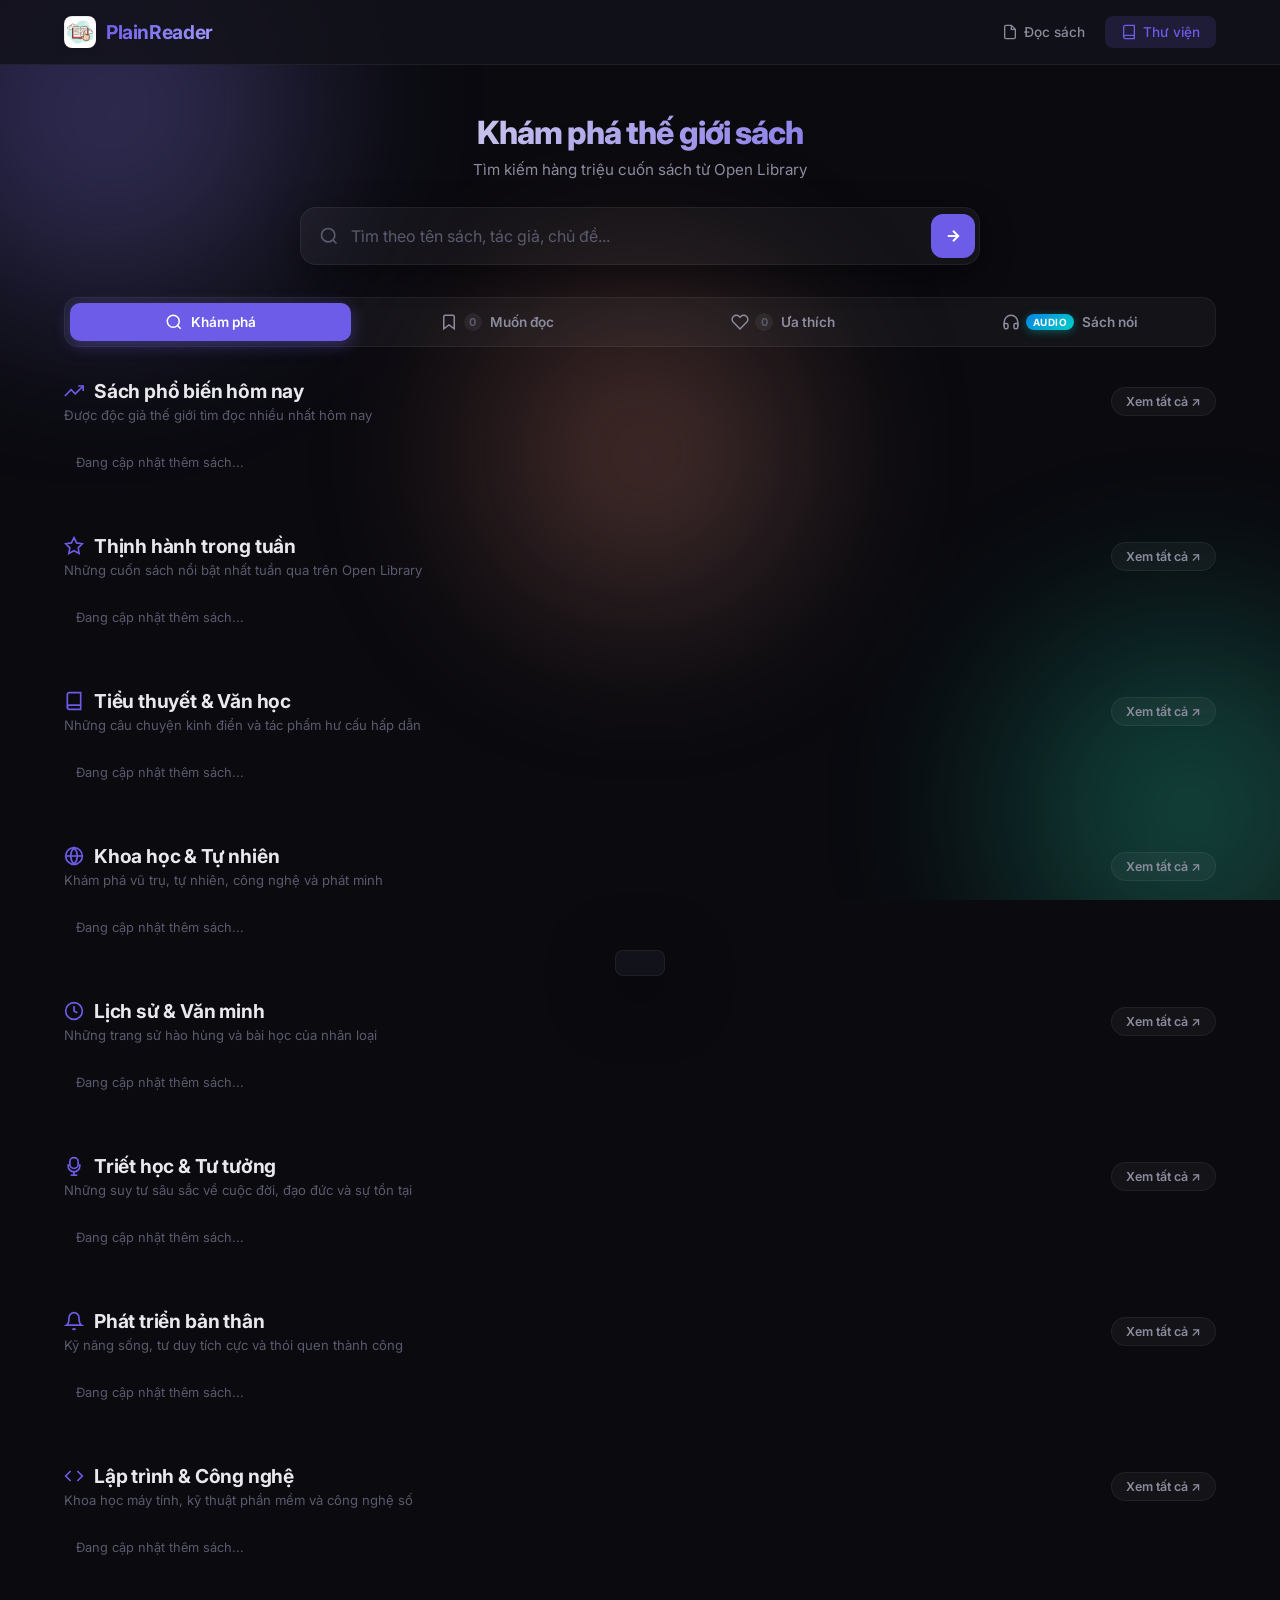
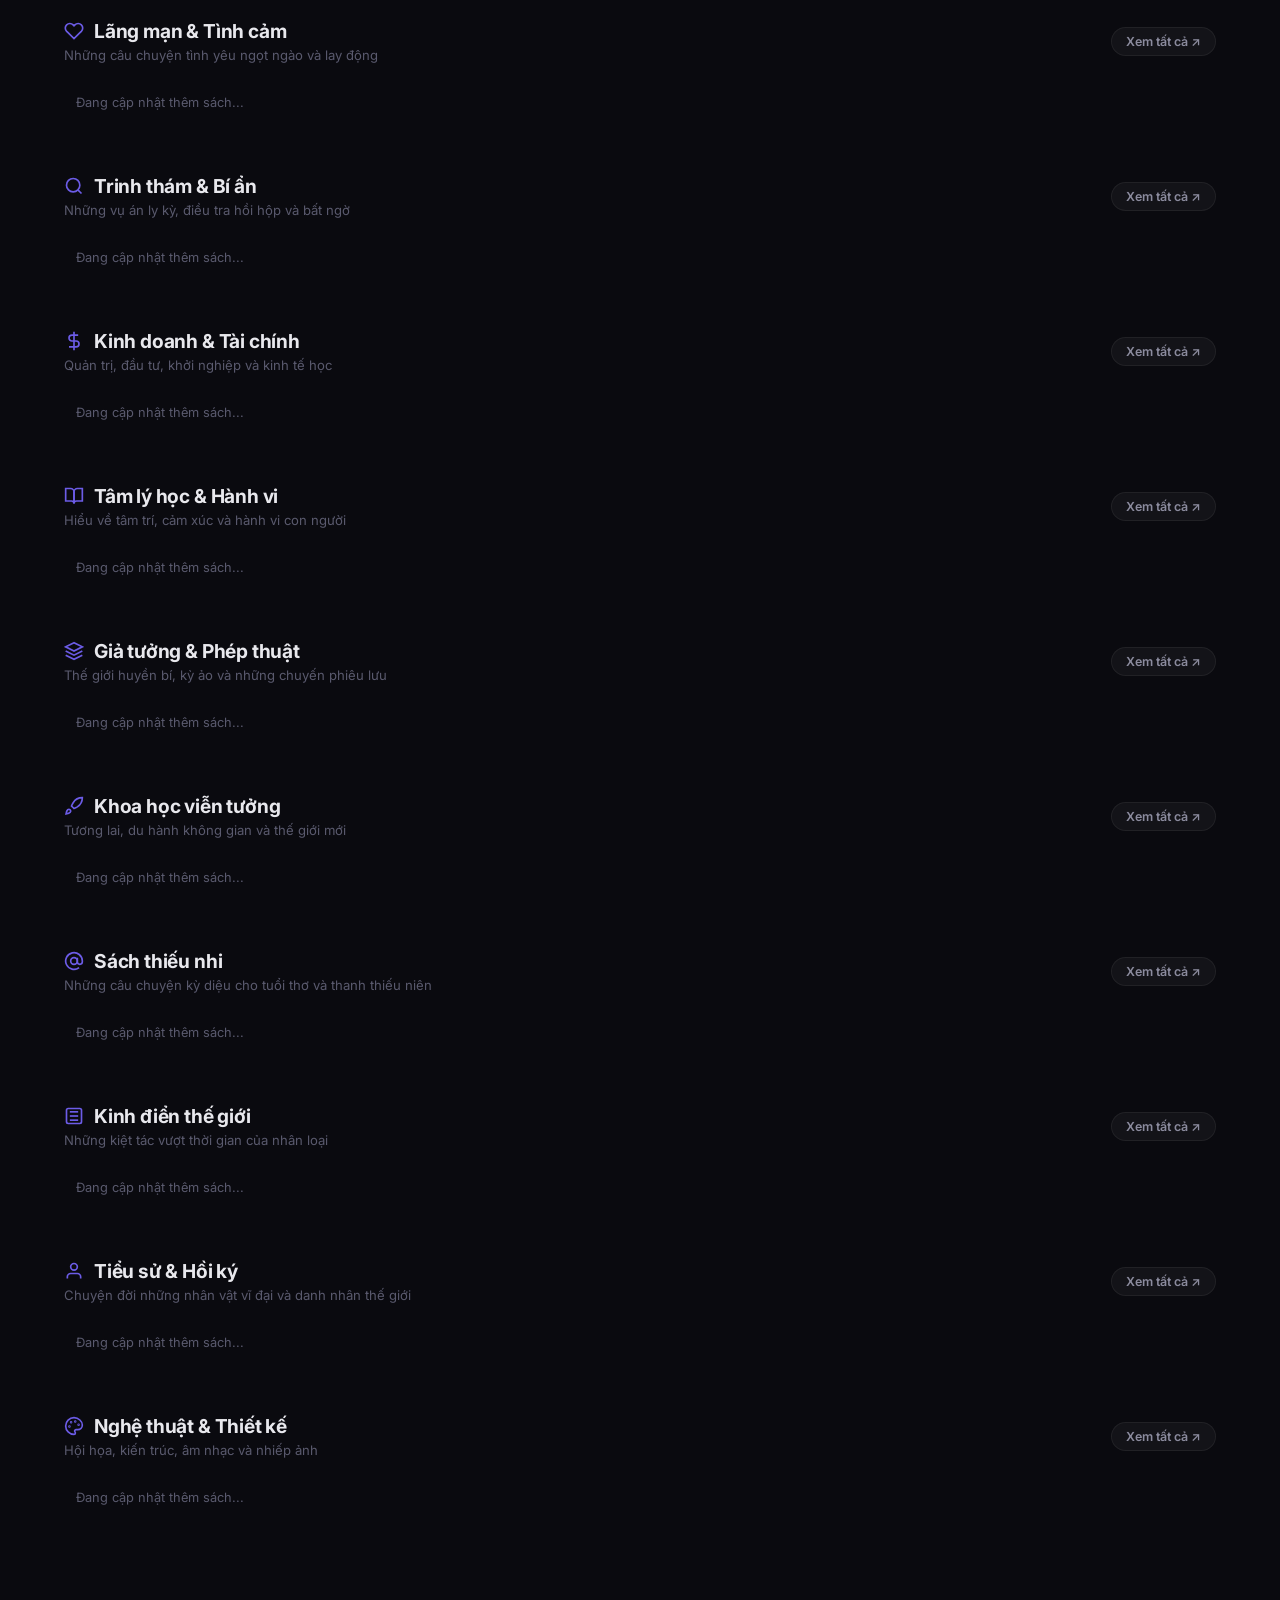
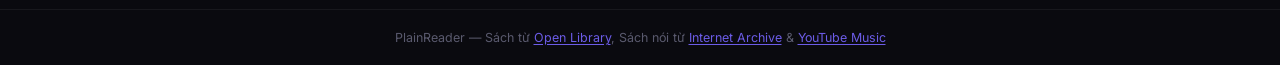
==== catalog.html @ e9aeabf9 "feat(audio): prioritize Web Archive search before YouTube fallback when clicking audiobook button in" ====
<!DOCTYPE html>
<html lang="vi">
<head>
    <meta charset="UTF-8">
    <meta name="viewport" content="width=device-width, initial-scale=1.0">
    <meta name="description" content="Khám phá, tìm kiếm và quản lý bộ sưu tập sách của bạn với PlainReader Catalog">
    <title>Thư Viện Sách — PlainReader</title>
    <link rel="icon" type="image/png" sizes="32x32" href="favicon-32x32.png">
    <link rel="icon" type="image/png" sizes="192x192" href="icon-192.png">
    <link rel="apple-touch-icon" href="icon-192.png">
    <link rel="preconnect" href="https://fonts.googleapis.com">
    <link rel="preconnect" href="https://fonts.gstatic.com" crossorigin>
    <link href="https://fonts.googleapis.com/css2?family=Inter:wght@300;400;500;600;700;800&family=Merriweather:wght@300;400;700&display=swap" rel="stylesheet">
    <link rel="stylesheet" href="catalog.css?v=4.4">
</head>
<body>
    <!-- Background animated elements -->
    <div class="bg-orbs">
        <div class="orb orb-1"></div>
        <div class="orb orb-2"></div>
        <div class="orb orb-3"></div>
    </div>

    <!-- Header -->
    <header id="catalog-header">
        <div class="header-content">
            <div class="header-left">
                <a href="index.html" class="logo" title="Về trang chủ">
                    <img src="icon-192.png" alt="PlainReader" class="logo-img">
                    <h1>PlainReader</h1>
                </a>
            </div>
            <nav class="header-nav">
                <a href="index.html" class="nav-link">
                    <svg viewBox="0 0 24 24" fill="none" stroke="currentColor" stroke-width="2" width="16" height="16">
                        <path d="M14 2H6a2 2 0 0 0-2 2v16a2 2 0 0 0 2 2h12a2 2 0 0 0 2-2V8z"/>
                        <polyline points="14 2 14 8 20 8"/>
                    </svg>
                    Đọc sách
                </a>
                <a href="catalog.html" class="nav-link active">
                    <svg viewBox="0 0 24 24" fill="none" stroke="currentColor" stroke-width="2" width="16" height="16">
                        <path d="M4 19.5A2.5 2.5 0 0 1 6.5 17H20"/>
                        <path d="M6.5 2H20v20H6.5A2.5 2.5 0 0 1 4 19.5v-15A2.5 2.5 0 0 1 6.5 2z"/>
                    </svg>
                    Thư viện
                </a>
            </nav>
        </div>
    </header>

    <!-- Hero Search Section -->
    <section class="hero-search">
        <div class="hero-content">
            <h2 class="hero-title">Khám phá thế giới sách</h2>
            <p class="hero-subtitle">Tìm kiếm hàng triệu cuốn sách từ Open Library</p>
            <form class="search-box" id="searchBox" action="javascript:void(0);" method="post" role="search">
                <svg class="search-icon" viewBox="0 0 24 24" fill="none" stroke="currentColor" stroke-width="2" width="20" height="20">
                    <circle cx="11" cy="11" r="8"/>
                    <line x1="21" y1="21" x2="16.65" y2="16.65"/>
                </svg>
                <input type="search" id="searchInput" enterkeyhint="search" placeholder="Tìm theo tên sách, tác giả, chủ đề..." autocomplete="off">
                <button type="submit" id="btnSearch" class="search-btn" title="Tìm kiếm">
                    <svg viewBox="0 0 24 24" fill="none" stroke="currentColor" stroke-width="2.5" width="18" height="18">
                        <line x1="5" y1="12" x2="19" y2="12"/>
                        <polyline points="12 5 19 12 12 19"/>
                    </svg>
                </button>
            </form>
        </div>
    </section>

    <!-- Main Content -->
    <main class="catalog-main">
        <!-- Tabs Navigation -->
        <div class="tabs-container">
            <div class="tabs" id="tabs" role="tablist">
                <button class="tab active" data-tab="explore" id="tabExplore" role="tab" aria-selected="true" title="Khám phá">
                    <div class="tab-icon-wrap">
                        <svg class="tab-icon" viewBox="0 0 24 24" fill="none" stroke="currentColor" stroke-width="2" width="18" height="18">
                            <circle cx="11" cy="11" r="8"/>
                            <line x1="21" y1="21" x2="16.65" y2="16.65"/>
                        </svg>
                    </div>
                    <span class="tab-label">Khám phá</span>
                </button>
                <button class="tab" data-tab="wishlist" id="tabWishlist" role="tab" aria-selected="false" title="Muốn đọc">
                    <div class="tab-icon-wrap">
                        <svg class="tab-icon" viewBox="0 0 24 24" fill="none" stroke="currentColor" stroke-width="2" width="18" height="18">
                            <path d="M19 21l-7-5-7 5V5a2 2 0 0 1 2-2h10a2 2 0 0 1 2 2z"/>
                        </svg>
                        <span class="tab-count" id="wishlistCount">0</span>
                    </div>
                    <span class="tab-label">Muốn đọc</span>
                </button>
                <button class="tab" data-tab="favorites" id="tabFavorites" role="tab" aria-selected="false" title="Ưa thích">
                    <div class="tab-icon-wrap">
                        <svg class="tab-icon" viewBox="0 0 24 24" fill="none" stroke="currentColor" stroke-width="2" width="18" height="18">
                            <path d="M20.84 4.61a5.5 5.5 0 0 0-7.78 0L12 5.67l-1.06-1.06a5.5 5.5 0 0 0-7.78 7.78l1.06 1.06L12 21.23l7.78-7.78 1.06-1.06a5.5 5.5 0 0 0 0-7.78z"/>
                        </svg>
                        <span class="tab-count" id="favoritesCount">0</span>
                    </div>
                    <span class="tab-label">Ưa thích</span>
                </button>
                <button class="tab" data-tab="audio" id="tabAudio" role="tab" aria-selected="false" title="Sách nói Audio">
                    <div class="tab-icon-wrap">
                        <svg class="tab-icon" viewBox="0 0 24 24" fill="none" stroke="currentColor" stroke-width="2" width="18" height="18">
                            <path d="M3 18v-6a9 9 0 0 1 18 0v6"/>
                            <path d="M21 19a2 2 0 0 1-2 2h-1a2 2 0 0 1-2-2v-3a2 2 0 0 1 2-2h3zM3 19a2 2 0 0 0 2 2h1a2 2 0 0 0 2-2v-3a2 2 0 0 0-2-2H3z"/>
                        </svg>
                        <span class="tab-badge-audio">Audio</span>
                    </div>
                    <span class="tab-label">Sách nói</span>
                </button>
            </div>
        </div>

        <!-- Explore Tab Content -->
        <div class="tab-content active" id="contentExplore">
            <!-- Recommendations Section -->
            <section class="section" id="recommendationsSection" style="display:none;">
                <div class="section-header">
                    <h3 class="section-title">
                        <svg viewBox="0 0 24 24" fill="none" stroke="currentColor" stroke-width="2" width="20" height="20">
                            <polygon points="12 2 15.09 8.26 22 9.27 17 14.14 18.18 21.02 12 17.77 5.82 21.02 7 14.14 2 9.27 8.91 8.26 12 2"/>
                        </svg>
                        Đề xuất cho bạn
                    </h3>
                    <p class="section-subtitle">Dựa trên sách ưa thích của bạn</p>
                </div>
                <div class="books-scroll" id="recommendationsGrid">
                    <!-- Recommendation cards inserted here -->
                </div>
            </section>

            <!-- All Dynamic Catalog Sections from Open Library API -->
            <div id="catalogSectionsContainer">
                <!-- 18 Catalog sections dynamically injected here -->
            </div>

            <!-- Dedicated Category Detail View (Full Page Category Browser) -->
            <section class="section category-detail-view" id="categoryDetailSection" style="display:none;">
                <button class="btn-back-explore" id="btnBackFromCategory">
                    <svg viewBox="0 0 24 24" fill="none" stroke="currentColor" stroke-width="2" width="16" height="16">
                        <line x1="19" y1="12" x2="5" y2="12"></line>
                        <polyline points="12 19 5 12 12 5"></polyline>
                    </svg>
                    <span>Quay lại trang khám phá</span>
                </button>

                <div class="category-banner">
                    <div class="category-banner-info">
                        <div class="category-badge-chip" id="categoryBadgeChip">
                            <span class="category-badge-icon" id="categoryBannerIcon"></span>
                            <span class="category-badge-text" id="categoryBadgeText">Chuyên mục</span>
                        </div>
                        <h2 class="category-banner-title" id="categoryBannerTitle">Tên chuyên mục</h2>
                        <p class="category-banner-desc" id="categoryBannerDesc">Mô tả chuyên mục</p>
                    </div>
                    <div class="category-banner-stats">
                        <div class="cat-stat-card">
                            <span class="cat-stat-num" id="categoryTotalCount">—</span>
                            <span class="cat-stat-label">Sách trên thư viện</span>
                        </div>
                    </div>
                </div>

                <div class="books-grid" id="categoryBooksGrid">
                    <!-- Category book cards dynamically loaded here in full multi-column grid -->
                </div>

                <div class="load-more-container" id="categoryLoadMoreContainer" style="display:none;">
                    <button id="btnCategoryLoadMore" class="btn-load-more">
                        <span class="btn-text">Tải thêm sách</span>
                    </button>
                </div>
            </section>

            <!-- Search Results -->
            <section class="section" id="searchResultsSection" style="display:none;">
                <button class="btn-back-explore" id="btnBackToExplore">
                    <svg viewBox="0 0 24 24" fill="none" stroke="currentColor" stroke-width="2" width="16" height="16">
                        <line x1="19" y1="12" x2="5" y2="12"></line>
                        <polyline points="12 19 5 12 12 5"></polyline>
                    </svg>
                    <span>Quay lại trang khám phá</span>
                </button>
                <div class="section-header">
                    <h3 class="section-title" id="searchResultsTitle">
                        <svg viewBox="0 0 24 24" fill="none" stroke="currentColor" stroke-width="2" width="20" height="20">
                            <circle cx="11" cy="11" r="8"/>
                            <line x1="21" y1="21" x2="16.65" y2="16.65"/>
                        </svg>
                        Kết quả tìm kiếm
                    </h3>
                    <span class="result-count" id="resultCount"></span>
                </div>
                <div class="books-grid" id="searchResultsGrid">
                    <!-- Search result cards inserted here -->
                </div>
                <div class="load-more-container" id="loadMoreContainer" style="display:none;">
                    <button id="btnLoadMore" class="btn-load-more">Xem thêm</button>
                </div>
            </section>
        </div>

        <!-- Wishlist Tab Content -->
        <div class="tab-content" id="contentWishlist">
            <div class="empty-state" id="wishlistEmpty">
                <svg viewBox="0 0 24 24" fill="none" stroke="currentColor" stroke-width="1.5" width="64" height="64">
                    <path d="M19 21l-7-5-7 5V5a2 2 0 0 1 2-2h10a2 2 0 0 1 2 2z"/>
                </svg>
                <h3>Chưa có sách muốn đọc</h3>
                <p>Tìm kiếm và thêm sách vào danh sách đọc của bạn</p>
            </div>
            <div class="books-grid" id="wishlistGrid">
                <!-- Wishlist cards inserted here -->
            </div>
        </div>

        <!-- Favorites Tab Content -->
        <div class="tab-content" id="contentFavorites">
            <div class="empty-state" id="favoritesEmpty">
                <svg viewBox="0 0 24 24" fill="none" stroke="currentColor" stroke-width="1.5" width="64" height="64">
                    <path d="M20.84 4.61a5.5 5.5 0 0 0-7.78 0L12 5.67l-1.06-1.06a5.5 5.5 0 0 0-7.78 7.78l1.06 1.06L12 21.23l7.78-7.78 1.06-1.06a5.5 5.5 0 0 0 0-7.78z"/>
                </svg>
                <h3>Chưa có sách ưa thích</h3>
                <p>Đánh dấu những cuốn sách yêu thích để nhận đề xuất phù hợp</p>
            </div>
            <div class="books-grid" id="favoritesGrid">
                <!-- Favorite cards inserted here -->
            </div>
        </div>

        <!-- Audiobooks Tab Content -->
        <div class="tab-content" id="contentAudio">
            <!-- Audio Hero Section -->
            <div class="audio-hero-card">
                <div class="audio-hero-content">
                    <div class="audio-hero-badge">
                        <svg viewBox="0 0 24 24" fill="none" stroke="currentColor" stroke-width="2" width="16" height="16">
                            <circle cx="12" cy="12" r="10"/>
                            <polygon points="10 8 16 12 10 16 10 8"/>
                        </svg>
                        <span>Kho Sách Nói Miễn Phí — Internet Archive</span>
                    </div>
                    <h2 class="audio-hero-title">Nghe Audio Sách Chọn Lọc</h2>
                    <p class="audio-hero-subtitle">Tuyển tập sách nói kinh điển, phát triển bản thân và văn học với giọng đọc truyền cảm từ Internet Archive và YouTube Music.</p>
                    
                    <!-- Source Switcher: Archive vs YouTube Music -->
                    <div class="audio-source-switcher" id="audioSourceSwitcher">
                        <button class="source-tab-btn active" id="btnSourceArchive" data-source="archive" type="button">
                            <svg viewBox="0 0 24 24" fill="none" stroke="currentColor" stroke-width="2" width="15" height="15">
                                <circle cx="12" cy="12" r="10"/>
                                <line x1="2" y1="12" x2="22" y2="12"/>
                                <path d="M12 2a15.3 15.3 0 0 1 4 10 15.3 15.3 0 0 1-4 10 15.3 15.3 0 0 1-4-10 15.3 15.3 0 0 1 4-10z"/>
                            </svg>
                            <span>Internet Archive</span>
                        </button>
                        <button class="source-tab-btn" id="btnSourceYoutube" data-source="youtube" type="button">
                            <svg viewBox="0 0 24 24" fill="currentColor" width="16" height="16">
                                <path d="M23.498 6.186a3.016 3.016 0 0 0-2.122-2.136C19.505 3.545 12 3.545 12 3.545s-7.505 0-9.377.505A3.017 3.017 0 0 0 .502 6.186C0 8.07 0 12 0 12s0 3.93.502 5.814a3.016 3.016 0 0 0 2.122 2.136c1.871.505 9.376.505 9.376.505s7.505 0 9.377-.505a3.015 3.015 0 0 0 2.122-2.136C24 15.93 24 12 24 12s0-3.93-.502-5.814zM9.545 15.568V8.432L15.818 12l-6.273 3.568z"/>
                            </svg>
                            <span>YouTube Music</span>
                        </button>
                    </div>

                    <div class="audio-search-container">
                        <div class="audio-search-box">
                            <svg viewBox="0 0 24 24" fill="none" stroke="currentColor" stroke-width="2" width="18" height="18">
                                <circle cx="11" cy="11" r="8"/>
                                <line x1="21" y1="21" x2="16.65" y2="16.65"/>
                            </svg>
                            <input type="text" id="audioSearchInput" placeholder="Tìm theo tên tác phẩm, tác giả (Mặt dày tâm đen, Đắc nhân tâm, Tam quốc...)" autocomplete="off">
                            <button id="btnAudioSearch" class="audio-search-btn" title="Tìm audio">
                                <span>Tìm sách nói</span>
                            </button>
                        </div>
                    </div>

                    <div class="audio-genre-tags" id="audioGenreTags">
                        <button class="audio-tag active" data-genre="all">🔥 Tất cả tuyển tập</button>
                        <button class="audio-tag" data-genre="self-help">💡 Phát triển bản thân</button>
                        <button class="audio-tag" data-genre="literature">📖 Văn học - Kinh điển</button>
                        <button class="audio-tag" data-genre="history-philosophy">🧠 Triết học - Tư duy</button>
                        <button class="audio-tag" data-genre="english">🇬🇧 LibriVox Audio</button>
                    </div>
                </div>
            </div>

            <!-- Continue Listening Banner -->
            <div class="audio-continue-section" id="audioContinueSection" style="display: none;">
                <!-- Rendered dynamically via JS -->
            </div>

            <!-- Audiobooks Grid -->
            <div class="audiobooks-section-header">
                <h3 class="section-title">
                    <svg viewBox="0 0 24 24" fill="none" stroke="currentColor" stroke-width="2" width="20" height="20">
                        <path d="M3 18v-6a9 9 0 0 1 18 0v6"/>
                        <path d="M21 19a2 2 0 0 1-2 2h-1a2 2 0 0 1-2-2v-3a2 2 0 0 1 2-2h3zM3 19a2 2 0 0 0 2 2h1a2 2 0 0 0 2-2v-3a2 2 0 0 0-2-2H3z"/>
                    </svg>
                    <span id="audiobooksSectionTitle">Danh sách Sách Nói</span>
                </h3>
                <span class="audiobooks-count" id="audiobooksCount">0 sách nói</span>
            </div>

            <div class="audiobooks-grid" id="audiobooksGrid">
                <!-- Audio cards populated here -->
            </div>

            <div class="audiobooks-loading" id="audiobooksLoading" style="display:none;">
                <div class="catalog-spinner"></div>
                <p>Đang tải danh sách sách nói từ Internet Archive...</p>
            </div>
        </div>

        <!-- Loading Spinner -->
        <div class="catalog-loading" id="catalogLoading" style="display:none;">
            <div class="catalog-spinner"></div>
            <p>Đang tải sách...</p>
        </div>
    </main>

    <!-- Book Detail Modal -->
    <div class="modal-overlay" id="bookModal" style="display:none;">
        <div class="modal-card">
            <button class="modal-close" id="btnCloseModal" title="Đóng">
                <svg viewBox="0 0 24 24" fill="none" stroke="currentColor" stroke-width="2" width="20" height="20">
                    <line x1="18" y1="6" x2="6" y2="18"/>
                    <line x1="6" y1="6" x2="18" y2="18"/>
                </svg>
            </button>
            <div class="modal-body">
                <div class="modal-cover">
                    <img id="modalCover" src="" alt="Book Cover">
                </div>
                <div class="modal-info">
                    <h2 id="modalTitle" class="modal-title"></h2>
                    <div class="modal-original-title" id="modalOriginalTitle" style="display:none;">
                        <span class="label-orig">Tên gốc:</span>
                        <span class="text-orig" id="modalOriginalTitleText"></span>
                    </div>
                    <p id="modalAuthor" class="modal-author"></p>
                    <div class="modal-meta">
                        <span id="modalYear" class="meta-badge"></span>
                        <span id="modalPages" class="meta-badge"></span>
                        <span id="modalLanguage" class="meta-badge"></span>
                    </div>
                    <div class="modal-subjects" id="modalSubjects"></div>
                    <div class="modal-desc-wrapper">
                        <div class="modal-desc-header">
                            <span class="desc-badge">🇻🇳 Bản dịch tiếng Việt</span>
                            <button type="button" class="btn-toggle-orig-desc" id="btnToggleOrigDesc" style="display:none;">
                                <span>Xem bản gốc (English)</span>
                            </button>
                        </div>
                        <p id="modalDescription" class="modal-description"></p>
                        <div class="modal-original-desc-box" id="modalOriginalDescBox" style="display:none;">
                            <span class="desc-badge en">🇬🇧 Mô tả gốc tiếng Anh</span>
                            <p id="modalOriginalDescription" class="modal-description-en"></p>
                        </div>
                    </div>
                    <div class="modal-actions">
                        <button id="modalBtnAudiobook" class="modal-action-btn audio-btn" title="Tìm và nghe sách nói trên Internet Archive">
                            <svg viewBox="0 0 24 24" fill="none" stroke="currentColor" stroke-width="2" width="18" height="18">
                                <path d="M3 18v-6a9 9 0 0 1 18 0v6"/>
                                <path d="M21 19a2 2 0 0 1-2 2h-1a2 2 0 0 1-2-2v-3a2 2 0 0 1 2-2h3zM3 19a2 2 0 0 0 2 2h1a2 2 0 0 0 2-2v-3a2 2 0 0 0-2-2H3z"/>
                            </svg>
                            <span>Nghe Sách Nói</span>
                        </button>
                        <button id="modalBtnWishlist" class="modal-action-btn wishlist-btn">
                            <svg viewBox="0 0 24 24" fill="none" stroke="currentColor" stroke-width="2" width="18" height="18">
                                <path d="M19 21l-7-5-7 5V5a2 2 0 0 1 2-2h10a2 2 0 0 1 2 2z"/>
                            </svg>
                            <span>Muốn đọc</span>
                        </button>
                        <button id="modalBtnFavorite" class="modal-action-btn favorite-btn">
                            <svg viewBox="0 0 24 24" fill="none" stroke="currentColor" stroke-width="2" width="18" height="18">
                                <path d="M20.84 4.61a5.5 5.5 0 0 0-7.78 0L12 5.67l-1.06-1.06a5.5 5.5 0 0 0-7.78 7.78l1.06 1.06L12 21.23l7.78-7.78 1.06-1.06a5.5 5.5 0 0 0 0-7.78z"/>
                            </svg>
                            <span>Ưa thích</span>
                        </button>
                        <a id="modalBtnOpenLibrary" class="modal-action-btn ol-btn" href="#" target="_blank" rel="noopener noreferrer">
                            <svg viewBox="0 0 24 24" fill="none" stroke="currentColor" stroke-width="2" width="18" height="18">
                                <path d="M18 13v6a2 2 0 0 1-2 2H5a2 2 0 0 1-2-2V8a2 2 0 0 1 2-2h6"/>
                                <polyline points="15 3 21 3 21 9"/>
                                <line x1="10" y1="14" x2="21" y2="3"/>
                            </svg>
                            <span>Open Library</span>
                        </a>
                    </div>
                </div>
            </div>
        </div>
    </div>

    <!-- Dedicated Audiobook Player Modal (matching screenshot) -->
    <div class="audio-player-overlay" id="audioPlayerModal" style="display:none;">
        <div class="audio-player-dialog">
            <!-- Top Header Bar (Always at top of modal) -->
            <div class="player-top-bar">
                <div class="player-source-tag" id="playerSourceTag">
                    <svg id="playerSourceTagIcon" viewBox="0 0 24 24" fill="none" stroke="currentColor" stroke-width="2" width="14" height="14">
                        <circle cx="12" cy="12" r="10"/>
                        <line x1="2" y1="12" x2="22" y2="12"/>
                        <path d="M12 2a15.3 15.3 0 0 1 4 10 15.3 15.3 0 0 1-4 10 15.3 15.3 0 0 1-4-10 15.3 15.3 0 0 1 4-10z"/>
                    </svg>
                    <span id="playerSourceTagText">Source: Internet</span>
                </div>
                
                <div class="player-now-playing-pill">
                    <span class="now-playing-dot"></span>
                    <span>Now Playing</span>
                </div>

                <div class="player-track-info-header">
                    <span id="playerTrackCounter" class="player-track-counter">1/19</span>
                    <span id="playerTrackTitle" class="player-track-title">Đang tải...</span>
                </div>

                <div class="player-top-actions">
                    <button class="player-header-btn" id="btnPlayerBookmark" title="Đánh dấu mốc thời gian đang nghe">
                        <svg viewBox="0 0 24 24" fill="none" stroke="currentColor" stroke-width="2" width="16" height="16">
                            <path d="M19 21l-7-5-7 5V5a2 2 0 0 1 2-2h10a2 2 0 0 1 2 2z"/>
                        </svg>
                        <span>Bookmark</span>
                    </button>
                    <button class="player-header-btn player-minimize-btn" id="btnPlayerMinimize" title="Thu nhỏ player (vẫn tiếp tục nghe)">
                        <svg viewBox="0 0 24 24" fill="none" stroke="currentColor" stroke-width="2" width="16" height="16">
                            <line x1="5" y1="12" x2="19" y2="12"/>
                        </svg>
                    </button>
                    <button class="player-header-btn player-close-btn" id="btnPlayerClose" title="Đóng">
                        <svg viewBox="0 0 24 24" fill="none" stroke="currentColor" stroke-width="2" width="16" height="16">
                            <line x1="18" y1="6" x2="6" y2="18"/>
                            <line x1="6" y1="6" x2="18" y2="18"/>
                        </svg>
                    </button>
                </div>
            </div>

            <!-- Dialog Body -->
            <div class="player-dialog-body">
                <!-- Left Column: Book Artwork, Video & Meta -->
                <div class="player-left-col">
                    <div class="player-media-wrap">
                        <div class="player-cover-box" id="playerCoverBox">
                            <img id="playerBookCover" src="" alt="Book Cover" class="player-book-cover">
                            <div class="player-cover-badge" id="playerCoverBadge">
                                <svg id="playerCoverBadgeIcon" viewBox="0 0 24 24" fill="none" stroke="currentColor" stroke-width="2" width="14" height="14">
                                    <path d="M3 18v-6a9 9 0 0 1 18 0v6"/>
                                    <path d="M21 19a2 2 0 0 1-2 2h-1a2 2 0 0 1-2-2v-3a2 2 0 0 1 2-2h3zM3 19a2 2 0 0 0 2 2h1a2 2 0 0 0 2-2v-3a2 2 0 0 0-2-2H3z"/>
                                </svg>
                                <span id="playerBadgeSourceText">Internet Archive</span>
                            </div>
                        </div>
                        <!-- YouTube Video Screen Embed -->
                        <div class="player-youtube-screen" id="playerYoutubeScreen" style="display: none;">
                            <div id="youtubePlayerIframe"></div>
                        </div>
                    </div>

                    <!-- Video / Audio View Mode Toggle for YouTube -->
                    <button class="btn-toggle-video-mode" id="btnToggleVideoMode" type="button" style="display: none;" title="Chuyển chế độ xem Video / nghe Audio">
                        <svg viewBox="0 0 24 24" fill="none" stroke="currentColor" stroke-width="2" width="14" height="14">
                            <rect x="2" y="3" width="20" height="14" rx="2" ry="2"/>
                            <line x1="8" y1="21" x2="16" y2="21"/>
                            <line x1="12" y1="17" x2="12" y2="21"/>
                        </svg>
                        <span id="toggleVideoModeText">Xem Video</span>
                    </button>

                    <div class="player-left-details">
                        <h3 id="playerBookTitle" class="player-book-title">Mặt Dày Tâm Đen</h3>
                        <p id="playerBookAuthor" class="player-book-author">Chin-Ning Chu</p>
                        <div class="player-meta-badges">
                            <span class="player-badge" id="playerTotalChaptersBadge">19 Chương</span>
                            <span class="player-badge" id="playerTotalDurationBadge">~10 giờ</span>
                        </div>
                    </div>
                </div>

                <!-- Right Column: Player Controls & Chapter List (Replicating Screenshot) -->
                <div class="player-card-box">
                    <!-- Scrubber / Progress Bar -->
                    <div class="player-scrubber-row">
                    <span class="player-time-display" id="playerCurrentTime">00:00</span>
                    <div class="player-slider-wrap" id="playerSliderWrap">
                        <div class="player-slider-fill" id="playerSliderFill"></div>
                        <input type="range" id="playerSeekSlider" min="0" max="100" value="0" step="0.1" class="player-seek-slider" aria-label="Seek time">
                    </div>
                    <span class="player-time-display" id="playerTotalDuration">00:00</span>
                </div>

                <!-- Main Transport Controls -->
                <div class="player-main-controls">
                    <button class="player-ctrl-btn ctrl-seek" id="btnPlayerRewind15" title="Tua lùi 15 giây">
                        <svg viewBox="0 0 24 24" fill="none" stroke="currentColor" stroke-width="2" width="22" height="22">
                            <path d="M1 4v6h6"/>
                            <path d="M3.51 15a9 9 0 1 0 2.13-9.36L1 10"/>
                        </svg>
                        <span class="ctrl-seek-text">15s</span>
                    </button>

                    <button class="player-ctrl-btn ctrl-step" id="btnPlayerPrev" title="Chương trước">
                        <svg viewBox="0 0 24 24" fill="currentColor" width="20" height="20">
                            <polygon points="19 20 9 12 19 4 19 20"/>
                            <line x1="5" y1="19" x2="5" y2="5" stroke="currentColor" stroke-width="2.5" stroke-linecap="round"/>
                        </svg>
                    </button>

                    <button class="player-ctrl-btn ctrl-play-main" id="btnPlayerPlay" title="Phát / Tạm dừng">
                        <svg class="icon-play" viewBox="0 0 24 24" fill="currentColor" width="28" height="28">
                            <polygon points="6 3 20 12 6 21 6 3"/>
                        </svg>
                        <svg class="icon-pause" viewBox="0 0 24 24" fill="currentColor" width="28" height="28" style="display:none;">
                            <rect x="5" y="4" width="4.5" height="16" rx="1.5"/>
                            <rect x="14.5" y="4" width="4.5" height="16" rx="1.5"/>
                        </svg>
                    </button>

                    <button class="player-ctrl-btn ctrl-step" id="btnPlayerNext" title="Chương tiếp theo">
                        <svg viewBox="0 0 24 24" fill="currentColor" width="20" height="20">
                            <polygon points="5 4 15 12 5 20 5 4"/>
                            <line x1="19" y1="5" x2="19" y2="19" stroke="currentColor" stroke-width="2.5" stroke-linecap="round"/>
                        </svg>
                    </button>

                    <button class="player-ctrl-btn ctrl-seek" id="btnPlayerForward15" title="Tua tới 15 giây">
                        <svg viewBox="0 0 24 24" fill="none" stroke="currentColor" stroke-width="2" width="22" height="22">
                            <path d="M23 4v6h-6"/>
                            <path d="M20.49 15a9 9 0 1 1-2.12-9.36L23 10"/>
                        </svg>
                        <span class="ctrl-seek-text">15s</span>
                    </button>
                </div>

                <!-- Sub Controls: Volume, Timer, Speed -->
                <div class="player-sub-controls">
                    <!-- Volume Group -->
                    <div class="player-volume-group" id="playerVolumeGroup">
                        <button class="player-sub-btn" id="btnPlayerMute" title="Bật/Tắt âm">
                            <svg id="volumeIcon" viewBox="0 0 24 24" fill="none" stroke="currentColor" stroke-width="2" width="18" height="18">
                                <polygon points="11 5 6 9 2 9 2 15 6 15 11 19 11 5"/>
                                <path d="M19.07 4.93a10 10 0 0 1 0 14.14M15.54 8.46a5 5 0 0 1 0 7.07"/>
                            </svg>
                        </button>
                        <input type="range" id="playerVolumeSlider" min="0" max="1" step="0.05" value="1" class="player-vol-slider" aria-label="Âm lượng">
                        <span class="ios-volume-hint" id="iosVolumeHint" style="display:none;" title="Dùng nút bấm vật lý trên iPhone để tăng giảm âm lượng">Phím iPhone</span>
                    </div>

                    <!-- Sleep Timer -->
                    <div class="player-timer-dropdown">
                        <button class="player-sub-btn" id="btnPlayerTimer" title="Hẹn giờ tắt">
                            <svg viewBox="0 0 24 24" fill="none" stroke="currentColor" stroke-width="2" width="16" height="16">
                                <circle cx="12" cy="12" r="10"/>
                                <polyline points="12 6 12 12 16 14"/>
                            </svg>
                            <span id="playerTimerLabel">Timer</span>
                        </button>
                        <div class="timer-popup-menu" id="timerPopupMenu" style="display:none;">
                            <button class="timer-opt active" data-minutes="0">Tắt hẹn giờ</button>
                            <button class="timer-opt" data-minutes="15">15 phút</button>
                            <button class="timer-opt" data-minutes="30">30 phút</button>
                            <button class="timer-opt" data-minutes="45">45 phút</button>
                            <button class="timer-opt" data-minutes="60">60 phút</button>
                            <button class="timer-opt" data-minutes="end">Hết chương này</button>
                        </div>
                    </div>

                    <!-- Playback Speed -->
                    <button class="player-sub-btn speed-toggle-btn" id="btnPlayerSpeed" title="Thay đổi tốc độ phát">
                        <span id="playerSpeedLabel">1x</span>
                    </button>
                </div>

                <!-- Chapter Playlist & Bookmarks Section -->
                <div class="player-playlist-wrap">
                    <div class="playlist-header">
                        <div class="playlist-tabs">
                            <button class="playlist-tab-btn active" id="tabChaptersBtn" type="button" title="Danh sách các chương">
                                <svg viewBox="0 0 24 24" fill="none" stroke="currentColor" stroke-width="2" width="14" height="14">
                                    <line x1="8" y1="6" x2="21" y2="6"/>
                                    <line x1="8" y1="12" x2="21" y2="12"/>
                                    <line x1="8" y1="18" x2="21" y2="18"/>
                                    <line x1="3" y1="6" x2="3.01" y2="6"/>
                                    <line x1="3" y1="12" x2="3.01" y2="12"/>
                                    <line x1="3" y1="18" x2="3.01" y2="18"/>
                                </svg>
                                <span id="playlistChapterHeader">Danh sách chương</span>
                            </button>
                            <button class="playlist-tab-btn" id="tabBookmarksBtn" type="button" title="Các mốc thời gian đã đánh dấu">
                                <svg viewBox="0 0 24 24" fill="none" stroke="currentColor" stroke-width="2" width="14" height="14">
                                    <path d="M19 21l-7-5-7 5V5a2 2 0 0 1 2-2h10a2 2 0 0 1 2 2z"/>
                                </svg>
                                <span>Dấu trang (<span id="playerBookmarksCount">0</span>)</span>
                            </button>
                        </div>
                        <span class="playlist-hint" id="playlistHintText">Cuộn để xem</span>
                    </div>

                    <!-- Chapters list -->
                    <div class="player-chapters-list" id="playerChaptersList">
                        <!-- Chapter rows generated dynamically -->
                    </div>

                    <!-- Bookmarks list -->
                    <div class="player-bookmarks-container" id="playerBookmarksContainer" style="display: none;">
                        <div class="bookmarks-action-bar">
                            <button class="btn-add-bookmark-now" id="btnAddBookmarkNow" type="button" title="Đánh dấu mốc thời gian hiện tại vào danh sách">
                                <svg viewBox="0 0 24 24" fill="none" stroke="currentColor" stroke-width="2" width="14" height="14">
                                    <line x1="12" y1="5" x2="12" y2="19"/>
                                    <line x1="5" y1="12" x2="19" y2="12"/>
                                </svg>
                                <span>+ Đánh dấu mốc hiện tại (<b id="bookmarkNowTimePreview">00:00</b>)</span>
                            </button>
                        </div>
                        <div class="player-bookmarks-list" id="playerBookmarksList">
                            <!-- Bookmarks rows generated dynamically -->
                        </div>
                    </div>
                </div>

                <!-- Giới thiệu Section -->
                <div class="player-intro-box">
                    <div class="player-intro-title">
                        <h4>Giới thiệu tác phẩm</h4>
                        <a id="playerArchiveLink" href="https://archive.org" target="_blank" rel="noopener noreferrer">
                            <span id="playerExternalLinkText">Mở trên Archive.org</span>
                            <svg viewBox="0 0 24 24" fill="none" stroke="currentColor" stroke-width="2" width="12" height="12">
                                <path d="M18 13v6a2 2 0 0 1-2 2H5a2 2 0 0 1-2-2V8a2 2 0 0 1 2-2h6"/>
                                <polyline points="15 3 21 3 21 9"/>
                                <line x1="10" y1="14" x2="21" y2="3"/>
                            </svg>
                        </a>
                    </div>
                    <div class="player-intro-content" id="playerBookDescription">
                        <!-- Book description -->
                    </div>
                </div>
            </div>
        </div>
    </div>
    </div>

    <!-- Floating Mini Player -->
    <div class="mini-audio-player" id="miniAudioPlayer" style="display:none;">
        <div class="mini-player-bar-progress" id="miniPlayerProgressLine"></div>
        <div class="mini-player-content">
            <div class="mini-player-left" id="miniPlayerOpen">
                <img id="miniPlayerThumb" src="" alt="Thumbnail" class="mini-thumb">
                <div class="mini-info">
                    <div class="mini-title" id="miniPlayerTitle">Tên Sách</div>
                    <div class="mini-sub" id="miniPlayerChapter">Chương 01</div>
                </div>
            </div>
            <div class="mini-controls">
                <button class="mini-ctrl-btn" id="miniBtnRewind" title="Tua 15s">↺15</button>
                <button class="mini-ctrl-btn mini-play-circle" id="miniBtnPlay" title="Phát/Dừng">
                    <svg class="mini-icon-play" viewBox="0 0 24 24" fill="currentColor" width="16" height="16">
                        <polygon points="5 3 19 12 5 21 5 3"/>
                    </svg>
                    <svg class="mini-icon-pause" viewBox="0 0 24 24" fill="currentColor" width="16" height="16" style="display:none;">
                        <rect x="6" y="4" width="4" height="16"/>
                        <rect x="14" y="4" width="4" height="16"/>
                    </svg>
                </button>
                <button class="mini-ctrl-btn" id="miniBtnForward" title="Tua 15s">15↻</button>
                <button class="mini-ctrl-btn mini-expand-btn" id="miniBtnExpand" title="Mở to player">
                    <svg viewBox="0 0 24 24" fill="none" stroke="currentColor" stroke-width="2" width="16" height="16">
                        <polyline points="15 3 21 3 21 9"/>
                        <polyline points="9 21 3 21 3 15"/>
                        <line x1="21" y1="3" x2="14" y2="10"/>
                        <line x1="3" y1="21" x2="10" y2="14"/>
                    </svg>
                </button>
                <button class="mini-ctrl-btn mini-close-btn" id="miniBtnClose" title="Đóng hẳn">✕</button>
            </div>
        </div>
    </div>

    <!-- Toast Notification -->
    <div class="toast" id="toast">
        <span id="toastMessage"></span>
    </div>

    <!-- Footer -->
    <footer id="catalogFooter">
        <p>PlainReader — Sách từ <a href="https://openlibrary.org" target="_blank" rel="noopener">Open Library</a>, Sách nói từ <a href="https://archive.org" target="_blank" rel="noopener">Internet Archive</a> & <a href="https://music.youtube.com" target="_blank" rel="noopener">YouTube Music</a></p>
    </footer>

    <!-- YouTube IFrame API -->
    <script src="https://www.youtube.com/iframe_api"></script>
    <script src="catalog.js?v=4.4"></script>
</body>
</html>
---- catalog.css ----
/* ========================================
   Catalog — CSS Variables & Design Tokens
   ======================================== */
:root {
    --bg-primary: #0a0a0f;
    --bg-secondary: #12121a;
    --bg-card: rgba(255, 255, 255, 0.04);
    --bg-card-hover: rgba(255, 255, 255, 0.07);
    --bg-glass: rgba(18, 18, 26, 0.85);
    --text-primary: #e8e8ed;
    --text-secondary: #8b8b9e;
    --text-muted: #5a5a6e;
    --accent: #6c5ce7;
    --accent-soft: rgba(108, 92, 231, 0.15);
    --accent-glow: rgba(108, 92, 231, 0.4);
    --border: rgba(255, 255, 255, 0.06);
    --border-hover: rgba(255, 255, 255, 0.12);
    --danger: #ff6b6b;
    --danger-soft: rgba(255, 107, 107, 0.12);
    --success: #00b894;
    --success-soft: rgba(0, 184, 148, 0.12);
    --wishlist-color: #fdcb6e;
    --wishlist-soft: rgba(253, 203, 110, 0.12);
    --favorite-color: #e17055;
    --favorite-soft: rgba(225, 112, 85, 0.12);
    --shadow-sm: 0 2px 8px rgba(0, 0, 0, 0.3);
    --shadow-md: 0 8px 32px rgba(0, 0, 0, 0.4);
    --shadow-lg: 0 16px 64px rgba(0, 0, 0, 0.5);
    --radius-sm: 8px;
    --radius-md: 12px;
    --radius-lg: 20px;
    --radius-xl: 28px;
    --font-sans: 'Inter', -apple-system, BlinkMacSystemFont, 'Segoe UI', sans-serif;
    --font-serif: 'Merriweather', Georgia, serif;
    --transition-fast: 0.15s ease;
    --transition-normal: 0.3s ease;
    --transition-slow: 0.5s ease;
}

[data-theme="light"] {
    --bg-primary: #f5f3f0;
    --bg-secondary: #ebe8e4;
    --bg-card: rgba(0, 0, 0, 0.03);
    --bg-card-hover: rgba(0, 0, 0, 0.06);
    --bg-glass: rgba(245, 243, 240, 0.9);
    --text-primary: #1a1a2e;
    --text-secondary: #6b6b80;
    --text-muted: #9e9eb0;
    --accent: #5b4cdb;
    --accent-soft: rgba(91, 76, 219, 0.1);
    --accent-glow: rgba(91, 76, 219, 0.25);
    --border: rgba(0, 0, 0, 0.08);
    --border-hover: rgba(0, 0, 0, 0.15);
    --shadow-sm: 0 2px 8px rgba(0, 0, 0, 0.06);
    --shadow-md: 0 8px 32px rgba(0, 0, 0, 0.08);
    --shadow-lg: 0 16px 64px rgba(0, 0, 0, 0.12);
}

/* ========================================
   Reset & Base
   ======================================== */
*, *::before, *::after {
    margin: 0;
    padding: 0;
    box-sizing: border-box;
}

html {
    scroll-behavior: smooth;
    -webkit-font-smoothing: antialiased;
    -moz-osx-font-smoothing: grayscale;
}

body {
    font-family: var(--font-sans);
    background: var(--bg-primary);
    color: var(--text-primary);
    min-height: 100vh;
    transition: background var(--transition-normal), color var(--transition-normal);
    overflow-x: hidden;
}

a { color: inherit; text-decoration: none; }

/* ========================================
   Background Orbs
   ======================================== */
.bg-orbs {
    position: fixed;
    inset: 0;
    pointer-events: none;
    z-index: 0;
    overflow: hidden;
}

.orb {
    position: absolute;
    border-radius: 50%;
    filter: blur(100px);
    opacity: 0.3;
    animation: orbFloat 20s ease-in-out infinite;
}

.orb-1 {
    width: 400px; height: 400px;
    background: linear-gradient(135deg, #6c5ce7, #a29bfe);
    top: -100px; left: -100px;
    animation-delay: 0s;
}

.orb-2 {
    width: 350px; height: 350px;
    background: linear-gradient(135deg, #00b894, #55efc4);
    bottom: -80px; right: -80px;
    animation-delay: -7s;
}

.orb-3 {
    width: 300px; height: 300px;
    background: linear-gradient(135deg, #e17055, #fab1a0);
    top: 50%; left: 50%;
    transform: translate(-50%, -50%);
    animation-delay: -14s;
}

@keyframes orbFloat {
    0%, 100% { transform: translate(0, 0) scale(1); }
    25% { transform: translate(40px, -30px) scale(1.05); }
    50% { transform: translate(-20px, 40px) scale(0.95); }
    75% { transform: translate(30px, 20px) scale(1.02); }
}

/* ========================================
   Header
   ======================================== */
#catalog-header {
    position: sticky;
    top: 0;
    z-index: 100;
    background: var(--bg-glass);
    backdrop-filter: blur(20px);
    -webkit-backdrop-filter: blur(20px);
    border-bottom: 1px solid var(--border);
}

.header-content {
    max-width: 1200px;
    margin: 0 auto;
    padding: 0 24px;
    height: 64px;
    display: flex;
    align-items: center;
    justify-content: space-between;
}

.header-left { display: flex; align-items: center; gap: 8px; }

.logo {
    display: flex;
    align-items: center;
    gap: 10px;
    transition: opacity var(--transition-fast);
}

.logo:hover { opacity: 0.8; }

.logo-img {
    width: 32px;
    height: 32px;
    border-radius: 8px;
    object-fit: cover;
    box-shadow: 0 2px 8px rgba(0, 0, 0, 0.1);
}

.logo h1 {
    font-size: 1.2rem;
    font-weight: 700;
    background: linear-gradient(135deg, var(--accent), #a29bfe);
    -webkit-background-clip: text;
    -webkit-text-fill-color: transparent;
    background-clip: text;
    letter-spacing: -0.02em;
}

.header-nav {
    display: flex;
    align-items: center;
    gap: 4px;
}

.nav-link {
    display: flex;
    align-items: center;
    gap: 6px;
    padding: 8px 16px;
    border-radius: var(--radius-sm);
    font-size: 0.85rem;
    font-weight: 500;
    color: var(--text-secondary);
    transition: all var(--transition-fast);
}

.nav-link:hover {
    background: var(--bg-card-hover);
    color: var(--text-primary);
}

.nav-link.active {
    background: var(--accent-soft);
    color: var(--accent);
}

/* ========================================
   Hero Search
   ======================================== */
.hero-search {
    position: relative;
    z-index: 1;
    padding: 48px 24px 32px;
    text-align: center;
}

.hero-content {
    max-width: 680px;
    margin: 0 auto;
    animation: fadeInUp 0.5s ease-out;
}

@keyframes fadeInUp {
    from { opacity: 0; transform: translateY(20px); }
    to { opacity: 1; transform: translateY(0); }
}

.hero-title {
    font-size: 2rem;
    font-weight: 800;
    background: linear-gradient(135deg, var(--text-primary), var(--accent));
    -webkit-background-clip: text;
    -webkit-text-fill-color: transparent;
    background-clip: text;
    margin-bottom: 8px;
    letter-spacing: -0.03em;
}

.hero-subtitle {
    color: var(--text-secondary);
    font-size: 0.95rem;
    margin-bottom: 28px;
}

.search-box {
    display: flex;
    align-items: center;
    background: var(--bg-card);
    border: 1px solid var(--border);
    border-radius: 16px;
    padding: 4px 4px 4px 18px;
    transition: all var(--transition-normal);
    box-shadow: var(--shadow-md);
}

.search-box:focus-within {
    border-color: var(--accent);
    box-shadow: var(--shadow-lg), 0 0 40px var(--accent-glow);
}

.search-icon {
    color: var(--text-muted);
    flex-shrink: 0;
}

.search-box input {
    flex: 1;
    border: none;
    background: transparent;
    color: var(--text-primary);
    font-size: 1rem;
    font-family: var(--font-sans);
    padding: 14px 12px;
    outline: none;
    min-width: 0;
}

.search-box input::placeholder { color: var(--text-muted); }

.search-btn {
    display: flex;
    align-items: center;
    justify-content: center;
    width: 44px;
    height: 44px;
    border: none;
    border-radius: 12px;
    background: var(--accent);
    color: white;
    cursor: pointer;
    flex-shrink: 0;
    transition: all var(--transition-fast);
}

.search-btn:hover {
    transform: scale(1.05);
    box-shadow: 0 0 20px var(--accent-glow);
}

/* Quick Tags */
.quick-tags {
    display: flex;
    flex-wrap: wrap;
    justify-content: center;
    gap: 8px;
    margin-top: 20px;
}

.quick-tag {
    padding: 6px 14px;
    border: 1px solid var(--border);
    border-radius: 20px;
    background: var(--bg-card);
    color: var(--text-secondary);
    font-size: 0.78rem;
    font-weight: 500;
    font-family: var(--font-sans);
    cursor: pointer;
    transition: all var(--transition-fast);
}

.quick-tag:hover {
    border-color: var(--accent);
    color: var(--accent);
    background: var(--accent-soft);
}

/* ========================================
   Main Content
   ======================================== */
.catalog-main {
    position: relative;
    z-index: 1;
    max-width: 1200px;
    margin: 0 auto;
    padding: 0 24px 40px;
    min-height: 50vh;
}

/* ========================================
   Tabs Navigation
   ======================================== */
.tabs-container {
    margin-bottom: 32px;
}

.tabs {
    display: flex;
    gap: 6px;
    background: var(--bg-card);
    border: 1px solid var(--border);
    border-radius: 14px;
    padding: 5px;
    position: relative;
}

.tab {
    display: flex;
    align-items: center;
    justify-content: center;
    gap: 8px;
    padding: 10px 18px;
    border: none;
    border-radius: 10px;
    background: transparent;
    color: var(--text-secondary);
    font-size: 0.85rem;
    font-weight: 600;
    font-family: var(--font-sans);
    cursor: pointer;
    transition: all var(--transition-fast);
    white-space: nowrap;
    flex: 1;
    touch-action: manipulation;
    -webkit-tap-highlight-color: transparent;
}

.tab:hover {
    color: var(--text-primary);
    background: var(--bg-card-hover);
}

.tab.active {
    background: var(--accent);
    color: white;
    box-shadow: 0 4px 16px var(--accent-glow);
}

.tab-icon-wrap {
    display: inline-flex;
    align-items: center;
    justify-content: center;
    position: relative;
}

.tab-icon {
    flex-shrink: 0;
    transition: transform var(--transition-fast);
}

.tab:hover .tab-icon {
    transform: scale(1.1);
}

.tab-label {
    font-weight: 600;
}

.tab-count {
    display: inline-flex;
    align-items: center;
    justify-content: center;
    min-width: 18px;
    height: 18px;
    padding: 0 5px;
    border-radius: 9px;
    font-size: 0.68rem;
    font-weight: 700;
    margin-left: 6px;
    background: var(--border);
    color: var(--text-muted);
}

.tab.active .tab-count {
    background: rgba(255, 255, 255, 0.25);
    color: #fff;
}

.tab-badge-audio {
    font-size: 0.62rem;
    font-weight: 700;
    text-transform: uppercase;
    letter-spacing: 0.5px;
    background: linear-gradient(135deg, #0984e3, #00cec9);
    color: #fff;
    padding: 2px 6px;
    border-radius: 8px;
    margin-left: 6px;
}

/* ========================================
   Tab Content
   ======================================== */
.tab-content { display: none; animation: fadeIn 0.3s ease; }
.tab-content.active { display: block; }

@keyframes fadeIn {
    from { opacity: 0; }
    to { opacity: 1; }
}

/* ========================================
   Sections
   ======================================== */
.section { margin-bottom: 40px; }

.section-header {
    display: flex;
    align-items: center;
    justify-content: space-between;
    margin-bottom: 20px;
    flex-wrap: wrap;
    gap: 12px;
}

.catalog-category-section {
    scroll-margin-top: 120px;
    transition: all var(--transition-normal);
}

.section-title {
    display: flex;
    align-items: center;
    gap: 10px;
    font-size: 1.2rem;
    font-weight: 700;
    letter-spacing: -0.01em;
}

.section-title[data-cat] {
    cursor: pointer;
    user-select: none;
    touch-action: manipulation;
    -webkit-tap-highlight-color: rgba(108, 92, 231, 0.2);
    transition: color var(--transition-fast);
}

.section-title[data-cat]:hover {
    color: var(--accent);
}

.section-title svg {
    color: var(--accent);
    flex-shrink: 0;
}

.section-subtitle {
    font-size: 0.82rem;
    color: var(--text-muted);
    margin-top: 4px;
}

.btn-open-category,
.btn-load-more-section,
.btn-view-all {
    display: inline-flex;
    align-items: center;
    gap: 6px;
    padding: 6px 14px;
    border: 1px solid var(--border);
    border-radius: 20px;
    background: var(--bg-card);
    color: var(--text-secondary);
    font-size: 0.78rem;
    font-weight: 600;
    font-family: var(--font-sans);
    cursor: pointer;
    transition: all var(--transition-fast);
}

.btn-open-category:hover:not(:disabled),
.btn-load-more-section:hover:not(:disabled),
.btn-view-all:hover:not(:disabled) {
    border-color: var(--accent);
    color: var(--accent);
    background: var(--accent-soft);
    transform: translateY(-1px);
    box-shadow: 0 4px 12px rgba(108, 92, 231, 0.15);
}

/* ========================================
   Category Full Page Detail View
   ======================================== */
.category-detail-view {
    animation: fadeIn 0.3s ease;
}

.category-banner {
    display: flex;
    align-items: center;
    justify-content: space-between;
    gap: 24px;
    padding: 28px 32px;
    margin-bottom: 28px;
    background: linear-gradient(135deg, rgba(108, 92, 231, 0.08), rgba(162, 155, 254, 0.04));
    border: 1px solid rgba(108, 92, 231, 0.18);
    border-radius: var(--radius-lg);
    backdrop-filter: blur(12px);
    position: relative;
    overflow: hidden;
}

.category-banner::before {
    content: '';
    position: absolute;
    top: -50px;
    right: -50px;
    width: 220px;
    height: 220px;
    background: radial-gradient(circle, rgba(108, 92, 231, 0.16) 0%, transparent 70%);
    pointer-events: none;
    border-radius: 50%;
}

.category-banner-info {
    flex: 1;
    z-index: 1;
}

.category-badge-chip {
    display: inline-flex;
    align-items: center;
    gap: 8px;
    padding: 4px 12px;
    border-radius: 20px;
    background: var(--accent-soft);
    color: var(--accent);
    font-size: 0.75rem;
    font-weight: 600;
    text-transform: uppercase;
    letter-spacing: 0.04em;
    margin-bottom: 12px;
}

.category-badge-icon svg {
    width: 14px;
    height: 14px;
    display: inline-block;
    vertical-align: middle;
}

.category-banner-title {
    font-size: 1.85rem;
    font-weight: 800;
    color: var(--text-primary);
    margin-bottom: 8px;
    letter-spacing: -0.02em;
}

.category-banner-desc {
    color: var(--text-secondary);
    font-size: 0.95rem;
    max-width: 650px;
    line-height: 1.5;
}

.category-banner-stats {
    z-index: 1;
}

.cat-stat-card {
    display: flex;
    flex-direction: column;
    align-items: center;
    justify-content: center;
    padding: 16px 24px;
    background: var(--bg-card);
    border: 1px solid var(--border);
    border-radius: var(--radius-md);
    box-shadow: var(--shadow-sm);
    min-width: 150px;
}

.cat-stat-num {
    font-size: 1.5rem;
    font-weight: 800;
    background: linear-gradient(135deg, var(--accent), #a29bfe);
    -webkit-background-clip: text;
    -webkit-text-fill-color: transparent;
    background-clip: text;
}

.cat-stat-label {
    font-size: 0.72rem;
    color: var(--text-muted);
    font-weight: 600;
    text-transform: uppercase;
    letter-spacing: 0.04em;
    margin-top: 4px;
}

@media (max-width: 768px) {
    .category-banner {
        flex-direction: column;
        align-items: flex-start;
        padding: 20px;
        gap: 16px;
    }
    .category-banner-title {
        font-size: 1.4rem;
    }
    .cat-stat-card {
        width: 100%;
        flex-direction: row;
        justify-content: space-between;
        padding: 12px 18px;
    }
}

.btn-load-more-section:disabled {
    cursor: not-allowed;
    opacity: 0.6;
}

.btn-load-more-section.loading {
    cursor: wait;
    opacity: 0.85;
}

.mini-spinner {
    width: 12px;
    height: 12px;
    border: 2px solid var(--border);
    border-top-color: var(--accent);
    border-radius: 50%;
    animation: spin 0.7s linear infinite;
    display: inline-block;
}

.btn-back-explore {
    display: inline-flex;
    align-items: center;
    gap: 8px;
    padding: 8px 16px;
    border: 1px solid var(--border);
    border-radius: var(--radius-sm);
    background: var(--bg-card);
    color: var(--text-secondary);
    font-size: 0.82rem;
    font-weight: 500;
    cursor: pointer;
    margin-bottom: 20px;
    transition: all var(--transition-fast);
}

.btn-back-explore:hover {
    border-color: var(--accent);
    color: var(--accent);
    background: var(--accent-soft);
}

.section-highlight {
    animation: highlightPulse 1.4s ease-out;
}

@keyframes highlightPulse {
    0% { background: transparent; }
    25% { background: var(--accent-soft); padding: 12px; border-radius: var(--radius-md); }
    100% { background: transparent; padding: 0; }
}

.result-count {
    font-size: 0.82rem;
    color: var(--text-muted);
    font-weight: 500;
}

/* ========================================
   Books Grid
   ======================================== */
.books-grid {
    display: grid;
    grid-template-columns: repeat(auto-fill, minmax(160px, 1fr));
    gap: 20px;
}

/* Horizontal scroll for recommendations/trending */
.books-scroll {
    display: flex;
    gap: 16px;
    overflow-x: auto;
    padding-bottom: 12px;
    scroll-snap-type: x mandatory;
    -webkit-overflow-scrolling: touch;
}

.books-scroll::-webkit-scrollbar { height: 4px; }
.books-scroll::-webkit-scrollbar-track { background: transparent; }
.books-scroll::-webkit-scrollbar-thumb { background: var(--border-hover); border-radius: 4px; }

.books-scroll .book-card {
    min-width: 160px;
    max-width: 160px;
    scroll-snap-align: start;
}

/* ========================================
   Book Card
   ======================================== */
.book-card {
    position: relative;
    border-radius: var(--radius-md);
    background: var(--bg-card);
    border: 1px solid var(--border);
    overflow: hidden;
    cursor: pointer;
    transition: all var(--transition-normal);
}

.book-card:hover {
    transform: translateY(-6px);
    border-color: var(--border-hover);
    box-shadow: var(--shadow-lg), 0 0 40px rgba(108, 92, 231, 0.1);
}

.book-cover-wrapper {
    position: relative;
    width: 100%;
    padding-top: 150%; /* 2:3 aspect ratio */
    background: linear-gradient(145deg, var(--bg-secondary), var(--bg-card));
    overflow: hidden;
}

.book-cover {
    position: absolute;
    inset: 0;
    width: 100%;
    height: 100%;
    object-fit: cover;
    transition: transform var(--transition-normal);
}

.book-card:hover .book-cover {
    transform: scale(1.05);
}

.book-cover-placeholder {
    position: absolute;
    inset: 0;
    display: flex;
    align-items: center;
    justify-content: center;
    padding: 16px;
    text-align: center;
    font-size: 0.8rem;
    font-weight: 600;
    color: var(--text-muted);
    background: linear-gradient(145deg, var(--bg-secondary), rgba(108, 92, 231, 0.05));
}

/* Card actions overlay */
.book-actions {
    position: absolute;
    top: 8px;
    right: 8px;
    display: flex;
    flex-direction: column;
    gap: 4px;
    opacity: 0;
    transform: translateX(8px);
    transition: all var(--transition-fast);
}

.book-card:hover .book-actions {
    opacity: 1;
    transform: translateX(0);
}

.book-action-btn {
    display: flex;
    align-items: center;
    justify-content: center;
    width: 32px;
    height: 32px;
    border: none;
    border-radius: 8px;
    background: var(--bg-glass);
    backdrop-filter: blur(12px);
    color: var(--text-secondary);
    cursor: pointer;
    transition: all var(--transition-fast);
}

.book-action-btn:hover {
    background: var(--accent);
    color: white;
    transform: scale(1.1);
}

.book-action-btn.is-wishlisted {
    background: var(--wishlist-color);
    color: #1a1a2e;
}

.book-action-btn.is-favorited {
    background: var(--favorite-color);
    color: white;
}

.book-action-btn.is-favorited svg,
.book-action-btn.is-wishlisted svg {
    fill: currentColor;
}

/* Card info */
.book-info {
    padding: 12px;
}

.book-title {
    font-size: 0.82rem;
    font-weight: 600;
    line-height: 1.3;
    margin-bottom: 3px;
    display: -webkit-box;
    -webkit-line-clamp: 2;
    -webkit-box-orient: vertical;
    overflow: hidden;
    color: var(--text-primary);
}

.book-original-title {
    font-size: 0.69rem;
    font-style: italic;
    color: var(--text-muted);
    line-height: 1.25;
    margin-bottom: 4px;
    white-space: nowrap;
    overflow: hidden;
    text-overflow: ellipsis;
    opacity: 0.85;
}

.book-author {
    font-size: 0.72rem;
    color: var(--text-secondary);
    white-space: nowrap;
    overflow: hidden;
    text-overflow: ellipsis;
}

.book-year {
    font-size: 0.65rem;
    color: var(--text-muted);
    margin-top: 4px;
}

/* ========================================
   Empty State
   ======================================== */
.empty-state {
    display: flex;
    flex-direction: column;
    align-items: center;
    justify-content: center;
    padding: 60px 24px;
    text-align: center;
    color: var(--text-muted);
}

.empty-state svg {
    margin-bottom: 16px;
    opacity: 0.3;
}

.empty-state h3 {
    font-size: 1.1rem;
    color: var(--text-secondary);
    margin-bottom: 8px;
}

.empty-state p {
    font-size: 0.85rem;
    max-width: 300px;
}

/* ========================================
   Loading
   ======================================== */
.catalog-loading {
    display: flex;
    flex-direction: column;
    align-items: center;
    padding: 40px;
    gap: 16px;
    color: var(--text-secondary);
    font-size: 0.85rem;
}

.catalog-spinner {
    width: 36px;
    height: 36px;
    border: 3px solid var(--border);
    border-top-color: var(--accent);
    border-radius: 50%;
    animation: spin 0.8s linear infinite;
}

@keyframes spin {
    to { transform: rotate(360deg); }
}

/* Load More */
.load-more-container {
    display: flex;
    justify-content: center;
    padding: 24px 0;
}

.btn-load-more {
    padding: 10px 32px;
    border: 1px solid var(--border);
    border-radius: var(--radius-sm);
    background: var(--bg-card);
    color: var(--text-secondary);
    font-size: 0.85rem;
    font-weight: 500;
    font-family: var(--font-sans);
    cursor: pointer;
    transition: all var(--transition-fast);
}

.btn-load-more:hover {
    background: var(--accent-soft);
    border-color: var(--accent);
    color: var(--accent);
}

/* ========================================
   Book Detail Modal
   ======================================== */
.modal-overlay {
    position: fixed;
    inset: 0;
    z-index: 200;
    background: rgba(0, 0, 0, 0.7);
    backdrop-filter: blur(8px);
    -webkit-backdrop-filter: blur(8px);
    display: flex;
    align-items: center;
    justify-content: center;
    padding: 16px;
    padding-top: max(16px, env(safe-area-inset-top));
    padding-bottom: max(16px, env(safe-area-inset-bottom));
    animation: fadeIn 0.2s ease;
}

.modal-card {
    position: relative;
    background: var(--bg-secondary);
    border: 1px solid var(--border);
    border-radius: var(--radius-xl);
    max-width: 960px;
    width: 100%;
    max-height: 90vh;
    max-height: 90dvh;
    overflow-y: auto;
    -webkit-overflow-scrolling: touch;
    overscroll-behavior: contain;
    box-shadow: 0 25px 60px rgba(0, 0, 0, 0.4), 0 0 40px rgba(108, 92, 231, 0.1);
    animation: modalSlideUp 0.3s ease;
}

.modal-card::-webkit-scrollbar { width: 6px; }
.modal-card::-webkit-scrollbar-track { background: transparent; }
.modal-card::-webkit-scrollbar-thumb { background: var(--border-hover); border-radius: 6px; }

@keyframes modalSlideUp {
    from { opacity: 0; transform: translateY(30px) scale(0.97); }
    to { opacity: 1; transform: translateY(0) scale(1); }
}

.modal-close {
    position: absolute;
    top: 16px;
    right: 16px;
    z-index: 10;
    width: 36px;
    height: 36px;
    display: flex;
    align-items: center;
    justify-content: center;
    border: 1px solid var(--border);
    border-radius: 10px;
    background: var(--bg-glass);
    backdrop-filter: blur(12px);
    color: var(--text-secondary);
    cursor: pointer;
    transition: all var(--transition-fast);
}

.modal-close:hover {
    background: var(--danger-soft);
    border-color: var(--danger);
    color: var(--danger);
}

.modal-body {
    display: flex;
    gap: 36px;
    padding: 36px;
    align-items: flex-start;
}

.modal-cover {
    flex-shrink: 0;
    width: 250px;
    border-radius: var(--radius-md);
    overflow: hidden;
    box-shadow: var(--shadow-lg), 0 0 30px rgba(0, 0, 0, 0.25);
    position: sticky;
    top: 0;
}

.modal-cover img {
    width: 100%;
    display: block;
    aspect-ratio: 2 / 3;
    object-fit: cover;
    background: var(--bg-card);
}

.modal-info { flex: 1; min-width: 0; }

.modal-title {
    font-size: 1.65rem;
    font-weight: 800;
    margin-bottom: 6px;
    letter-spacing: -0.02em;
    line-height: 1.3;
}

.modal-original-title {
    display: inline-flex;
    align-items: center;
    gap: 8px;
    font-size: 0.82rem;
    color: var(--text-muted);
    margin-bottom: 12px;
    background: var(--bg-card);
    padding: 4px 10px;
    border-radius: 6px;
    border: 1px solid var(--border);
}

.modal-original-title .label-orig {
    font-size: 0.68rem;
    font-weight: 700;
    text-transform: uppercase;
    letter-spacing: 0.04em;
    color: var(--accent);
}

.modal-original-title .text-orig {
    font-style: italic;
    color: var(--text-secondary);
}

.modal-author {
    font-size: 0.9rem;
    color: var(--text-secondary);
    margin-bottom: 16px;
    cursor: pointer;
    display: inline-block;
    transition: color var(--transition-fast);
}

.modal-author:hover {
    color: var(--accent);
    text-decoration: underline;
}

.modal-meta {
    display: flex;
    flex-wrap: wrap;
    gap: 8px;
    margin-bottom: 16px;
}

.meta-badge {
    padding: 4px 10px;
    border-radius: 6px;
    background: var(--bg-card);
    border: 1px solid var(--border);
    font-size: 0.72rem;
    font-weight: 500;
    color: var(--text-secondary);
}

.meta-badge:empty { display: none; }

.modal-subjects {
    display: flex;
    flex-wrap: wrap;
    gap: 6px;
    margin-bottom: 16px;
}

.subject-tag {
    padding: 4px 10px;
    border-radius: 12px;
    background: var(--accent-soft);
    color: var(--accent);
    font-size: 0.72rem;
    font-weight: 500;
    cursor: pointer;
    touch-action: manipulation;
    transition: all var(--transition-fast);
}

.subject-tag:hover {
    background: var(--accent);
    color: #fff;
    transform: translateY(-1px);
}

.modal-desc-wrapper {
    margin-bottom: 24px;
    background: rgba(255, 255, 255, 0.02);
    border: 1px solid var(--border);
    border-radius: var(--radius-md);
    padding: 20px 22px;
}

.modal-desc-header {
    display: flex;
    align-items: center;
    justify-content: space-between;
    margin-bottom: 12px;
    gap: 8px;
}

.desc-badge {
    display: inline-flex;
    align-items: center;
    gap: 4px;
    font-size: 0.72rem;
    font-weight: 600;
    color: var(--text-secondary);
    background: var(--bg-card);
    padding: 3px 8px;
    border-radius: 6px;
    border: 1px solid var(--border);
}

.desc-badge.en {
    color: #a29bfe;
    background: rgba(108, 92, 231, 0.08);
    border-color: rgba(108, 92, 231, 0.2);
}

.btn-toggle-orig-desc {
    background: var(--bg-card);
    border: 1px solid var(--border);
    border-radius: 6px;
    color: var(--text-muted);
    font-size: 0.75rem;
    font-weight: 500;
    padding: 4px 12px;
    cursor: pointer;
    transition: all var(--transition-fast);
}

.btn-toggle-orig-desc:hover {
    color: var(--accent);
    border-color: var(--accent);
    background: var(--accent-soft);
}

.modal-description {
    font-size: 0.94rem;
    line-height: 1.8;
    color: var(--text-secondary);
    margin-bottom: 0;
    max-height: none; /* Hiển thị toàn bộ mô tả đầy đủ, không giới hạn chiều cao */
    overflow: visible;
}

.modal-original-desc-box {
    margin-top: 14px;
    padding: 14px 16px;
    background: var(--bg-card);
    border: 1px solid var(--border);
    border-radius: var(--radius-sm);
    animation: fadeIn 0.2s ease;
}

.modal-description-en {
    font-size: 0.88rem;
    line-height: 1.7;
    color: var(--text-muted);
    margin-top: 8px;
    max-height: none; /* Hiển thị đầy đủ bản gốc tiếng Anh */
    overflow: visible;
}

.modal-actions {
    display: flex;
    gap: 8px;
    flex-wrap: wrap;
}

.modal-action-btn {
    display: flex;
    align-items: center;
    gap: 8px;
    padding: 10px 18px;
    border: 1px solid var(--border);
    border-radius: var(--radius-sm);
    background: var(--bg-card);
    color: var(--text-secondary);
    font-size: 0.82rem;
    font-weight: 500;
    font-family: var(--font-sans);
    cursor: pointer;
    transition: all var(--transition-fast);
    text-decoration: none;
}

.modal-action-btn:hover {
    border-color: var(--border-hover);
    color: var(--text-primary);
    background: var(--bg-card-hover);
}

.wishlist-btn.active {
    background: var(--wishlist-soft);
    border-color: var(--wishlist-color);
    color: var(--wishlist-color);
}

.wishlist-btn.active svg { fill: var(--wishlist-color); }

.favorite-btn.active {
    background: var(--favorite-soft);
    border-color: var(--favorite-color);
    color: var(--favorite-color);
}

.favorite-btn.active svg { fill: var(--favorite-color); }

.ol-btn:hover {
    background: var(--accent-soft);
    border-color: var(--accent);
    color: var(--accent);
}

/* ========================================
   Toast Notification
   ======================================== */
.toast {
    position: fixed;
    bottom: 24px;
    left: 50%;
    transform: translateX(-50%) translateY(100px);
    z-index: 300;
    padding: 12px 24px;
    border-radius: var(--radius-sm);
    background: var(--bg-secondary);
    border: 1px solid var(--border);
    color: var(--text-primary);
    font-size: 0.85rem;
    font-weight: 500;
    box-shadow: var(--shadow-lg);
    transition: transform 0.3s cubic-bezier(0.34, 1.56, 0.64, 1);
    pointer-events: none;
}

.toast.show {
    transform: translateX(-50%) translateY(0);
}

/* ========================================
   Footer
   ======================================== */
#catalogFooter {
    position: relative;
    z-index: 1;
    text-align: center;
    padding: 20px;
    color: var(--text-muted);
    font-size: 0.78rem;
    border-top: 1px solid var(--border);
}

#catalogFooter a {
    color: var(--accent);
    text-decoration: underline;
    text-underline-offset: 2px;
}

#catalogFooter a:hover { opacity: 0.8; }

/* ========================================
   Responsive
   ======================================== */
@media (max-width: 768px) {
    .header-content { padding: 0 16px; }

    .nav-link span { display: none; }

    .hero-search { padding: 32px 16px 24px; }

    .hero-title { font-size: 1.5rem; }

    .catalog-main { padding: 0 16px 40px; }

    .books-grid {
        grid-template-columns: repeat(auto-fill, minmax(130px, 1fr));
        gap: 12px;
    }

    .modal-body {
        flex-direction: column;
        padding: 24px;
    }

    /* FIX: Do NOT use sticky positioning on mobile - prevents thumbnail from floating/drifting down */
    .modal-cover {
        position: static !important;
        top: auto !important;
        width: 130px;
        margin: 0 auto 16px auto;
        box-shadow: 0 10px 25px rgba(0, 0, 0, 0.35);
    }

    /* REDESIGNED MOBILE TABS: 4-Column Equal Grid so all 4 tabs (including Audio) fit 100% without horizontal scroll */
    .tabs-container {
        margin-bottom: 24px;
        position: sticky;
        top: 60px;
        z-index: 95;
    }

    .tabs {
        display: grid;
        grid-template-columns: repeat(4, 1fr);
        gap: 3px;
        padding: 4px;
        background: rgba(18, 18, 28, 0.92);
        backdrop-filter: blur(16px);
        -webkit-backdrop-filter: blur(16px);
        border: 1px solid rgba(255, 255, 255, 0.1);
        border-radius: 16px;
        box-shadow: 0 8px 30px rgba(0, 0, 0, 0.4);
        overflow-x: visible;
    }

    .tab {
        flex-direction: column;
        gap: 4px;
        padding: 8px 2px;
        min-height: 48px;
        border-radius: 12px;
        font-size: 0.72rem;
        font-weight: 600;
        white-space: nowrap;
    }

    .tab-icon-wrap {
        position: relative;
        display: flex;
        align-items: center;
        justify-content: center;
    }

    .tab-icon {
        width: 18px;
        height: 18px;
    }

    .tab-label {
        font-size: 0.72rem;
        line-height: 1.1;
        letter-spacing: -0.01em;
    }

    .tab-count {
        position: absolute;
        top: -6px;
        right: -10px;
        min-width: 15px;
        height: 15px;
        font-size: 0.58rem;
        padding: 0 3px;
        margin-left: 0;
        box-shadow: 0 2px 6px rgba(0, 0, 0, 0.4);
    }

    .tab-badge-audio {
        position: absolute;
        top: -7px;
        right: -12px;
        font-size: 0.52rem;
        padding: 1px 4px;
        margin-left: 0;
        border-radius: 6px;
        line-height: 1.2;
    }
}

@media (max-width: 480px) {
    .logo h1 { font-size: 1rem; }

    .header-content {
        padding: 0 12px;
        height: 54px;
    }

    .header-nav {
        gap: 6px;
    }

    .nav-link {
        padding: 6px 10px;
        font-size: 0.76rem;
    }

    .nav-link svg {
        width: 14px;
        height: 14px;
    }

    .hero-search { padding: 24px 12px 18px; }

    .hero-title { font-size: 1.3rem; }

    .hero-subtitle { font-size: 0.8rem; margin-bottom: 16px; }

    .catalog-main { padding: 0 12px 40px; }

    .tabs-container {
        top: 54px;
        margin-bottom: 20px;
    }

    .tab {
        padding: 6px 1px;
        min-height: 44px;
    }

    .tab-label {
        font-size: 0.68rem;
    }

    .tab-icon {
        width: 16px;
        height: 16px;
    }

    .books-grid {
        grid-template-columns: repeat(2, 1fr);
        gap: 10px;
    }

    .quick-tags {
        gap: 5px;
        margin-top: 14px;
    }

    .quick-tag {
        padding: 4px 9px;
        font-size: 0.7rem;
    }
}

@media (max-width: 360px) {
    .tab-label {
        font-size: 0.62rem;
    }
    .tab-badge-audio {
        display: none;
    }
}

/* ========================================
   Skeleton Loading
   ======================================== */
.skeleton {
    background: linear-gradient(90deg, var(--bg-card) 25%, var(--bg-card-hover) 50%, var(--bg-card) 75%);
    background-size: 200% 100%;
    animation: shimmer 1.5s infinite;
    border-radius: var(--radius-md);
}

@keyframes shimmer {
    0% { background-position: 200% 0; }
    100% { background-position: -200% 0; }
}

.skeleton-card {
    border-radius: var(--radius-md);
    overflow: hidden;
    border: 1px solid var(--border);
}

.skeleton-cover {
    width: 100%;
    padding-top: 150%;
    background: linear-gradient(90deg, var(--bg-card) 25%, var(--bg-card-hover) 50%, var(--bg-card) 75%);
    background-size: 200% 100%;
    animation: shimmer 1.5s infinite;
}

.skeleton-info { padding: 12px; }

.skeleton-line {
    height: 12px;
    border-radius: 4px;
    margin-bottom: 6px;
    background: linear-gradient(90deg, var(--bg-card) 25%, var(--bg-card-hover) 50%, var(--bg-card) 75%);
    background-size: 200% 100%;
    animation: shimmer 1.5s infinite;
}

.skeleton-line:last-child { width: 60%; margin-bottom: 0; }

/* ========================================
   Audiobooks & Internet Archive Player
   ======================================== */

.tab-badge-audio {
    font-size: 0.62rem;
    font-weight: 700;
    text-transform: uppercase;
    letter-spacing: 0.5px;
    background: linear-gradient(135deg, #0984e3, #00cec9);
    color: #fff;
    padding: 2px 7px;
    border-radius: 20px;
    margin-left: 6px;
    box-shadow: 0 2px 8px rgba(0, 206, 201, 0.35);
}

.modal-action-btn.audio-btn {
    background: linear-gradient(135deg, rgba(9, 132, 227, 0.2), rgba(0, 206, 201, 0.2));
    border-color: rgba(0, 206, 201, 0.4);
    color: #00cec9;
}

.modal-action-btn.audio-btn:hover {
    background: linear-gradient(135deg, #0984e3, #00cec9);
    color: #fff;
    border-color: transparent;
    box-shadow: 0 4px 16px rgba(0, 206, 201, 0.4);
    transform: translateY(-2px);
}

/* Audio Hero Card */
.audio-hero-card {
    background: linear-gradient(135deg, rgba(108, 92, 231, 0.12), rgba(9, 132, 227, 0.08) 60%, rgba(0, 206, 201, 0.12));
    border: 1px solid rgba(255, 255, 255, 0.1);
    border-radius: var(--radius-xl);
    padding: 36px 32px;
    margin-bottom: 36px;
    position: relative;
    overflow: hidden;
    box-shadow: 0 10px 40px rgba(0, 0, 0, 0.3);
}

.audio-hero-card::before {
    content: '';
    position: absolute;
    top: -50%;
    right: -20%;
    width: 350px;
    height: 350px;
    background: radial-gradient(circle, rgba(0, 206, 201, 0.2) 0%, transparent 70%);
    pointer-events: none;
}

.audio-hero-content {
    position: relative;
    z-index: 1;
    max-width: 800px;
}

.audio-hero-badge {
    display: inline-flex;
    align-items: center;
    gap: 8px;
    padding: 6px 14px;
    background: rgba(255, 255, 255, 0.06);
    border: 1px solid rgba(255, 255, 255, 0.12);
    border-radius: 30px;
    font-size: 0.8rem;
    font-weight: 600;
    color: #00cec9;
    margin-bottom: 16px;
    backdrop-filter: blur(8px);
}

.audio-hero-title {
    font-size: 2.1rem;
    font-weight: 800;
    margin-bottom: 10px;
    background: linear-gradient(135deg, #ffffff 30%, #a29bfe 70%, #00cec9 100%);
    -webkit-background-clip: text;
    -webkit-text-fill-color: transparent;
    letter-spacing: -0.5px;
}

.audio-hero-subtitle {
    font-size: 0.95rem;
    line-height: 1.6;
    color: var(--text-secondary);
    margin-bottom: 20px;
}

/* Audio Source Switcher */
.audio-source-switcher {
    display: flex;
    align-items: center;
    gap: 10px;
    margin-bottom: 20px;
    flex-wrap: wrap;
}

.source-tab-btn {
    display: inline-flex;
    align-items: center;
    gap: 8px;
    padding: 8px 18px;
    border-radius: 12px;
    border: 1px solid rgba(255, 255, 255, 0.12);
    background: rgba(255, 255, 255, 0.05);
    color: var(--text-secondary);
    font-size: 0.85rem;
    font-weight: 600;
    cursor: pointer;
    transition: all 0.2s ease;
}

.source-tab-btn:hover {
    color: #fff;
    background: rgba(255, 255, 255, 0.1);
    border-color: rgba(255, 255, 255, 0.2);
}

.source-tab-btn.active[data-source="archive"] {
    background: linear-gradient(135deg, rgba(9, 132, 227, 0.4), rgba(0, 206, 201, 0.3));
    border-color: #00cec9;
    color: #fff;
    box-shadow: 0 4px 15px rgba(0, 206, 201, 0.25);
}

.source-tab-btn.active[data-source="youtube"] {
    background: linear-gradient(135deg, rgba(235, 87, 87, 0.4), rgba(255, 71, 87, 0.3));
    border-color: #ff4757;
    color: #fff;
    box-shadow: 0 4px 15px rgba(255, 71, 87, 0.3);
}

.audio-search-container {
    margin-bottom: 20px;
}

.audio-search-box {
    display: flex;
    align-items: center;
    background: rgba(18, 18, 28, 0.85);
    border: 1px solid rgba(255, 255, 255, 0.12);
    border-radius: 14px;
    padding: 6px 8px 6px 16px;
    box-shadow: 0 4px 20px rgba(0, 0, 0, 0.25);
    transition: all var(--transition-normal);
}

.audio-search-box:focus-within {
    border-color: #00cec9;
    box-shadow: 0 0 0 3px rgba(0, 206, 201, 0.25);
}

.audio-search-box svg {
    color: var(--text-muted);
    flex-shrink: 0;
    margin-right: 12px;
}

.audio-search-box input {
    flex: 1;
    background: transparent;
    border: none;
    outline: none;
    color: var(--text-primary);
    font-size: 0.95rem;
    font-family: inherit;
}

.audio-search-box input::placeholder {
    color: var(--text-muted);
}

.audio-search-btn {
    background: linear-gradient(135deg, #0984e3, #00cec9);
    border: none;
    color: #fff;
    padding: 10px 20px;
    border-radius: 10px;
    font-size: 0.88rem;
    font-weight: 600;
    cursor: pointer;
    transition: all var(--transition-fast);
}

.audio-search-btn:hover {
    transform: translateY(-1px);
    box-shadow: 0 4px 14px rgba(0, 206, 201, 0.4);
}

.audio-genre-tags {
    display: flex;
    flex-wrap: wrap;
    gap: 8px;
}

.audio-tag {
    background: rgba(255, 255, 255, 0.05);
    border: 1px solid rgba(255, 255, 255, 0.08);
    color: var(--text-secondary);
    padding: 7px 14px;
    border-radius: 20px;
    font-size: 0.8rem;
    font-weight: 500;
    cursor: pointer;
    transition: all var(--transition-fast);
}

.audio-tag:hover {
    background: rgba(255, 255, 255, 0.1);
    color: var(--text-primary);
    border-color: rgba(255, 255, 255, 0.15);
}

.audio-tag.active {
    background: linear-gradient(135deg, rgba(108, 92, 231, 0.25), rgba(0, 206, 201, 0.25));
    border-color: #00cec9;
    color: #fff;
    font-weight: 600;
    box-shadow: 0 2px 10px rgba(0, 206, 201, 0.2);
}

/* Continue Listening Banner */
.audio-continue-section {
    margin-bottom: 28px;
}

.audio-continue-card {
    display: flex;
    align-items: center;
    justify-content: space-between;
    gap: 16px;
    padding: 16px 22px;
    background: linear-gradient(135deg, rgba(28, 24, 52, 0.9), rgba(15, 28, 44, 0.9));
    border: 1px solid rgba(0, 206, 201, 0.35);
    border-radius: 16px;
    box-shadow: 0 10px 30px rgba(0, 0, 0, 0.5), 0 0 25px rgba(0, 206, 201, 0.15);
    backdrop-filter: blur(12px);
    -webkit-backdrop-filter: blur(12px);
    animation: fadeInDown 0.35s ease;
}

.continue-left {
    display: flex;
    align-items: center;
    gap: 16px;
    min-width: 0;
    flex: 1;
}

.continue-thumb-wrap {
    position: relative;
    width: 58px;
    height: 58px;
    border-radius: 10px;
    overflow: hidden;
    flex-shrink: 0;
    border: 1px solid rgba(255, 255, 255, 0.12);
    box-shadow: 0 4px 14px rgba(0, 0, 0, 0.6);
}

.continue-thumb {
    width: 100%;
    height: 100%;
    object-fit: cover;
}

.continue-badge-play {
    position: absolute;
    inset: 0;
    background: rgba(0, 0, 0, 0.35);
    display: flex;
    align-items: center;
    justify-content: center;
    color: #fff;
    opacity: 0.8;
}

.continue-info {
    min-width: 0;
    flex: 1;
}

.continue-tag {
    display: inline-flex;
    align-items: center;
    gap: 6px;
    font-size: 0.72rem;
    font-weight: 700;
    text-transform: uppercase;
    letter-spacing: 0.5px;
    color: #00cec9;
    margin-bottom: 2px;
}

.continue-pulse {
    width: 6px;
    height: 6px;
    border-radius: 50%;
    background: #00cec9;
    box-shadow: 0 0 8px #00cec9;
    animation: pulse 1.8s infinite;
}

.continue-title {
    font-size: 0.95rem;
    font-weight: 700;
    color: #fff;
    overflow: hidden;
    text-overflow: ellipsis;
    white-space: nowrap;
    margin: 2px 0 4px;
}

.continue-sub {
    display: flex;
    align-items: center;
    gap: 6px;
    font-size: 0.78rem;
    color: #cbd5e0;
    margin-bottom: 6px;
}

.continue-chapter {
    overflow: hidden;
    text-overflow: ellipsis;
    white-space: nowrap;
    color: #a29bfe;
    font-weight: 500;
}

.continue-sep {
    color: var(--text-muted);
}

.continue-time {
    color: #a0aec0;
    font-variant-numeric: tabular-nums;
}

.continue-progress-bar {
    height: 4px;
    background: rgba(255, 255, 255, 0.1);
    border-radius: 2px;
    overflow: hidden;
    max-width: 380px;
}

.continue-progress-fill {
    height: 100%;
    background: linear-gradient(90deg, #6c5ce7, #00cec9);
    border-radius: 2px;
    transition: width 0.3s ease;
}

.continue-actions {
    display: flex;
    align-items: center;
    gap: 10px;
    flex-shrink: 0;
}

.btn-continue-resume {
    display: inline-flex;
    align-items: center;
    gap: 8px;
    padding: 9px 18px;
    background: linear-gradient(135deg, #6c5ce7, #00cec9);
    border: none;
    border-radius: 10px;
    color: #fff;
    font-size: 0.85rem;
    font-weight: 700;
    cursor: pointer;
    box-shadow: 0 4px 15px rgba(0, 206, 201, 0.35);
    transition: all 0.2s ease;
}

.btn-continue-resume:hover {
    transform: translateY(-2px);
    box-shadow: 0 6px 20px rgba(0, 206, 201, 0.5);
}

.btn-continue-dismiss {
    padding: 8px;
    background: transparent;
    border: none;
    color: var(--text-muted);
    cursor: pointer;
    border-radius: 8px;
    transition: all 0.2s;
    display: flex;
    align-items: center;
    justify-content: center;
}

.btn-continue-dismiss:hover {
    background: rgba(255, 255, 255, 0.08);
    color: #fff;
}

/* Audiobooks Section Header */
.audiobooks-section-header {
    display: flex;
    align-items: center;
    justify-content: space-between;
    margin-bottom: 20px;
}

.audiobooks-count {
    font-size: 0.85rem;
    color: var(--text-muted);
}

/* Audiobooks Grid */
.audiobooks-grid {
    display: grid;
    grid-template-columns: repeat(auto-fill, minmax(210px, 1fr));
    gap: 22px;
}

.audiobook-card {
    background: var(--bg-card);
    border: 1px solid var(--border);
    border-radius: var(--radius-md);
    overflow: hidden;
    display: flex;
    flex-direction: column;
    cursor: pointer;
    transition: all var(--transition-normal);
    position: relative;
}

.audiobook-card:hover {
    background: var(--bg-card-hover);
    border-color: rgba(0, 206, 201, 0.4);
    transform: translateY(-6px);
    box-shadow: 0 12px 32px rgba(0, 0, 0, 0.4), 0 0 20px rgba(0, 206, 201, 0.15);
}

.audiobook-cover-wrap {
    position: relative;
    width: 100%;
    padding-top: 135%;
    overflow: hidden;
    background: #141420;
}

.audiobook-cover {
    position: absolute;
    top: 0;
    left: 0;
    width: 100%;
    height: 100%;
    object-fit: cover;
    transition: transform var(--transition-slow);
}

.audiobook-card:hover .audiobook-cover {
    transform: scale(1.05);
}

.audiobook-badge-chapters {
    position: absolute;
    top: 10px;
    right: 10px;
    background: rgba(10, 10, 16, 0.85);
    backdrop-filter: blur(8px);
    border: 1px solid rgba(255, 255, 255, 0.1);
    color: #00cec9;
    font-size: 0.72rem;
    font-weight: 700;
    padding: 3px 8px;
    border-radius: 6px;
    display: flex;
    align-items: center;
    gap: 4px;
}

.audiobook-badge-youtube {
    position: absolute;
    top: 10px;
    left: 10px;
    background: linear-gradient(135deg, #ff4757, #eb2f06);
    color: #fff;
    font-size: 0.7rem;
    font-weight: 700;
    padding: 3px 8px;
    border-radius: 6px;
    display: inline-flex;
    align-items: center;
    gap: 4px;
    box-shadow: 0 2px 8px rgba(0, 0, 0, 0.4);
    z-index: 2;
}

.audiobook-badge-youtube svg {
    flex-shrink: 0;
}

.audiobook-card.is-youtube:hover .audiobook-play-circle {
    background: linear-gradient(135deg, #ff4757, #eb2f06);
    box-shadow: 0 6px 20px rgba(255, 71, 87, 0.6);
}

.audiobook-card.is-youtube .audiobook-btn-listen {
    color: #ff4757;
    background: rgba(255, 71, 87, 0.12);
    border: 1px solid rgba(255, 71, 87, 0.3);
}

.audiobook-card.is-youtube:hover .audiobook-btn-listen {
    background: #ff4757;
    color: #fff;
    box-shadow: 0 4px 12px rgba(255, 71, 87, 0.4);
}

.audiobook-overlay-play {
    position: absolute;
    inset: 0;
    background: rgba(0, 0, 0, 0.4);
    display: flex;
    align-items: center;
    justify-content: center;
    opacity: 0;
    transition: opacity var(--transition-fast);
}

.audiobook-card:hover .audiobook-overlay-play {
    opacity: 1;
}

.audiobook-play-circle {
    width: 48px;
    height: 48px;
    border-radius: 50%;
    background: linear-gradient(135deg, #6c5ce7, #00cec9);
    display: flex;
    align-items: center;
    justify-content: center;
    color: #fff;
    box-shadow: 0 6px 20px rgba(0, 206, 201, 0.5);
    transform: scale(0.8);
    transition: transform var(--transition-fast);
}

.audiobook-card:hover .audiobook-play-circle {
    transform: scale(1);
}

.audiobook-info {
    padding: 14px 14px 16px;
    display: flex;
    flex-direction: column;
    flex: 1;
}

.audiobook-title {
    font-size: 0.95rem;
    font-weight: 700;
    color: var(--text-primary);
    line-height: 1.35;
    margin-bottom: 6px;
    display: -webkit-box;
    -webkit-line-clamp: 2;
    -webkit-box-orient: vertical;
    overflow: hidden;
}

.audiobook-author {
    font-size: 0.8rem;
    color: var(--text-secondary);
    margin-bottom: 12px;
    overflow: hidden;
    text-overflow: ellipsis;
    white-space: nowrap;
}

.audiobook-footer {
    margin-top: auto;
    display: flex;
    align-items: center;
    justify-content: space-between;
    padding-top: 10px;
    border-top: 1px solid rgba(255, 255, 255, 0.05);
}

.audiobook-source-tag {
    font-size: 0.7rem;
    color: var(--text-muted);
    display: flex;
    align-items: center;
    gap: 4px;
}

.audiobook-btn-listen {
    background: rgba(0, 206, 201, 0.12);
    border: 1px solid rgba(0, 206, 201, 0.3);
    color: #00cec9;
    font-size: 0.75rem;
    font-weight: 600;
    padding: 4px 10px;
    border-radius: 6px;
    display: flex;
    align-items: center;
    gap: 5px;
    transition: all var(--transition-fast);
}

.audiobook-card:hover .audiobook-btn-listen {
    background: #00cec9;
    color: #10101a;
}

/* Audiobooks Loading */
.audiobooks-loading {
    display: flex;
    flex-direction: column;
    align-items: center;
    justify-content: center;
    padding: 60px 0;
    gap: 16px;
    color: var(--text-secondary);
}

/* ========================================
   Dedicated Audiobook Player Modal
   (Replicating Screenshot Layout)
   ======================================== */

.audio-player-overlay {
    position: fixed;
    inset: 0;
    background: rgba(4, 4, 10, 0.85);
    backdrop-filter: blur(14px);
    -webkit-backdrop-filter: blur(14px);
    z-index: 1200;
    display: flex;
    align-items: center;
    justify-content: center;
    padding: 16px;
    padding-top: max(16px, env(safe-area-inset-top));
    padding-bottom: max(16px, env(safe-area-inset-bottom));
    animation: fadeIn 0.25s ease-out;
}

.audio-player-dialog {
    background: linear-gradient(145deg, rgba(22, 22, 34, 0.98), rgba(14, 14, 24, 0.99));
    border: 1px solid rgba(255, 255, 255, 0.12);
    border-radius: 24px;
    box-shadow: 0 25px 70px rgba(0, 0, 0, 0.8), 0 0 50px rgba(108, 92, 231, 0.2);
    width: 100%;
    max-width: 1020px;
    max-height: 90vh;
    max-height: 90dvh;
    display: flex;
    flex-direction: column;
    gap: 20px;
    padding: 24px 28px;
    overflow-y: auto;
    -webkit-overflow-scrolling: touch;
    overscroll-behavior: contain;
    position: relative;
    animation: slideUp 0.3s cubic-bezier(0.16, 1, 0.3, 1);
}

.player-dialog-body {
    display: flex;
    flex-direction: row;
    gap: 28px;
    width: 100%;
    align-items: flex-start;
}

/* Left Column */
.player-left-col {
    width: 260px;
    flex-shrink: 0;
    display: flex;
    flex-direction: column;
}

/* YouTube Mode on Desktop */
.audio-player-dialog.is-youtube .player-left-col {
    width: 320px;
}

.audio-player-dialog.is-youtube .player-media-wrap {
    height: auto;
    aspect-ratio: 16 / 9;
    border-radius: 16px;
    background: #080810;
}

.audio-player-dialog.is-youtube .player-book-cover {
    width: 100%;
    height: 100%;
    object-fit: cover;
}

.player-media-wrap {
    position: relative;
    width: 100%;
    border-radius: 16px;
    overflow: hidden;
    box-shadow: 0 14px 40px rgba(0, 0, 0, 0.6);
    border: 1px solid rgba(255, 255, 255, 0.1);
    background: #101018;
    height: 330px;
}

.player-cover-box {
    width: 100%;
    height: 100%;
    position: relative;
}

.player-youtube-screen {
    width: 100%;
    height: 100%;
    position: absolute;
    inset: 0;
    background: #000;
    z-index: 5;
}

.player-youtube-screen iframe {
    width: 100%;
    height: 100%;
    border: none;
}

.btn-toggle-video-mode {
    margin-top: 10px;
    width: 100%;
    display: inline-flex;
    align-items: center;
    justify-content: center;
    gap: 6px;
    padding: 7px 12px;
    background: rgba(255, 71, 87, 0.12);
    border: 1px solid rgba(255, 71, 87, 0.35);
    border-radius: 8px;
    color: #ff4757;
    font-size: 0.76rem;
    font-weight: 600;
    cursor: pointer;
    transition: all 0.2s ease;
}

.btn-toggle-video-mode:hover {
    background: #ff4757;
    color: #fff;
    box-shadow: 0 4px 14px rgba(255, 71, 87, 0.4);
}

.player-book-cover {
    width: 100%;
    height: 100%;
    object-fit: cover;
    display: block;
}

.player-cover-badge {
    position: absolute;
    bottom: 10px;
    left: 10px;
    right: 10px;
    background: rgba(10, 10, 18, 0.85);
    backdrop-filter: blur(8px);
    border: 1px solid rgba(255, 255, 255, 0.1);
    border-radius: 8px;
    padding: 6px 10px;
    display: flex;
    align-items: center;
    justify-content: center;
    gap: 6px;
    font-size: 0.75rem;
    font-weight: 600;
    color: #00cec9;
}

.player-left-details {
    margin-top: 16px;
}

.player-book-title {
    font-size: 1.15rem;
    font-weight: 700;
    color: #fff;
    line-height: 1.35;
    margin-bottom: 4px;
}

.player-book-author {
    font-size: 0.85rem;
    color: var(--text-secondary);
    margin-bottom: 12px;
}

.player-meta-badges {
    display: flex;
    gap: 8px;
    flex-wrap: wrap;
}

.player-badge {
    background: rgba(255, 255, 255, 0.06);
    border: 1px solid rgba(255, 255, 255, 0.08);
    padding: 4px 10px;
    border-radius: 8px;
    font-size: 0.74rem;
    color: #a0aec0;
}

/* Right Column (The Player Box matching Screenshot) */
.player-card-box {
    flex: 1;
    min-width: 0;
    display: flex;
    flex-direction: column;
    gap: 16px;
}

/* Top Bar */
.player-top-bar {
    display: flex;
    align-items: center;
    gap: 10px;
    flex-wrap: wrap;
    padding-bottom: 12px;
    border-bottom: 1px solid rgba(255, 255, 255, 0.08);
}

.player-source-tag {
    display: inline-flex;
    align-items: center;
    gap: 6px;
    background: rgba(255, 255, 255, 0.06);
    border: 1px solid rgba(255, 255, 255, 0.1);
    padding: 4px 10px;
    border-radius: 20px;
    font-size: 0.74rem;
    color: #a0aec0;
}

.player-source-tag.is-youtube {
    background: rgba(255, 71, 87, 0.15);
    border-color: rgba(255, 71, 87, 0.4);
    color: #ff4757;
}

.player-now-playing-pill {
    display: inline-flex;
    align-items: center;
    gap: 6px;
    background: rgba(108, 92, 231, 0.2);
    border: 1px solid rgba(108, 92, 231, 0.4);
    color: #a29bfe;
    padding: 4px 12px;
    border-radius: 20px;
    font-size: 0.74rem;
    font-weight: 600;
}

.now-playing-dot {
    width: 6px;
    height: 6px;
    border-radius: 50%;
    background: #00cec9;
    box-shadow: 0 0 8px #00cec9;
    animation: pulseDot 1.5s infinite;
}

@keyframes pulseDot {
    0%, 100% { opacity: 1; transform: scale(1); }
    50% { opacity: 0.4; transform: scale(0.8); }
}

.player-track-info-header {
    flex: 1;
    min-width: 140px;
    display: flex;
    align-items: center;
    gap: 8px;
    overflow: hidden;
    white-space: nowrap;
}

.player-track-counter {
    font-weight: 700;
    color: #00cec9;
    font-size: 0.85rem;
    flex-shrink: 0;
}

.player-track-title {
    font-size: 0.85rem;
    color: #f1f2f6;
    font-weight: 500;
    overflow: hidden;
    text-overflow: ellipsis;
    white-space: nowrap;
}

.player-top-actions {
    display: flex;
    align-items: center;
    gap: 8px;
    margin-left: auto;
}

.player-header-btn {
    background: rgba(255, 255, 255, 0.05);
    border: 1px solid rgba(255, 255, 255, 0.1);
    color: #cbd5e0;
    padding: 6px 12px;
    border-radius: 8px;
    font-size: 0.78rem;
    cursor: pointer;
    display: inline-flex;
    align-items: center;
    gap: 6px;
    transition: all var(--transition-fast);
}

.player-header-btn:hover {
    background: rgba(255, 255, 255, 0.12);
    color: #fff;
    border-color: rgba(255, 255, 255, 0.2);
}

.player-header-btn.is-bookmarked {
    color: #fdcb6e;
    border-color: rgba(253, 203, 110, 0.5);
    background: rgba(253, 203, 110, 0.15);
}

.player-close-btn:hover {
    background: var(--danger-soft);
    color: var(--danger);
    border-color: var(--danger);
}

/* Scrubber / Progress Row */
.player-scrubber-row {
    display: flex;
    align-items: center;
    gap: 14px;
    padding: 4px 0;
}

.player-time-display {
    font-family: monospace;
    font-size: 0.84rem;
    color: #a0aec0;
    min-width: 44px;
    text-align: center;
}

.player-slider-wrap {
    flex: 1;
    position: relative;
    height: 8px;
    background: rgba(255, 255, 255, 0.1);
    border-radius: 4px;
    display: flex;
    align-items: center;
    cursor: pointer;
}

.player-slider-fill {
    position: absolute;
    left: 0;
    top: 0;
    height: 100%;
    width: 0%;
    background: linear-gradient(90deg, #6c5ce7, #00cec9);
    border-radius: 4px;
    pointer-events: none;
    box-shadow: 0 0 10px rgba(0, 206, 201, 0.4);
}

.player-seek-slider {
    width: 100%;
    height: 100%;
    position: absolute;
    left: 0;
    top: 0;
    opacity: 0;
    cursor: pointer;
    z-index: 2;
    margin: 0;
}

/* Main Transport Controls */
.player-main-controls {
    display: flex;
    align-items: center;
    justify-content: center;
    gap: 22px;
    padding: 6px 0;
}

.player-ctrl-btn {
    background: none;
    border: none;
    color: #cbd5e0;
    cursor: pointer;
    display: flex;
    flex-direction: column;
    align-items: center;
    justify-content: center;
    transition: all var(--transition-fast);
}

.ctrl-seek {
    position: relative;
    padding: 6px;
}

.ctrl-seek-text {
    font-size: 0.65rem;
    font-weight: 700;
    margin-top: 1px;
    letter-spacing: -0.5px;
    color: #a0aec0;
}

.ctrl-step {
    padding: 8px;
    color: #e2e8f0;
}

.ctrl-step:hover, .ctrl-seek:hover {
    color: #00cec9;
    transform: scale(1.12);
}

.ctrl-seek:hover .ctrl-seek-text {
    color: #00cec9;
}

.ctrl-play-main {
    width: 58px;
    height: 58px;
    border-radius: 50%;
    background: linear-gradient(135deg, #6c5ce7, #0984e3);
    color: #fff;
    display: flex;
    align-items: center;
    justify-content: center;
    box-shadow: 0 8px 24px rgba(108, 92, 231, 0.5), 0 0 15px rgba(9, 132, 227, 0.3);
    transition: all var(--transition-fast);
}

.ctrl-play-main:hover {
    transform: scale(1.08);
    box-shadow: 0 10px 30px rgba(108, 92, 231, 0.7), 0 0 25px rgba(0, 206, 201, 0.5);
}

.ctrl-play-main:active {
    transform: scale(0.95);
}

/* Sub-Controls: Volume, Timer, Speed */
.player-sub-controls {
    display: flex;
    align-items: center;
    justify-content: space-between;
    padding: 0 8px;
}

.player-volume-group {
    display: flex;
    align-items: center;
    gap: 8px;
}

.player-vol-slider {
    width: 85px;
    height: 4px;
    -webkit-appearance: none;
    background: rgba(255, 255, 255, 0.15);
    border-radius: 2px;
    outline: none;
    cursor: pointer;
    touch-action: manipulation;
}

.player-vol-slider::-webkit-slider-thumb {
    -webkit-appearance: none;
    width: 14px;
    height: 14px;
    border-radius: 50%;
    background: #00cec9;
    cursor: pointer;
    box-shadow: 0 0 6px #00cec9;
}

/* iOS Volume Indicator Badge */
.ios-volume-hint {
    display: none;
    align-items: center;
    gap: 4px;
    font-size: 0.68rem;
    font-weight: 600;
    color: #00cec9;
    background: rgba(0, 206, 201, 0.12);
    border: 1px solid rgba(0, 206, 201, 0.3);
    padding: 3px 8px;
    border-radius: 12px;
    white-space: nowrap;
    user-select: none;
    letter-spacing: 0.02em;
}

/* On iOS, hide the inert volume slider since WebKit intentionally disables JavaScript volume control */
.is-ios .player-vol-slider {
    display: none !important;
}

.is-ios .ios-volume-hint {
    display: inline-flex !important;
}

.player-timer-dropdown {
    position: relative;
}

.player-sub-btn {
    background: rgba(255, 255, 255, 0.05);
    border: 1px solid rgba(255, 255, 255, 0.1);
    color: #cbd5e0;
    padding: 6px 14px;
    border-radius: 8px;
    font-size: 0.78rem;
    font-weight: 500;
    cursor: pointer;
    display: inline-flex;
    align-items: center;
    gap: 6px;
    transition: all var(--transition-fast);
}

.player-sub-btn:hover {
    background: rgba(255, 255, 255, 0.12);
    color: #fff;
    border-color: rgba(255, 255, 255, 0.2);
}

.timer-popup-menu {
    position: absolute;
    bottom: calc(100% + 8px);
    left: 50%;
    transform: translateX(-50%);
    background: #181828;
    border: 1px solid rgba(255, 255, 255, 0.15);
    border-radius: 12px;
    box-shadow: 0 12px 35px rgba(0, 0, 0, 0.7);
    padding: 6px;
    display: flex;
    flex-direction: column;
    gap: 3px;
    min-width: 145px;
    z-index: 100;
    animation: fadeIn 0.15s ease-out;
}

.timer-opt {
    background: none;
    border: none;
    color: #cbd5e0;
    padding: 8px 12px;
    font-size: 0.78rem;
    text-align: left;
    border-radius: 6px;
    cursor: pointer;
    transition: background var(--transition-fast);
}

.timer-opt:hover {
    background: rgba(255, 255, 255, 0.08);
    color: #fff;
}

.timer-opt.active {
    color: #00cec9;
    font-weight: 600;
    background: rgba(0, 206, 201, 0.12);
}

.speed-toggle-btn {
    font-weight: 700;
    min-width: 48px;
    justify-content: center;
}

/* Playlist Section */
.player-playlist-wrap {
    display: flex;
    flex-direction: column;
    border: 1px solid rgba(255, 255, 255, 0.08);
    border-radius: 12px;
    overflow: hidden;
}

.playlist-header {
    display: flex;
    align-items: center;
    justify-content: space-between;
    padding: 10px 14px;
    background: rgba(255, 255, 255, 0.04);
    border-bottom: 1px solid rgba(255, 255, 255, 0.06);
}

.playlist-tabs {
    display: flex;
    align-items: center;
    gap: 6px;
}

.playlist-tab-btn {
    background: rgba(255, 255, 255, 0.05);
    border: 1px solid rgba(255, 255, 255, 0.1);
    color: var(--text-muted);
    padding: 6px 12px;
    border-radius: 8px;
    font-size: 0.8rem;
    font-weight: 600;
    cursor: pointer;
    display: inline-flex;
    align-items: center;
    gap: 6px;
    transition: all 0.2s ease;
}

.playlist-tab-btn:hover {
    color: #fff;
    background: rgba(255, 255, 255, 0.1);
    border-color: rgba(255, 255, 255, 0.2);
}

.playlist-tab-btn.active {
    color: #fff;
    background: linear-gradient(135deg, rgba(108, 92, 231, 0.35), rgba(0, 206, 201, 0.25));
    border-color: rgba(0, 206, 201, 0.5);
    box-shadow: 0 2px 8px rgba(0, 206, 201, 0.2);
}

.playlist-tab-btn svg {
    flex-shrink: 0;
}

.playlist-hint {
    font-size: 0.72rem;
    color: var(--text-muted);
}

.player-chapters-list {
    max-height: 220px;
    overflow-y: auto;
    background: rgba(12, 12, 20, 0.7);
    display: flex;
    flex-direction: column;
}

.player-chapters-list::-webkit-scrollbar {
    width: 6px;
}

.player-chapters-list::-webkit-scrollbar-thumb {
    background: rgba(255, 255, 255, 0.15);
    border-radius: 3px;
}

.chapter-item {
    display: flex;
    align-items: center;
    justify-content: space-between;
    padding: 10px 14px;
    border-bottom: 1px solid rgba(255, 255, 255, 0.04);
    cursor: pointer;
    transition: all var(--transition-fast);
}

.chapter-item:last-child {
    border-bottom: none;
}

.chapter-item:hover {
    background: rgba(255, 255, 255, 0.05);
}

.chapter-item.active-track {
    background: rgba(108, 92, 231, 0.16);
    border-left: 3px solid #00cec9;
}

.chapter-item-left {
    display: flex;
    align-items: center;
    gap: 10px;
    min-width: 0;
    flex: 1;
}

.chapter-state-icon {
    width: 20px;
    height: 20px;
    display: flex;
    align-items: center;
    justify-content: center;
    color: var(--text-muted);
    flex-shrink: 0;
}

.chapter-item.active-track .chapter-state-icon {
    color: #00cec9;
}

/* Wave Animation for playing track */
.wave-anim {
    display: inline-flex;
    align-items: flex-end;
    gap: 2px;
    height: 14px;
}

.wave-anim span {
    width: 2.5px;
    background: #00cec9;
    border-radius: 1px;
    animation: waveBounce 1.2s ease-in-out infinite;
}

.wave-anim span:nth-child(1) { height: 60%; animation-delay: 0s; }
.wave-anim span:nth-child(2) { height: 100%; animation-delay: 0.2s; }
.wave-anim span:nth-child(3) { height: 40%; animation-delay: 0.4s; }

@keyframes waveBounce {
    0%, 100% { transform: scaleY(0.4); }
    50% { transform: scaleY(1); }
}

.chapter-name {
    font-size: 0.82rem;
    color: #e2e8f0;
    overflow: hidden;
    text-overflow: ellipsis;
    white-space: nowrap;
}

.chapter-item.active-track .chapter-name {
    color: #00cec9;
    font-weight: 600;
}

.chapter-duration {
    font-size: 0.74rem;
    font-family: monospace;
    color: var(--text-muted);
    margin-left: 12px;
    flex-shrink: 0;
}

.chapter-item.active-track .chapter-duration {
    color: #a29bfe;
}

/* ========================================
   Player Bookmarks Section & Items
   ======================================== */

.player-bookmarks-container {
    max-height: 220px;
    overflow-y: auto;
    background: rgba(12, 12, 20, 0.7);
    display: flex;
    flex-direction: column;
}

.player-bookmarks-container::-webkit-scrollbar {
    width: 6px;
}

.player-bookmarks-container::-webkit-scrollbar-thumb {
    background: rgba(255, 255, 255, 0.15);
    border-radius: 3px;
}

.bookmarks-action-bar {
    padding: 8px 12px;
    background: rgba(255, 255, 255, 0.03);
    border-bottom: 1px solid rgba(255, 255, 255, 0.06);
}

.btn-add-bookmark-now {
    width: 100%;
    display: inline-flex;
    align-items: center;
    justify-content: center;
    gap: 8px;
    padding: 8px 12px;
    background: linear-gradient(135deg, rgba(108, 92, 231, 0.25), rgba(0, 206, 201, 0.2));
    border: 1px dashed rgba(0, 206, 201, 0.45);
    border-radius: 8px;
    color: #00cec9;
    font-size: 0.78rem;
    font-weight: 600;
    cursor: pointer;
    transition: all 0.2s ease;
}

.btn-add-bookmark-now:hover {
    background: linear-gradient(135deg, rgba(108, 92, 231, 0.45), rgba(0, 206, 201, 0.35));
    border-style: solid;
    color: #fff;
    box-shadow: 0 2px 10px rgba(0, 206, 201, 0.25);
}

.player-bookmarks-list {
    display: flex;
    flex-direction: column;
}

.player-bookmark-row {
    display: flex;
    align-items: center;
    justify-content: space-between;
    padding: 10px 14px;
    border-bottom: 1px solid rgba(255, 255, 255, 0.04);
    gap: 12px;
    transition: background 0.2s ease;
}

.player-bookmark-row:last-child {
    border-bottom: none;
}

.player-bookmark-row:hover {
    background: rgba(255, 255, 255, 0.05);
}

.player-bookmark-row.just-added-highlight {
    animation: bookmarkGlow 2.5s ease-out;
}

@keyframes bookmarkGlow {
    0% {
        background: rgba(0, 206, 201, 0.35);
        box-shadow: inset 0 0 15px rgba(0, 206, 201, 0.4);
    }
    100% {
        background: transparent;
        box-shadow: none;
    }
}

.bm-row-left {
    display: flex;
    align-items: center;
    gap: 12px;
    min-width: 0;
    flex: 1;
}

.bm-time-tag {
    display: inline-flex;
    align-items: center;
    gap: 5px;
    padding: 4px 8px;
    background: rgba(0, 206, 201, 0.12);
    border: 1px solid rgba(0, 206, 201, 0.3);
    border-radius: 6px;
    color: #00cec9;
    font-family: 'Inter', monospace;
    font-size: 0.76rem;
    font-weight: 700;
    flex-shrink: 0;
}

.bm-details {
    min-width: 0;
    flex: 1;
}

.bm-chapter-name {
    font-size: 0.8rem;
    font-weight: 600;
    color: #f1f2f6;
    overflow: hidden;
    text-overflow: ellipsis;
    white-space: nowrap;
}

.bm-date {
    font-size: 0.68rem;
    color: var(--text-muted);
    margin-top: 1px;
}

.bm-row-actions {
    display: flex;
    align-items: center;
    gap: 6px;
    flex-shrink: 0;
}

.bm-action-play {
    display: inline-flex;
    align-items: center;
    gap: 5px;
    padding: 5px 11px;
    background: rgba(108, 92, 231, 0.25);
    border: 1px solid rgba(108, 92, 231, 0.45);
    border-radius: 6px;
    color: #a29bfe;
    font-size: 0.74rem;
    font-weight: 600;
    cursor: pointer;
    transition: all 0.2s;
}

.bm-action-play:hover {
    background: #6c5ce7;
    color: #fff;
    box-shadow: 0 2px 10px rgba(108, 92, 231, 0.4);
}

.bm-action-del {
    padding: 6px 8px;
    background: transparent;
    border: 1px solid transparent;
    border-radius: 6px;
    color: var(--text-muted);
    cursor: pointer;
    transition: all 0.2s;
    display: flex;
    align-items: center;
    justify-content: center;
}

.bm-action-del:hover {
    background: rgba(235, 87, 87, 0.15);
    border-color: rgba(235, 87, 87, 0.3);
    color: #eb5757;
}

.bookmarks-empty-box {
    padding: 32px 18px;
    text-align: center;
    color: var(--text-muted);
    display: flex;
    flex-direction: column;
    align-items: center;
    gap: 8px;
}

.bookmarks-empty-box svg {
    color: rgba(255, 255, 255, 0.2);
    margin-bottom: 4px;
}

.bm-empty-title {
    font-size: 0.86rem;
    font-weight: 600;
    color: #cbd5e0;
}

.bm-empty-sub {
    font-size: 0.74rem;
    max-width: 340px;
    line-height: 1.55;
    color: var(--text-muted);
}

.bm-empty-sub b {
    color: #00cec9;
}

/* Bookmark Active Pulse in Top Header */
.player-header-btn.is-bookmarked {
    background: rgba(243, 156, 18, 0.25) !important;
    border-color: rgba(243, 156, 18, 0.6) !important;
    color: #f39c12 !important;
    box-shadow: 0 0 14px rgba(243, 156, 18, 0.4) !important;
    transform: scale(1.05);
}

/* Audio card resume badge */
.audiobook-badge-resume {
    position: absolute;
    bottom: 8px;
    left: 8px;
    display: inline-flex;
    align-items: center;
    gap: 4px;
    padding: 3px 8px;
    background: rgba(108, 92, 231, 0.9);
    backdrop-filter: blur(4px);
    -webkit-backdrop-filter: blur(4px);
    border-radius: 6px;
    color: #fff;
    font-size: 0.68rem;
    font-weight: 700;
    box-shadow: 0 2px 8px rgba(0, 0, 0, 0.5);
    z-index: 2;
}

/* Giới thiệu Section */
.player-intro-box {
    padding: 12px 14px;
    background: rgba(255, 255, 255, 0.03);
    border: 1px solid rgba(255, 255, 255, 0.06);
    border-radius: 12px;
}

.player-intro-title {
    display: flex;
    align-items: center;
    justify-content: space-between;
    margin-bottom: 6px;
}

.player-intro-title h4 {
    font-size: 0.82rem;
    font-weight: 600;
    color: #f1f2f6;
    margin: 0;
}

.player-intro-title a {
    font-size: 0.74rem;
    color: #00cec9;
    text-decoration: none;
    display: inline-flex;
    align-items: center;
    gap: 4px;
    transition: opacity var(--transition-fast);
}

.player-intro-title a:hover {
    opacity: 0.8;
    text-decoration: underline;
}

.player-intro-content {
    font-size: 0.78rem;
    line-height: 1.55;
    color: #a0aec0;
    max-height: 75px;
    overflow-y: auto;
}

/* ========================================
   Floating Mini Audio Player
   ======================================== */

.mini-audio-player {
    position: fixed;
    bottom: 24px;
    right: 24px;
    z-index: 1050;
    width: 390px;
    max-width: calc(100vw - 48px);
    background: rgba(20, 20, 32, 0.95);
    backdrop-filter: blur(16px);
    -webkit-backdrop-filter: blur(16px);
    border: 1px solid rgba(255, 255, 255, 0.12);
    border-radius: 16px;
    box-shadow: 0 14px 45px rgba(0, 0, 0, 0.65), 0 0 25px rgba(0, 206, 201, 0.2);
    overflow: hidden;
    animation: slideUp 0.3s cubic-bezier(0.16, 1, 0.3, 1);
}

.mini-player-bar-progress {
    height: 3px;
    width: 100%;
    background: rgba(255, 255, 255, 0.1);
    position: relative;
}

.mini-player-bar-progress::after {
    content: '';
    position: absolute;
    left: 0;
    top: 0;
    height: 100%;
    width: var(--mini-progress, 0%);
    background: linear-gradient(90deg, #6c5ce7, #00cec9);
    transition: width 0.2s linear;
}

.mini-player-content {
    display: flex;
    align-items: center;
    justify-content: space-between;
    padding: 10px 14px;
    gap: 12px;
}

.mini-player-left {
    display: flex;
    align-items: center;
    gap: 10px;
    min-width: 0;
    flex: 1;
    cursor: pointer;
}

.mini-thumb {
    width: 42px;
    height: 42px;
    border-radius: 8px;
    object-fit: cover;
    flex-shrink: 0;
    border: 1px solid rgba(255, 255, 255, 0.1);
}

.mini-info {
    min-width: 0;
    flex: 1;
}

.mini-title {
    font-size: 0.82rem;
    font-weight: 700;
    color: #fff;
    overflow: hidden;
    text-overflow: ellipsis;
    white-space: nowrap;
}

.mini-sub {
    font-size: 0.72rem;
    color: #00cec9;
    overflow: hidden;
    text-overflow: ellipsis;
    white-space: nowrap;
}

.mini-controls {
    display: flex;
    align-items: center;
    gap: 6px;
    flex-shrink: 0;
}

.mini-ctrl-btn {
    background: none;
    border: none;
    color: #cbd5e0;
    padding: 6px;
    border-radius: 6px;
    cursor: pointer;
    font-size: 0.74rem;
    font-weight: 600;
    display: flex;
    align-items: center;
    justify-content: center;
    transition: all var(--transition-fast);
}

.mini-ctrl-btn:hover {
    color: #00cec9;
    background: rgba(255, 255, 255, 0.06);
}

.mini-play-circle {
    width: 32px;
    height: 32px;
    border-radius: 50%;
    background: linear-gradient(135deg, #6c5ce7, #00cec9);
    color: #fff;
    box-shadow: 0 4px 12px rgba(0, 206, 201, 0.4);
}

.mini-play-circle:hover {
    color: #fff;
    transform: scale(1.08);
}

.mini-close-btn:hover {
    color: var(--danger);
}

/* Responsive Audio Player */
@media (max-width: 860px) {
    .audio-player-overlay {
        padding: 12px;
        padding-top: max(12px, env(safe-area-inset-top));
        padding-bottom: max(12px, env(safe-area-inset-bottom));
    }

    .audio-player-dialog {
        flex-direction: column;
        padding: 18px 14px;
        gap: 14px;
        max-height: 94vh;
        max-height: 94dvh;
        border-radius: 22px;
    }

    .player-dialog-body {
        flex-direction: column;
        gap: 14px;
        width: 100%;
    }

    .player-left-col {
        width: 100%;
        display: flex;
        flex-direction: column;
        align-items: center;
        text-align: center;
        gap: 8px;
    }

    /* Standard Archive Book Cover on Mobile (Centered 2:3 card) */
    .player-media-wrap {
        width: 150px;
        height: 215px;
        flex-shrink: 0;
        margin: 0 auto;
        border-radius: 14px;
        box-shadow: 0 10px 30px rgba(0, 0, 0, 0.55);
        background: #101018;
    }

    .player-cover-box {
        width: 100%;
        height: 100%;
    }

    .player-book-cover {
        height: 100%;
        width: 100%;
        object-fit: cover;
    }

    .player-cover-badge {
        display: none;
    }

    /* YouTube Music Artwork on Mobile: Full-width 16:9 widescreen card, completely full & uncropped! */
    .audio-player-dialog.is-youtube .player-left-col {
        width: 100%;
        align-items: center;
    }

    .audio-player-dialog.is-youtube .player-media-wrap {
        width: 100%;
        max-width: 440px;
        height: auto;
        aspect-ratio: 16 / 9;
        margin: 0 auto;
        border-radius: 16px;
        box-shadow: 0 12px 35px rgba(0, 0, 0, 0.7), 0 0 25px rgba(255, 71, 87, 0.18);
        border: 1px solid rgba(255, 71, 87, 0.25);
        background: #080810;
    }

    .audio-player-dialog.is-youtube .player-book-cover {
        width: 100%;
        height: 100%;
        object-fit: cover;
        border-radius: 15px;
    }

    /* Centered video toggle button */
    .btn-toggle-video-mode {
        margin: 8px auto 2px auto;
        width: auto;
        display: inline-flex;
        padding: 7px 18px;
        border-radius: 20px;
        font-size: 0.78rem;
    }

    /* Title & Details on Mobile: Centered, full width, beautiful typography */
    .player-left-details {
        width: 100%;
        text-align: center;
        margin-top: 4px;
        padding: 0 4px;
    }

    .player-book-title {
        font-size: 1.15rem;
        line-height: 1.4;
        font-weight: 700;
        color: #fff;
        text-align: center;
        margin-bottom: 6px;
        word-break: break-word;
        display: -webkit-box;
        -webkit-line-clamp: 3;
        -webkit-box-orient: vertical;
        overflow: hidden;
    }

    .player-book-author {
        font-size: 0.88rem;
        color: var(--text-secondary);
        text-align: center;
        margin-bottom: 8px;
    }

    .player-meta-badges {
        display: flex;
        justify-content: center;
        gap: 8px;
        flex-wrap: wrap;
    }

    /* When video mode is active on mobile, maintain full 16:9 player screen */
    .audio-player-dialog.video-mode-active .player-left-col {
        width: 100%;
        align-items: center;
    }

    .audio-player-dialog.video-mode-active .player-media-wrap {
        width: 100%;
        max-width: 440px;
        height: auto;
        aspect-ratio: 16 / 9;
        margin: 0 auto;
    }

    .audio-player-dialog.video-mode-active .player-youtube-screen {
        width: 100%;
        height: 100%;
    }
}

@media (max-width: 580px) {
    .audio-player-overlay {
        padding: 6px;
        padding-top: max(6px, env(safe-area-inset-top));
        padding-bottom: max(6px, env(safe-area-inset-bottom));
        align-items: flex-end;
    }

    .audio-player-dialog {
        padding: 14px 10px;
        gap: 12px;
        max-height: 94vh;
        max-height: 94dvh;
        border-radius: 22px 22px 0 0;
    }

    .player-top-bar {
        gap: 6px;
        padding-bottom: 8px;
        justify-content: space-between;
    }

    .player-source-tag {
        font-size: 0.68rem;
        padding: 3px 8px;
    }

    .player-now-playing-pill {
        font-size: 0.68rem;
        padding: 3px 8px;
    }

    .player-track-info-header {
        display: none; /* Hide duplicate track title on small screens so top bar fits cleanly on 1 row */
    }

    .player-top-actions {
        gap: 4px;
        margin-left: auto;
    }

    .player-header-btn {
        padding: 5px 8px;
        font-size: 0.72rem;
    }

    #btnPlayerBookmark span {
        display: none; /* Icon only on mobile to save space */
    }

    .player-main-controls {
        gap: 10px;
    }

    .player-ctrl-btn.ctrl-seek {
        width: 38px;
        height: 38px;
    }

    .player-ctrl-btn.ctrl-step {
        width: 40px;
        height: 40px;
    }

    .player-ctrl-btn.ctrl-play-main {
        width: 52px;
        height: 52px;
    }

    .player-sub-controls {
        flex-wrap: wrap;
        gap: 8px;
        padding: 0 4px;
    }

    .player-volume-group {
        gap: 6px;
    }

    .player-vol-slider {
        width: 60px;
    }

    .mini-audio-player {
        bottom: max(12px, env(safe-area-inset-bottom));
        right: 10px;
        left: 10px;
        width: auto;
        max-width: none;
    }

    .audio-hero-card {
        padding: 20px 14px;
    }

    .audio-hero-title {
        font-size: 1.35rem;
    }

    .player-scrubber-row {
        gap: 10px;
    }

    .player-time-display {
        font-size: 0.72rem;
        min-width: 36px;
    }
}
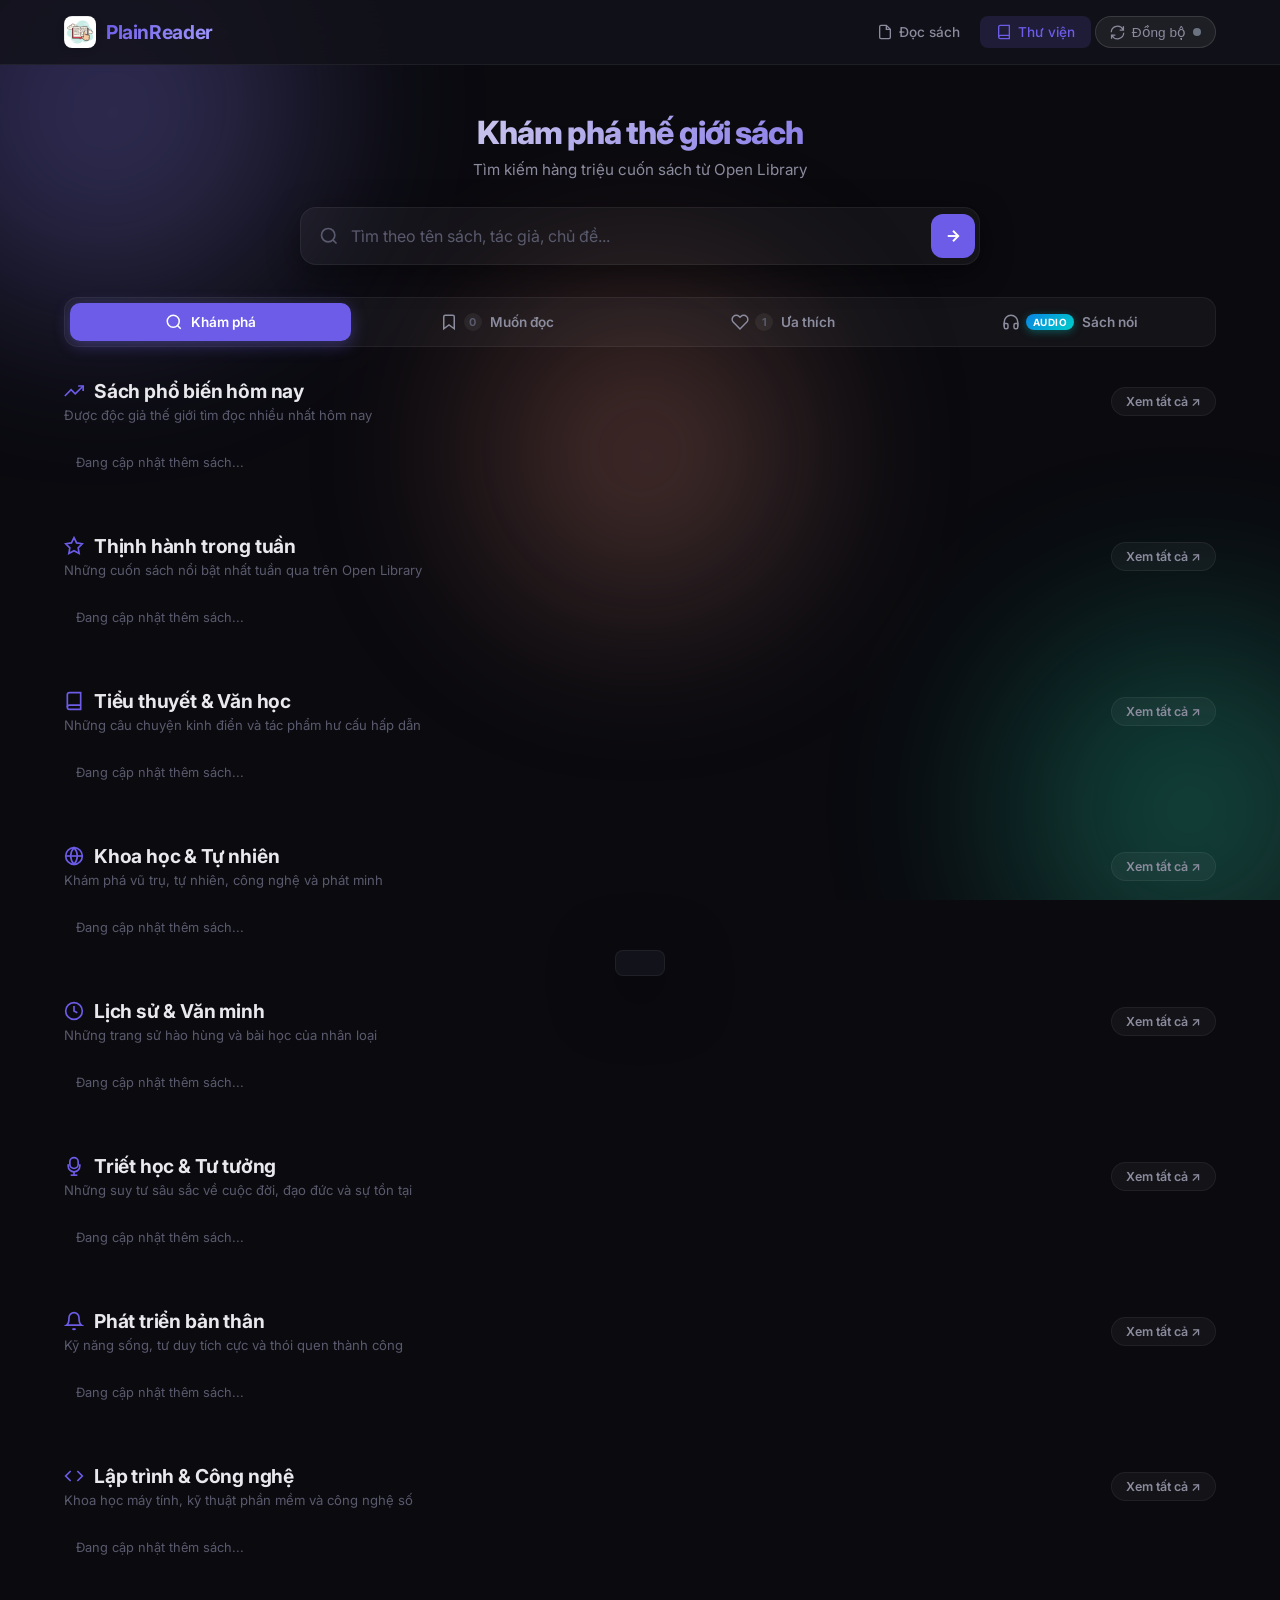
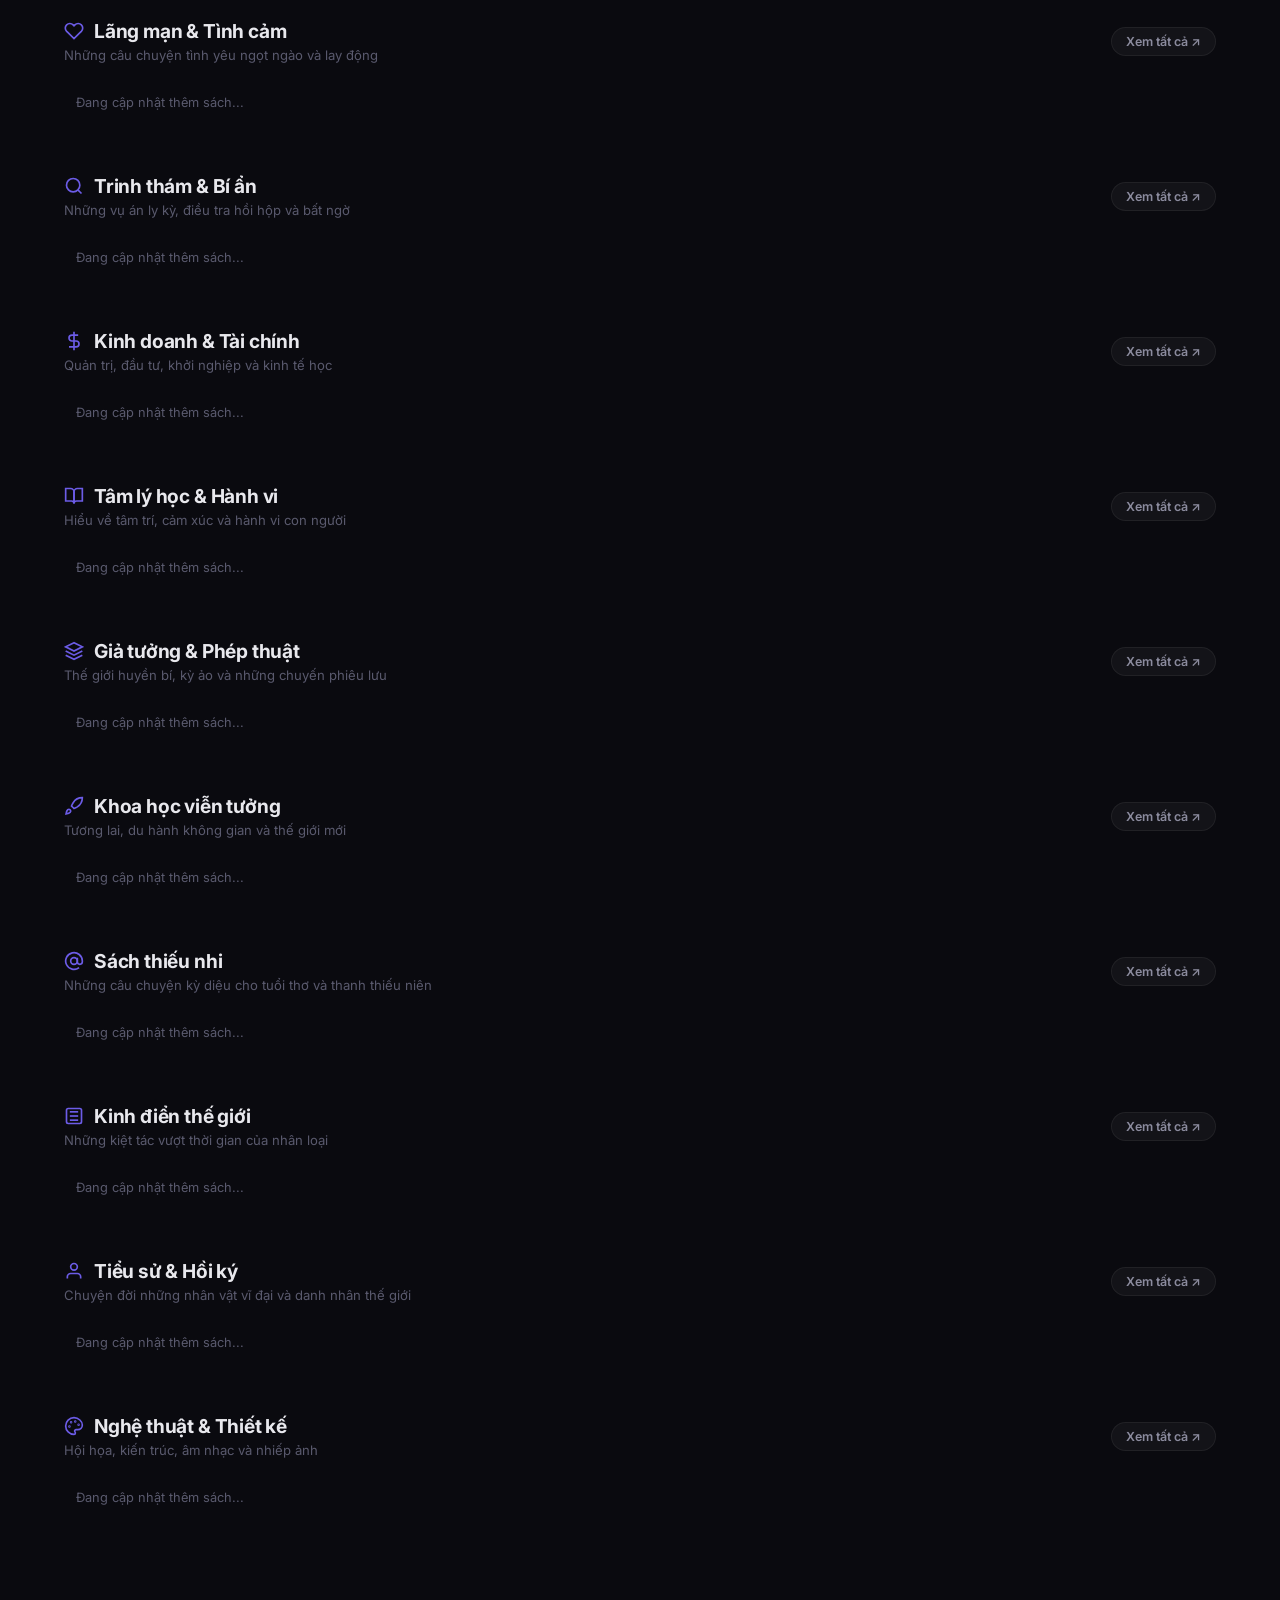
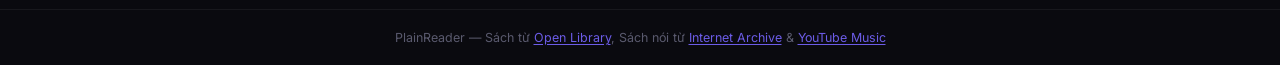
==== commit 8d5ac9bc: "feat(sync): add two-way Cloud Sync (Firebase/GitHub Gist/JSONBin/QR transfer) and baseline user-data" ====
--- a/catalog.html
+++ b/catalog.html
@@ -11,7 +11,7 @@
     <link rel="preconnect" href="https://fonts.googleapis.com">
     <link rel="preconnect" href="https://fonts.gstatic.com" crossorigin>
     <link href="https://fonts.googleapis.com/css2?family=Inter:wght@300;400;500;600;700;800&family=Merriweather:wght@300;400;700&display=swap" rel="stylesheet">
-    <link rel="stylesheet" href="catalog.css?v=4.4">
+    <link rel="stylesheet" href="catalog.css?v=4.8">
 </head>
 <body>
     <!-- Background animated elements -->
@@ -45,6 +45,13 @@
                     </svg>
                     Thư viện
                 </a>
+                <button type="button" id="btnOpenSyncModal" class="nav-sync-btn" title="Đồng bộ đám mây (Máy tính ⇄ Điện thoại)">
+                    <svg class="sync-icon" viewBox="0 0 24 24" fill="none" stroke="currentColor" stroke-width="2" width="15" height="15">
+                        <path d="M21.5 2v6h-6M2.5 22v-6h6M2 11.5a10 10 0 0 1 18.8-4.3M22 12.5a10 10 0 0 1-18.8 4.2"/>
+                    </svg>
+                    <span>Đồng bộ</span>
+                    <span class="sync-status-dot" id="syncStatusDot" title="Trạng thái đồng bộ"></span>
+                </button>
             </nav>
         </div>
     </header>
@@ -59,7 +66,8 @@
                     <circle cx="11" cy="11" r="8"/>
                     <line x1="21" y1="21" x2="16.65" y2="16.65"/>
                 </svg>
-                <input type="search" id="searchInput" enterkeyhint="search" placeholder="Tìm theo tên sách, tác giả, chủ đề..." autocomplete="off">
+                <input type="search" id="searchInput" list="searchHistoryList" enterkeyhint="search" placeholder="Tìm theo tên sách, tác giả, chủ đề..." autocomplete="off">
+                <datalist id="searchHistoryList"></datalist>
                 <button type="submit" id="btnSearch" class="search-btn" title="Tìm kiếm">
                     <svg viewBox="0 0 24 24" fill="none" stroke="currentColor" stroke-width="2.5" width="18" height="18">
                         <line x1="5" y1="12" x2="19" y2="12"/>
@@ -690,8 +698,119 @@
         <p>PlainReader — Sách từ <a href="https://openlibrary.org" target="_blank" rel="noopener">Open Library</a>, Sách nói từ <a href="https://archive.org" target="_blank" rel="noopener">Internet Archive</a> & <a href="https://music.youtube.com" target="_blank" rel="noopener">YouTube Music</a></p>
     </footer>
 
+    <!-- Cloud Sync Modal -->
+    <div id="cloudSyncModal" class="modal-overlay" style="display: none;">
+        <div class="modal-card sync-modal-card">
+            <button class="modal-close" id="btnCloseSyncModal" title="Đóng">&times;</button>
+            <div class="modal-body sync-modal-body">
+                <div class="sync-modal-header">
+                    <div class="sync-modal-title">
+                        <svg viewBox="0 0 24 24" fill="none" stroke="currentColor" stroke-width="2" width="24" height="24">
+                            <path d="M21.5 2v6h-6M2.5 22v-6h6M2 11.5a10 10 0 0 1 18.8-4.3M22 12.5a10 10 0 0 1-18.8 4.2"/>
+                        </svg>
+                        <h2>Đồng Bộ Đám Mây (Cloud Sync)</h2>
+                    </div>
+                    <p class="sync-desc">
+                        Tự động đồng bộ sách ưa thích, vị trí nghe dở và lịch sử từ khóa giữa Máy tính và Điện thoại theo thời gian thực.
+                    </p>
+                </div>
+
+                <!-- Sync Status Card -->
+                <div class="sync-status-card" id="syncStatusCard">
+                    <div class="sync-status-header">
+                        <span class="sync-indicator" id="syncIndicator"></span>
+                        <strong id="syncStatusText">Chưa thiết lập đám mây</strong>
+                    </div>
+                    <div class="sync-status-meta">
+                        Lần đồng bộ cuối: <span id="syncLastTime">Chưa có</span>
+                    </div>
+                    <div class="sync-actions-row">
+                        <button id="btnSyncNow" class="sync-action-btn primary" title="Tải & đẩy dữ liệu ngay">
+                            <svg viewBox="0 0 24 24" fill="none" stroke="currentColor" stroke-width="2" width="14" height="14">
+                                <path d="M21.5 2v6h-6M2.5 22v-6h6M2 11.5a10 10 0 0 1 18.8-4.3M22 12.5a10 10 0 0 1-18.8 4.2"/>
+                            </svg>
+                            Đồng bộ ngay
+                        </button>
+                        <button id="btnAutoSyncToggle" class="sync-action-btn" title="Bật/Tắt tự động đồng bộ khi thay đổi">
+                            Tự động lưu: <strong id="autoSyncLabel" style="color: #10b981;">BẬT</strong>
+                        </button>
+                    </div>
+                </div>
+
+                <!-- Provider Tabs -->
+                <div class="sync-tabs">
+                    <button class="sync-tab-btn active" data-sync-tab="firebase">Firebase (Google)</button>
+                    <button class="sync-tab-btn" data-sync-tab="github">GitHub Gist</button>
+                    <button class="sync-tab-btn" data-sync-tab="jsonbin">JSONBin.io</button>
+                    <button class="sync-tab-btn" data-sync-tab="qr">Chuyển mã QR</button>
+                    <button class="sync-tab-btn" data-sync-tab="backup">Sao lưu file</button>
+                </div>
+
+                <!-- Tab: Firebase -->
+                <div class="sync-tab-panel active" id="syncTabFirebase">
+                    <label class="sync-field-label">Firebase Realtime Database URL:</label>
+                    <input type="url" id="inputFirebaseUrl" class="sync-input" placeholder="https://your-app-default-rtdb.firebaseio.com/plainreader.json">
+                    <p class="sync-help-text">
+                        💡 <strong>Cách tạo cực dễ (miễn phí 100%):</strong> Vào <a href="https://console.firebase.google.com" target="_blank" rel="noopener">Firebase Console</a> &rarr; Tạo dự án &rarr; Build &rarr; Realtime Database &rarr; Tạo cơ sở dữ liệu (chọn Test Mode). Dán URL cơ sở dữ liệu vào ô trên (thêm đuôi <code>/plainreader.json</code>). Bất kỳ thay đổi nào trên PC hay điện thoại sẽ cập nhật ngay tức thì!
+                    </p>
+                    <button id="btnSaveFirebase" class="sync-save-btn">Lưu & Kết nối Firebase</button>
+                </div>
+
+                <!-- Tab: GitHub Gist -->
+                <div class="sync-tab-panel" id="syncTabGithub" style="display: none;">
+                    <label class="sync-field-label">GitHub Personal Access Token (PAT):</label>
+                    <input type="password" id="inputGithubToken" class="sync-input" placeholder="ghp_xxxxxxxxxxxxxxxxxxxx">
+                    <label class="sync-field-label">Gist ID (Để trống hệ thống sẽ tự động tạo Gist mới):</label>
+                    <input type="text" id="inputGithubGistId" class="sync-input" placeholder="Tùy chọn: ID Gist đã có">
+                    <p class="sync-help-text">
+                        💡 Dùng trực tiếp tài khoản GitHub của bạn: Vào GitHub Settings &rarr; Developer settings &rarr; Personal access tokens &rarr; Tokens (classic) &rarr; Tạo token tích chọn quyền <strong>gist</strong>.
+                    </p>
+                    <button id="btnSaveGithub" class="sync-save-btn">Lưu & Kết nối GitHub Gist</button>
+                </div>
+
+                <!-- Tab: JSONBin -->
+                <div class="sync-tab-panel" id="syncTabJsonbin" style="display: none;">
+                    <label class="sync-field-label">Bin ID:</label>
+                    <input type="text" id="inputJsonbinId" class="sync-input" placeholder="66xxxxxxxxxxxxxx">
+                    <label class="sync-field-label">Master Key (X-Master-Key):</label>
+                    <input type="password" id="inputJsonbinKey" class="sync-input" placeholder="$2a$10$xxxxxxxxxxxxxxxx">
+                    <button id="btnSaveJsonbin" class="sync-save-btn">Lưu & Kết nối JSONBin</button>
+                </div>
+
+                <!-- Tab: QR / Quick Transfer -->
+                <div class="sync-tab-panel" id="syncTabQr" style="display: none;">
+                    <p class="sync-help-text">Không cần tài khoản đám mây: Bấm nút dưới đây để tạo mã QR. Dùng Camera iPhone hoặc điện thoại quét mã để chuyển toàn bộ dữ liệu qua ngay tức khắc:</p>
+                    <div class="qr-container" id="qrContainer">
+                        <button id="btnGenerateQr" class="sync-action-btn primary">📱 Tạo mã QR chuyển nhanh sang điện thoại</button>
+                        <div id="qrResult" style="display: none; text-align: center; margin-top: 16px;">
+                            <img id="qrImage" src="" alt="Sync QR" style="max-width: 220px; border-radius: 12px; border: 2px solid rgba(255,255,255,0.15); padding: 8px; background: #fff;">
+                            <div style="margin-top: 12px;">
+                                <button id="btnCopySyncLink" class="sync-action-btn">🔗 Sao chép liên kết chuyển dữ liệu</button>
+                            </div>
+                        </div>
+                    </div>
+                </div>
+
+                <!-- Tab: Backup / Restore JSON -->
+                <div class="sync-tab-panel" id="syncTabBackup" style="display: none;">
+                    <p class="sync-help-text">Tải file sao lưu dữ liệu (.json) về máy tính hoặc nhập file để phục hồi:</p>
+                    <div class="backup-actions">
+                        <button id="btnExportJson" class="sync-action-btn primary">
+                            📥 Tải file sao lưu (JSON)
+                        </button>
+                        <label class="sync-action-btn upload-btn">
+                            📤 Khôi phục từ file JSON
+                            <input type="file" id="inputImportJson" accept=".json" style="display: none;">
+                        </label>
+                    </div>
+                </div>
+            </div>
+        </div>
+    </div>
+
     <!-- YouTube IFrame API -->
     <script src="https://www.youtube.com/iframe_api"></script>
-    <script src="catalog.js?v=4.4"></script>
+    <script src="sync.js?v=4.8"></script>
+    <script src="catalog.js?v=4.8"></script>
 </body>
 </html>
--- a/catalog.css
+++ b/catalog.css
@@ -3618,3 +3618,312 @@
         min-width: 36px;
     }
 }
+
+/* ========================================
+   Cloud Sync (Header Button & Modal)
+   ======================================== */
+.nav-sync-btn {
+    display: inline-flex;
+    align-items: center;
+    gap: 7px;
+    padding: 7px 14px;
+    border-radius: 9999px;
+    background: rgba(255, 255, 255, 0.06);
+    border: 1px solid rgba(255, 255, 255, 0.12);
+    color: var(--text-secondary, #a0a0b0);
+    font-size: 0.85rem;
+    font-weight: 500;
+    cursor: pointer;
+    transition: all 0.25s cubic-bezier(0.16, 1, 0.3, 1);
+}
+
+.nav-sync-btn:hover {
+    background: rgba(108, 92, 231, 0.2);
+    border-color: rgba(108, 92, 231, 0.45);
+    color: var(--text-primary, #fff);
+    transform: translateY(-1px);
+}
+
+.nav-sync-btn svg.sync-icon {
+    transition: transform 0.4s ease;
+}
+
+.nav-sync-btn:hover svg.sync-icon {
+    transform: rotate(45deg);
+}
+
+.sync-status-dot {
+    width: 8px;
+    height: 8px;
+    border-radius: 50%;
+    background: #6b7280;
+    display: inline-block;
+    transition: all 0.3s ease;
+}
+
+.sync-status-dot.synced {
+    background: #10b981;
+    box-shadow: 0 0 8px rgba(16, 185, 129, 0.7);
+}
+
+.sync-status-dot.syncing {
+    background: #f59e0b;
+    box-shadow: 0 0 8px rgba(245, 158, 11, 0.8);
+    animation: syncPulse 1s infinite;
+}
+
+.sync-status-dot.error {
+    background: #ef4444;
+    box-shadow: 0 0 8px rgba(239, 68, 68, 0.7);
+}
+
+@keyframes syncPulse {
+    0%, 100% { opacity: 1; transform: scale(1); }
+    50% { opacity: 0.4; transform: scale(0.8); }
+}
+
+.sync-modal-card {
+    max-width: 600px !important;
+    padding: 0 !important;
+    border-radius: 20px !important;
+    background: #13141f !important;
+    border: 1px solid rgba(255, 255, 255, 0.12) !important;
+    box-shadow: 0 30px 80px rgba(0, 0, 0, 0.6), 0 0 40px rgba(108, 92, 231, 0.15) !important;
+}
+
+.sync-modal-body {
+    padding: 26px !important;
+}
+
+.sync-modal-header {
+    margin-bottom: 20px;
+}
+
+.sync-modal-title {
+    display: flex;
+    align-items: center;
+    gap: 12px;
+    color: var(--text-primary, #fff);
+}
+
+.sync-modal-title svg {
+    color: #a29bfe;
+}
+
+.sync-modal-title h2 {
+    font-size: 1.35rem;
+    font-weight: 700;
+    margin: 0;
+    letter-spacing: -0.01em;
+}
+
+.sync-desc {
+    font-size: 0.88rem;
+    color: var(--text-secondary, #9ca3af);
+    margin-top: 8px;
+    line-height: 1.5;
+}
+
+.sync-status-card {
+    background: rgba(255, 255, 255, 0.035);
+    border: 1px solid rgba(255, 255, 255, 0.08);
+    border-radius: 14px;
+    padding: 16px;
+    margin-bottom: 20px;
+}
+
+.sync-status-header {
+    display: flex;
+    align-items: center;
+    gap: 10px;
+    font-size: 0.95rem;
+    color: var(--text-primary, #fff);
+}
+
+.sync-indicator {
+    width: 10px;
+    height: 10px;
+    border-radius: 50%;
+    background: #6b7280;
+    flex-shrink: 0;
+}
+
+.sync-indicator.synced {
+    background: #10b981;
+    box-shadow: 0 0 10px rgba(16, 185, 129, 0.7);
+}
+
+.sync-indicator.syncing {
+    background: #f59e0b;
+    box-shadow: 0 0 10px rgba(245, 158, 11, 0.7);
+    animation: syncPulse 1s infinite;
+}
+
+.sync-indicator.error {
+    background: #ef4444;
+}
+
+.sync-status-meta {
+    font-size: 0.8rem;
+    color: var(--text-muted, #71717a);
+    margin: 6px 0 14px 20px;
+}
+
+.sync-actions-row {
+    display: flex;
+    gap: 10px;
+    flex-wrap: wrap;
+}
+
+.sync-action-btn {
+    display: inline-flex;
+    align-items: center;
+    justify-content: center;
+    gap: 7px;
+    padding: 9px 15px;
+    border-radius: 9px;
+    font-size: 0.86rem;
+    font-weight: 500;
+    cursor: pointer;
+    background: rgba(255, 255, 255, 0.06);
+    border: 1px solid rgba(255, 255, 255, 0.12);
+    color: var(--text-primary, #fff);
+    transition: all 0.2s ease;
+}
+
+.sync-action-btn:hover {
+    background: rgba(255, 255, 255, 0.12);
+    border-color: rgba(255, 255, 255, 0.2);
+}
+
+.sync-action-btn.primary {
+    background: linear-gradient(135deg, #6c5ce7, #8c7ae6);
+    border: none;
+    color: #fff;
+    box-shadow: 0 4px 14px rgba(108, 92, 231, 0.35);
+}
+
+.sync-action-btn.primary:hover {
+    transform: translateY(-1px);
+    box-shadow: 0 6px 18px rgba(108, 92, 231, 0.5);
+}
+
+.sync-tabs {
+    display: flex;
+    gap: 6px;
+    overflow-x: auto;
+    padding-bottom: 8px;
+    margin-bottom: 18px;
+    border-bottom: 1px solid rgba(255, 255, 255, 0.08);
+    -webkit-overflow-scrolling: touch;
+}
+
+.sync-tabs::-webkit-scrollbar {
+    height: 4px;
+}
+
+.sync-tabs::-webkit-scrollbar-thumb {
+    background: rgba(255, 255, 255, 0.1);
+    border-radius: 4px;
+}
+
+.sync-tab-btn {
+    padding: 7px 14px;
+    border-radius: 8px;
+    font-size: 0.84rem;
+    font-weight: 500;
+    color: var(--text-secondary, #9ca3af);
+    background: transparent;
+    border: none;
+    cursor: pointer;
+    white-space: nowrap;
+    transition: all 0.2s ease;
+}
+
+.sync-tab-btn:hover {
+    color: #fff;
+    background: rgba(255, 255, 255, 0.06);
+}
+
+.sync-tab-btn.active {
+    color: #fff;
+    background: rgba(108, 92, 231, 0.3);
+    font-weight: 600;
+}
+
+.sync-field-label {
+    display: block;
+    font-size: 0.83rem;
+    font-weight: 600;
+    color: var(--text-secondary, #9ca3af);
+    margin: 14px 0 6px 0;
+}
+
+.sync-input {
+    width: 100%;
+    padding: 11px 14px;
+    border-radius: 9px;
+    background: rgba(0, 0, 0, 0.35);
+    border: 1px solid rgba(255, 255, 255, 0.12);
+    color: #fff;
+    font-size: 0.88rem;
+    outline: none;
+    transition: border-color 0.2s, box-shadow 0.2s;
+    box-sizing: border-box;
+}
+
+.sync-input:focus {
+    border-color: #6c5ce7;
+    box-shadow: 0 0 0 3px rgba(108, 92, 231, 0.25);
+}
+
+.sync-help-text {
+    font-size: 0.82rem;
+    color: var(--text-muted, #94a3b8);
+    line-height: 1.55;
+    margin: 10px 0 18px 0;
+}
+
+.sync-help-text a {
+    color: #a29bfe;
+    text-decoration: underline;
+    font-weight: 500;
+}
+
+.sync-help-text code {
+    background: rgba(255, 255, 255, 0.1);
+    padding: 2px 6px;
+    border-radius: 4px;
+    font-size: 0.82em;
+    color: #00cec9;
+}
+
+.sync-save-btn {
+    width: 100%;
+    padding: 12px;
+    border-radius: 9px;
+    background: linear-gradient(135deg, #00b894, #00cec9);
+    border: none;
+    color: #fff;
+    font-size: 0.92rem;
+    font-weight: 600;
+    cursor: pointer;
+    transition: all 0.2s ease;
+    box-shadow: 0 4px 14px rgba(0, 184, 148, 0.3);
+}
+
+.sync-save-btn:hover {
+    transform: translateY(-1px);
+    box-shadow: 0 6px 18px rgba(0, 184, 148, 0.45);
+}
+
+.backup-actions {
+    display: flex;
+    flex-direction: column;
+    gap: 12px;
+    margin-top: 14px;
+}
+
+.upload-btn {
+    text-align: center;
+}
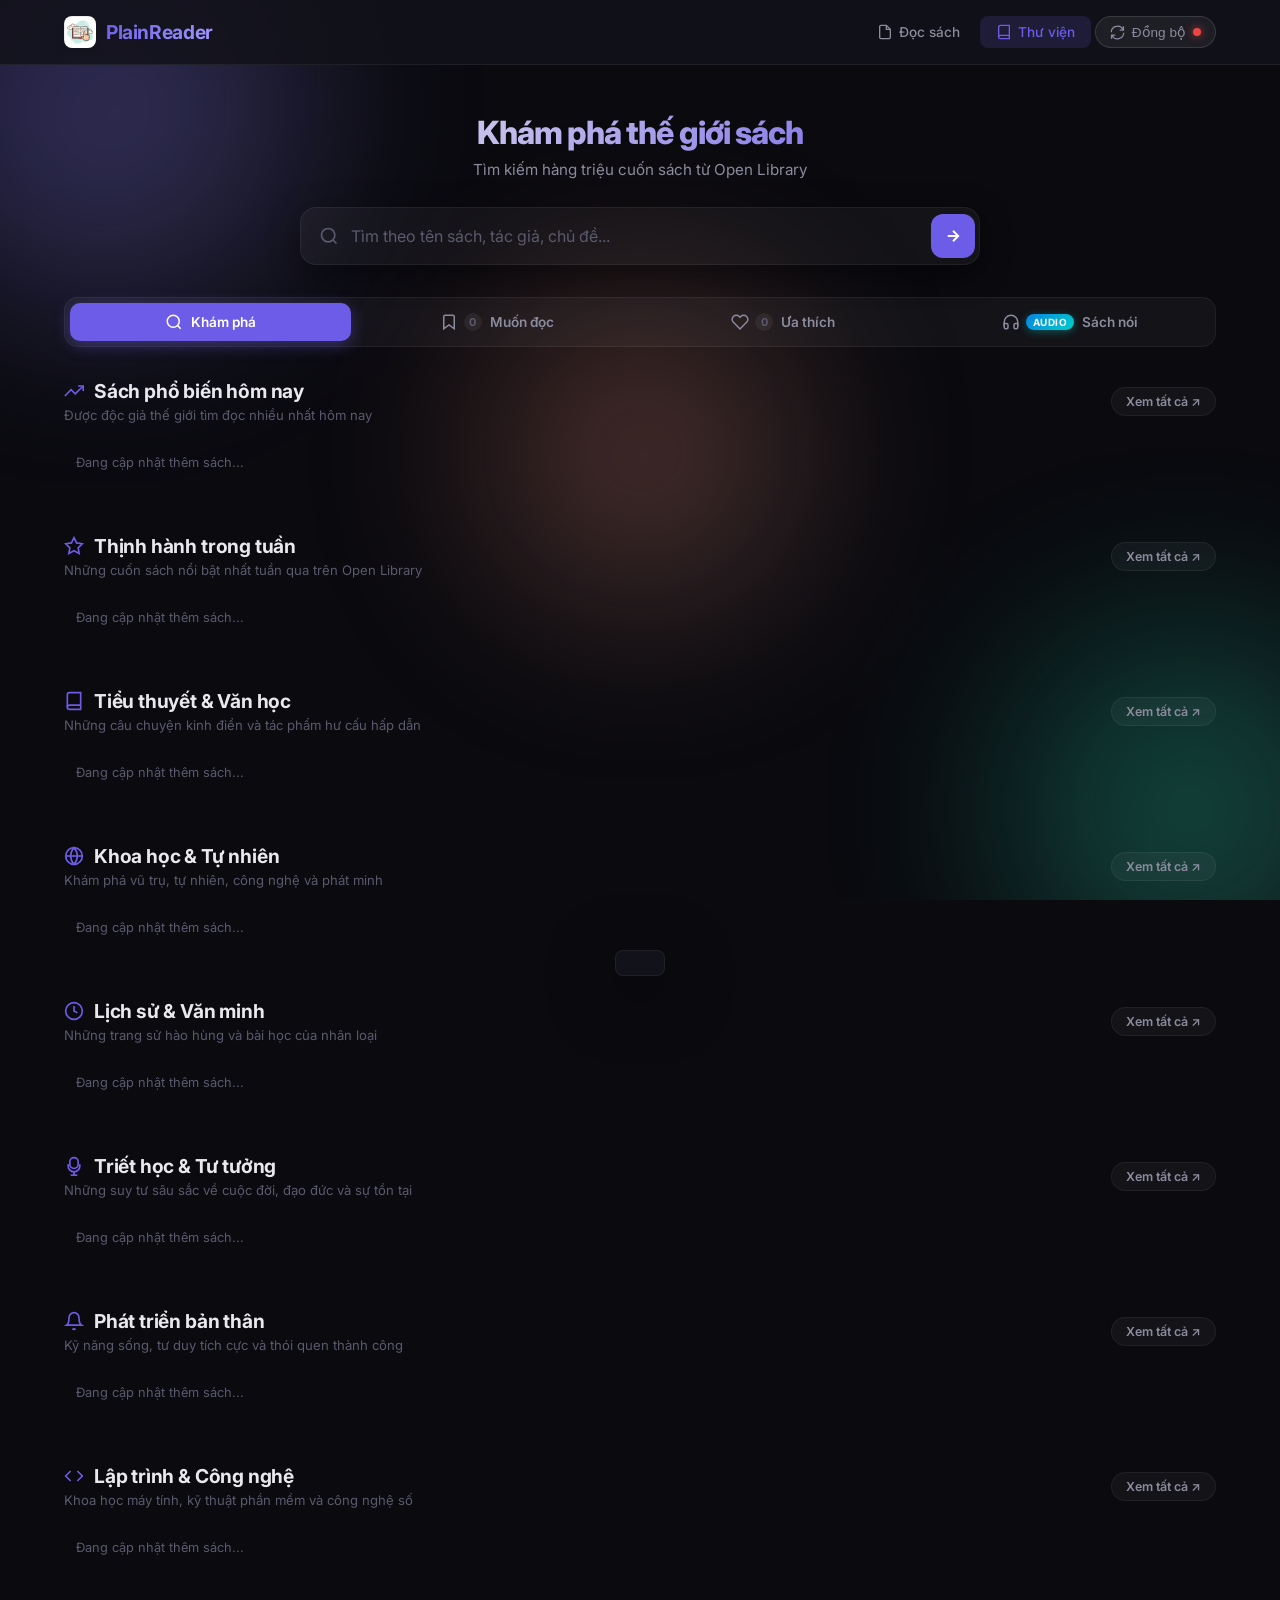
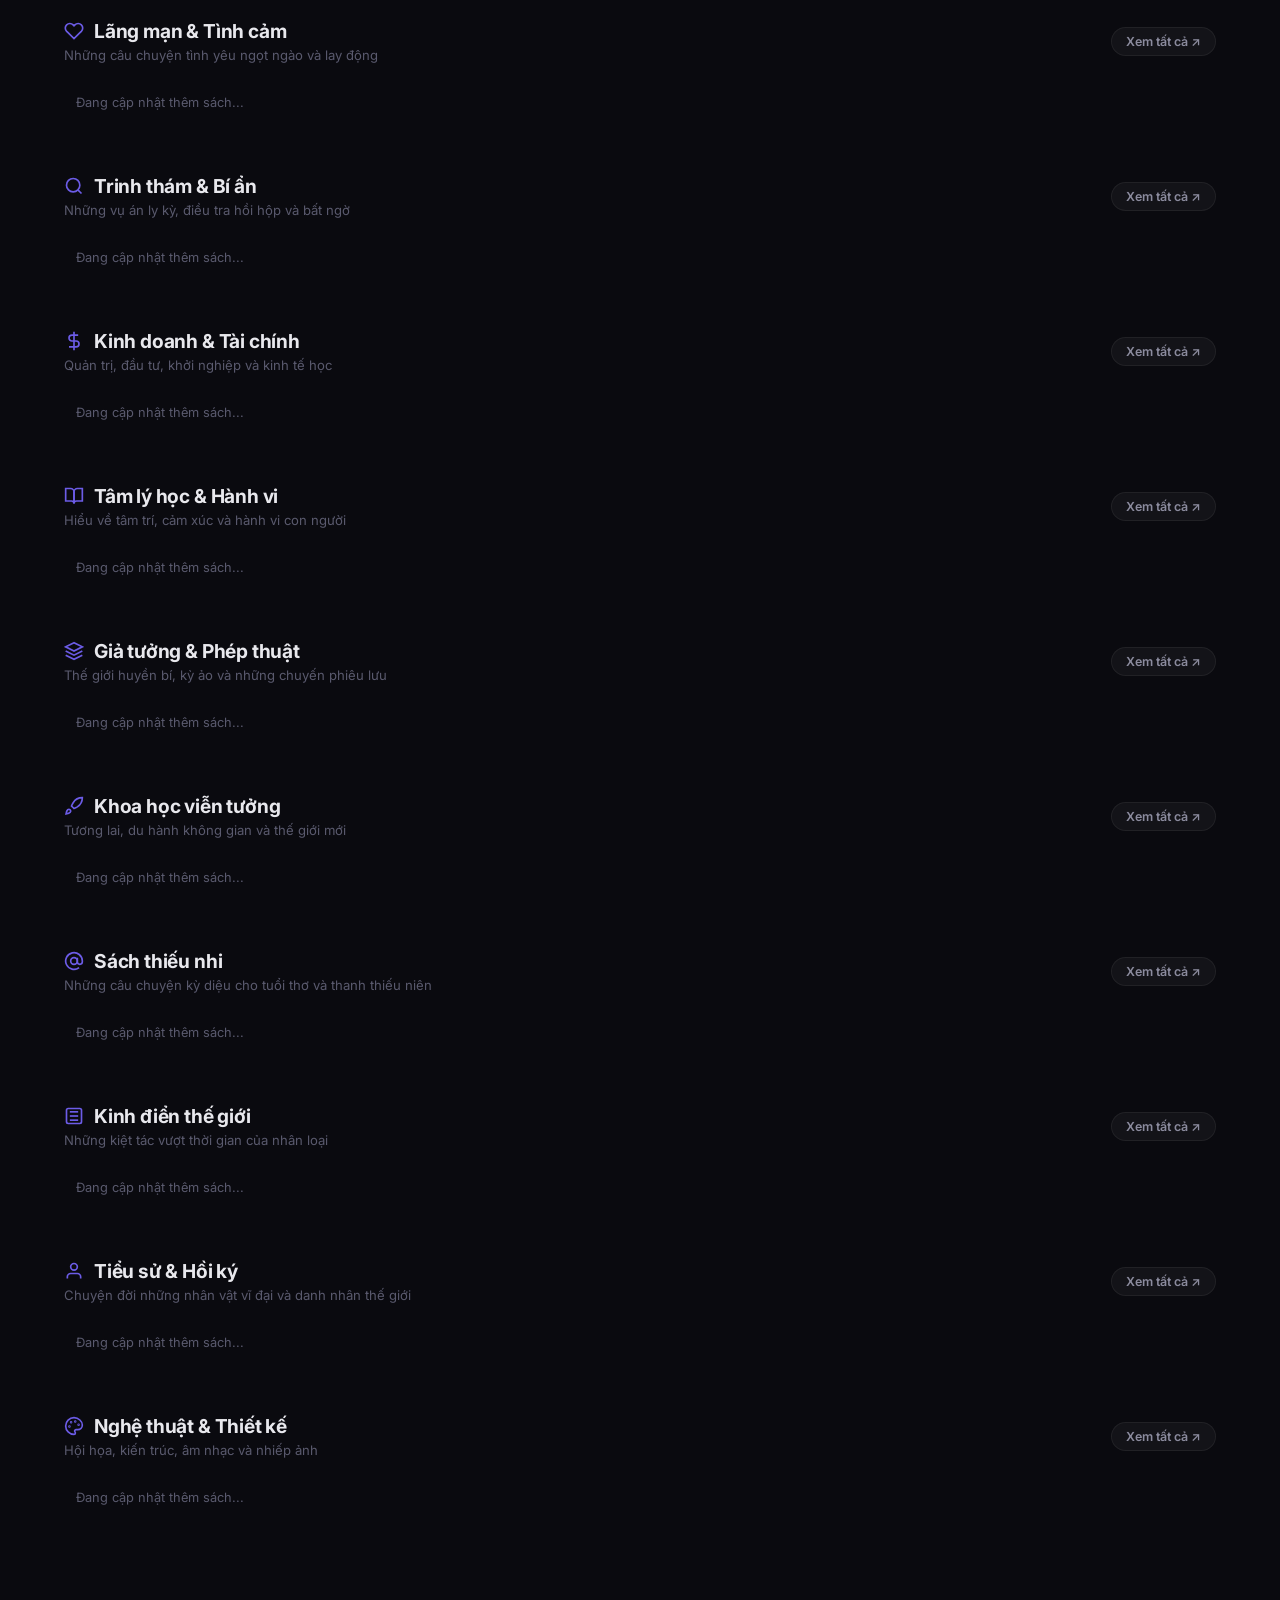
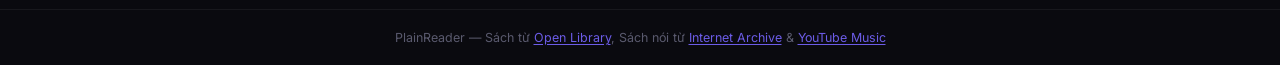
==== commit e0d0b3d6: "feat(sync): embed automatic GitHub sync engine and streamline sync interface" ====
--- a/catalog.html
+++ b/catalog.html
@@ -11,7 +11,7 @@
     <link rel="preconnect" href="https://fonts.googleapis.com">
     <link rel="preconnect" href="https://fonts.gstatic.com" crossorigin>
     <link href="https://fonts.googleapis.com/css2?family=Inter:wght@300;400;500;600;700;800&family=Merriweather:wght@300;400;700&display=swap" rel="stylesheet">
-    <link rel="stylesheet" href="catalog.css?v=4.8">
+    <link rel="stylesheet" href="catalog.css?v=5.0">
 </head>
 <body>
     <!-- Background animated elements -->
@@ -702,16 +702,16 @@
     <div id="cloudSyncModal" class="modal-overlay" style="display: none;">
         <div class="modal-card sync-modal-card">
             <button class="modal-close" id="btnCloseSyncModal" title="Đóng">&times;</button>
-            <div class="modal-body sync-modal-body">
+            <div class="sync-modal-body">
                 <div class="sync-modal-header">
                     <div class="sync-modal-title">
                         <svg viewBox="0 0 24 24" fill="none" stroke="currentColor" stroke-width="2" width="24" height="24">
-                            <path d="M21.5 2v6h-6M2.5 22v-6h6M2 11.5a10 10 0 0 1 18.8-4.3M22 12.5a10 10 0 0 1-18.8 4.2"/>
-                        </svg>
-                        <h2>Đồng Bộ Đám Mây (Cloud Sync)</h2>
+                            <path d="M9 19c-5 1.5-5-2.5-7-3m14 6v-3.87a3.37 3.37 0 0 0-.94-2.61c3.14-.35 6.44-1.54 6.44-7A5.44 5.44 0 0 0 20 4.77 5.07 5.07 0 0 0 19.91 1S18.73.65 16 2.48a13.38 13.38 0 0 0-7 0C6.27.65 5.09 1 5.09 1A5.07 5.07 0 0 0 5 4.77a5.44 5.44 0 0 0-1.5 3.78c0 5.42 3.3 6.61 6.44 7A3.37 3.37 0 0 0 9 18.13V22"/>
+                        </svg>
+                        <h2>Tự Động Đồng Bộ GitHub</h2>
                     </div>
                     <p class="sync-desc">
-                        Tự động đồng bộ sách ưa thích, vị trí nghe dở và lịch sử từ khóa giữa Máy tính và Điện thoại theo thời gian thực.
+                        Dữ liệu cá nhân (sách ưa thích, lịch sử tìm kiếm, vị trí nghe dở) được mã hóa và tự động lưu trực tiếp vào kho GitHub của bạn. Mọi thiết bị (Máy tính, iPhone, Android) đều tự động nhận diện và cập nhật theo thời gian thực mà không cần nhập bất kỳ thông tin nào.
                     </p>
                 </div>
 
@@ -719,11 +719,15 @@
                 <div class="sync-status-card" id="syncStatusCard">
                     <div class="sync-status-header">
                         <span class="sync-indicator" id="syncIndicator"></span>
-                        <strong id="syncStatusText">Chưa thiết lập đám mây</strong>
+                        <strong id="syncStatusText">Đang tự động đồng bộ với GitHub (Hoạt động)</strong>
                     </div>
                     <div class="sync-status-meta">
-                        Lần đồng bộ cuối: <span id="syncLastTime">Chưa có</span>
-                    </div>
+                        Lần đồng bộ cuối: <span id="syncLastTime">Đang kiểm tra...</span>
+                    </div>
+
+                    <!-- Alert message container (e.g. if token permissions need attention) -->
+                    <div id="syncStatusSubMsg" class="sync-sub-msg" style="display: none;"></div>
+
                     <div class="sync-actions-row">
                         <button id="btnSyncNow" class="sync-action-btn primary" title="Tải & đẩy dữ liệu ngay">
                             <svg viewBox="0 0 24 24" fill="none" stroke="currentColor" stroke-width="2" width="14" height="14">
@@ -731,74 +735,33 @@
                             </svg>
                             Đồng bộ ngay
                         </button>
-                        <button id="btnAutoSyncToggle" class="sync-action-btn" title="Bật/Tắt tự động đồng bộ khi thay đổi">
-                            Tự động lưu: <strong id="autoSyncLabel" style="color: #10b981;">BẬT</strong>
-                        </button>
-                    </div>
-                </div>
-
-                <!-- Provider Tabs -->
-                <div class="sync-tabs">
-                    <button class="sync-tab-btn active" data-sync-tab="firebase">Firebase (Google)</button>
-                    <button class="sync-tab-btn" data-sync-tab="github">GitHub Gist</button>
-                    <button class="sync-tab-btn" data-sync-tab="jsonbin">JSONBin.io</button>
-                    <button class="sync-tab-btn" data-sync-tab="qr">Chuyển mã QR</button>
-                    <button class="sync-tab-btn" data-sync-tab="backup">Sao lưu file</button>
-                </div>
-
-                <!-- Tab: Firebase -->
-                <div class="sync-tab-panel active" id="syncTabFirebase">
-                    <label class="sync-field-label">Firebase Realtime Database URL:</label>
-                    <input type="url" id="inputFirebaseUrl" class="sync-input" placeholder="https://your-app-default-rtdb.firebaseio.com/plainreader.json">
-                    <p class="sync-help-text">
-                        💡 <strong>Cách tạo cực dễ (miễn phí 100%):</strong> Vào <a href="https://console.firebase.google.com" target="_blank" rel="noopener">Firebase Console</a> &rarr; Tạo dự án &rarr; Build &rarr; Realtime Database &rarr; Tạo cơ sở dữ liệu (chọn Test Mode). Dán URL cơ sở dữ liệu vào ô trên (thêm đuôi <code>/plainreader.json</code>). Bất kỳ thay đổi nào trên PC hay điện thoại sẽ cập nhật ngay tức thì!
-                    </p>
-                    <button id="btnSaveFirebase" class="sync-save-btn">Lưu & Kết nối Firebase</button>
-                </div>
-
-                <!-- Tab: GitHub Gist -->
-                <div class="sync-tab-panel" id="syncTabGithub" style="display: none;">
-                    <label class="sync-field-label">GitHub Personal Access Token (PAT):</label>
-                    <input type="password" id="inputGithubToken" class="sync-input" placeholder="ghp_xxxxxxxxxxxxxxxxxxxx">
-                    <label class="sync-field-label">Gist ID (Để trống hệ thống sẽ tự động tạo Gist mới):</label>
-                    <input type="text" id="inputGithubGistId" class="sync-input" placeholder="Tùy chọn: ID Gist đã có">
-                    <p class="sync-help-text">
-                        💡 Dùng trực tiếp tài khoản GitHub của bạn: Vào GitHub Settings &rarr; Developer settings &rarr; Personal access tokens &rarr; Tokens (classic) &rarr; Tạo token tích chọn quyền <strong>gist</strong>.
-                    </p>
-                    <button id="btnSaveGithub" class="sync-save-btn">Lưu & Kết nối GitHub Gist</button>
-                </div>
-
-                <!-- Tab: JSONBin -->
-                <div class="sync-tab-panel" id="syncTabJsonbin" style="display: none;">
-                    <label class="sync-field-label">Bin ID:</label>
-                    <input type="text" id="inputJsonbinId" class="sync-input" placeholder="66xxxxxxxxxxxxxx">
-                    <label class="sync-field-label">Master Key (X-Master-Key):</label>
-                    <input type="password" id="inputJsonbinKey" class="sync-input" placeholder="$2a$10$xxxxxxxxxxxxxxxx">
-                    <button id="btnSaveJsonbin" class="sync-save-btn">Lưu & Kết nối JSONBin</button>
-                </div>
-
-                <!-- Tab: QR / Quick Transfer -->
-                <div class="sync-tab-panel" id="syncTabQr" style="display: none;">
-                    <p class="sync-help-text">Không cần tài khoản đám mây: Bấm nút dưới đây để tạo mã QR. Dùng Camera iPhone hoặc điện thoại quét mã để chuyển toàn bộ dữ liệu qua ngay tức khắc:</p>
-                    <div class="qr-container" id="qrContainer">
-                        <button id="btnGenerateQr" class="sync-action-btn primary">📱 Tạo mã QR chuyển nhanh sang điện thoại</button>
-                        <div id="qrResult" style="display: none; text-align: center; margin-top: 16px;">
-                            <img id="qrImage" src="" alt="Sync QR" style="max-width: 220px; border-radius: 12px; border: 2px solid rgba(255,255,255,0.15); padding: 8px; background: #fff;">
-                            <div style="margin-top: 12px;">
-                                <button id="btnCopySyncLink" class="sync-action-btn">🔗 Sao chép liên kết chuyển dữ liệu</button>
-                            </div>
-                        </div>
-                    </div>
-                </div>
-
-                <!-- Tab: Backup / Restore JSON -->
-                <div class="sync-tab-panel" id="syncTabBackup" style="display: none;">
-                    <p class="sync-help-text">Tải file sao lưu dữ liệu (.json) về máy tính hoặc nhập file để phục hồi:</p>
-                    <div class="backup-actions">
-                        <button id="btnExportJson" class="sync-action-btn primary">
+                    </div>
+                </div>
+
+                <!-- GitHub Target Info -->
+                <div class="sync-info-box">
+                    <div class="sync-info-item">
+                        <span class="sync-info-label">Kho lưu trữ:</span>
+                        <code class="sync-info-value">dubuitikpro/plainreader</code>
+                    </div>
+                    <div class="sync-info-item">
+                        <span class="sync-info-label">Tập tin dữ liệu:</span>
+                        <code class="sync-info-value">user-data.json</code>
+                    </div>
+                    <div class="sync-info-item">
+                        <span class="sync-info-label">Chế độ đồng bộ:</span>
+                        <span class="sync-info-tag">Tự động 2 chiều (Zero-Config)</span>
+                    </div>
+                </div>
+
+                <!-- Backup & Restore Section -->
+                <div class="sync-backup-box">
+                    <span class="sync-field-label">Sao lưu dự phòng tệp máy (Offline JSON):</span>
+                    <div class="sync-actions-row" style="margin-top: 8px;">
+                        <button id="btnExportJson" class="sync-action-btn" title="Tải file sao lưu dữ liệu về máy">
                             📥 Tải file sao lưu (JSON)
                         </button>
-                        <label class="sync-action-btn upload-btn">
+                        <label class="sync-action-btn upload-btn" title="Nạp dữ liệu từ file sao lưu">
                             📤 Khôi phục từ file JSON
                             <input type="file" id="inputImportJson" accept=".json" style="display: none;">
                         </label>
@@ -810,7 +773,7 @@
 
     <!-- YouTube IFrame API -->
     <script src="https://www.youtube.com/iframe_api"></script>
-    <script src="sync.js?v=4.8"></script>
-    <script src="catalog.js?v=4.8"></script>
+    <script src="sync.js?v=5.0"></script>
+    <script src="catalog.js?v=5.0"></script>
 </body>
 </html>
--- a/catalog.css
+++ b/catalog.css
@@ -3683,20 +3683,29 @@
 }
 
 .sync-modal-card {
-    max-width: 600px !important;
+    max-width: 640px !important;
+    width: 95% !important;
     padding: 0 !important;
     border-radius: 20px !important;
     background: #13141f !important;
     border: 1px solid rgba(255, 255, 255, 0.12) !important;
     box-shadow: 0 30px 80px rgba(0, 0, 0, 0.6), 0 0 40px rgba(108, 92, 231, 0.15) !important;
+    overflow: hidden !important;
 }
 
 .sync-modal-body {
-    padding: 26px !important;
+    display: flex !important;
+    flex-direction: column !important;
+    gap: 0 !important;
+    padding: 28px !important;
+    width: 100% !important;
+    box-sizing: border-box !important;
+    align-items: stretch !important;
 }
 
 .sync-modal-header {
     margin-bottom: 20px;
+    width: 100%;
 }
 
 .sync-modal-title {
@@ -3730,6 +3739,8 @@
     border-radius: 14px;
     padding: 16px;
     margin-bottom: 20px;
+    width: 100%;
+    box-sizing: border-box;
 }
 
 .sync-status-header {
@@ -3808,47 +3819,68 @@
     box-shadow: 0 6px 18px rgba(108, 92, 231, 0.5);
 }
 
-.sync-tabs {
-    display: flex;
-    gap: 6px;
-    overflow-x: auto;
-    padding-bottom: 8px;
+.sync-sub-msg {
+    margin: 10px 0 14px 0;
+    padding: 12px 14px;
+    border-radius: 10px;
+    background: rgba(239, 68, 68, 0.12);
+    border: 1px solid rgba(239, 68, 68, 0.3);
+    color: #fca5a5;
+    font-size: 0.84rem;
+    line-height: 1.5;
+}
+
+.sync-sub-msg strong {
+    color: #fff;
+}
+
+.sync-info-box {
+    display: flex;
+    flex-direction: column;
+    gap: 10px;
+    background: rgba(255, 255, 255, 0.025);
+    border: 1px solid rgba(255, 255, 255, 0.07);
+    border-radius: 12px;
+    padding: 14px 16px;
     margin-bottom: 18px;
-    border-bottom: 1px solid rgba(255, 255, 255, 0.08);
-    -webkit-overflow-scrolling: touch;
-}
-
-.sync-tabs::-webkit-scrollbar {
-    height: 4px;
-}
-
-.sync-tabs::-webkit-scrollbar-thumb {
-    background: rgba(255, 255, 255, 0.1);
-    border-radius: 4px;
-}
-
-.sync-tab-btn {
-    padding: 7px 14px;
-    border-radius: 8px;
+}
+
+.sync-info-item {
+    display: flex;
+    align-items: center;
+    justify-content: space-between;
+    gap: 10px;
+    font-size: 0.86rem;
+}
+
+.sync-info-label {
+    color: var(--text-secondary, #9ca3af);
+    font-weight: 500;
+}
+
+.sync-info-value {
+    background: rgba(108, 92, 231, 0.15);
+    color: #a29bfe;
+    padding: 3px 8px;
+    border-radius: 6px;
     font-size: 0.84rem;
-    font-weight: 500;
-    color: var(--text-secondary, #9ca3af);
-    background: transparent;
-    border: none;
-    cursor: pointer;
-    white-space: nowrap;
-    transition: all 0.2s ease;
-}
-
-.sync-tab-btn:hover {
-    color: #fff;
-    background: rgba(255, 255, 255, 0.06);
-}
-
-.sync-tab-btn.active {
-    color: #fff;
-    background: rgba(108, 92, 231, 0.3);
+    font-family: monospace;
+    border: 1px solid rgba(108, 92, 231, 0.3);
+}
+
+.sync-info-tag {
+    background: rgba(16, 185, 129, 0.15);
+    color: #34d399;
+    padding: 3px 8px;
+    border-radius: 6px;
+    font-size: 0.8rem;
     font-weight: 600;
+    border: 1px solid rgba(16, 185, 129, 0.3);
+}
+
+.sync-backup-box {
+    border-top: 1px solid rgba(255, 255, 255, 0.08);
+    padding-top: 14px;
 }
 
 .sync-field-label {
@@ -3856,72 +3888,7 @@
     font-size: 0.83rem;
     font-weight: 600;
     color: var(--text-secondary, #9ca3af);
-    margin: 14px 0 6px 0;
-}
-
-.sync-input {
-    width: 100%;
-    padding: 11px 14px;
-    border-radius: 9px;
-    background: rgba(0, 0, 0, 0.35);
-    border: 1px solid rgba(255, 255, 255, 0.12);
-    color: #fff;
-    font-size: 0.88rem;
-    outline: none;
-    transition: border-color 0.2s, box-shadow 0.2s;
-    box-sizing: border-box;
-}
-
-.sync-input:focus {
-    border-color: #6c5ce7;
-    box-shadow: 0 0 0 3px rgba(108, 92, 231, 0.25);
-}
-
-.sync-help-text {
-    font-size: 0.82rem;
-    color: var(--text-muted, #94a3b8);
-    line-height: 1.55;
-    margin: 10px 0 18px 0;
-}
-
-.sync-help-text a {
-    color: #a29bfe;
-    text-decoration: underline;
-    font-weight: 500;
-}
-
-.sync-help-text code {
-    background: rgba(255, 255, 255, 0.1);
-    padding: 2px 6px;
-    border-radius: 4px;
-    font-size: 0.82em;
-    color: #00cec9;
-}
-
-.sync-save-btn {
-    width: 100%;
-    padding: 12px;
-    border-radius: 9px;
-    background: linear-gradient(135deg, #00b894, #00cec9);
-    border: none;
-    color: #fff;
-    font-size: 0.92rem;
-    font-weight: 600;
-    cursor: pointer;
-    transition: all 0.2s ease;
-    box-shadow: 0 4px 14px rgba(0, 184, 148, 0.3);
-}
-
-.sync-save-btn:hover {
-    transform: translateY(-1px);
-    box-shadow: 0 6px 18px rgba(0, 184, 148, 0.45);
-}
-
-.backup-actions {
-    display: flex;
-    flex-direction: column;
-    gap: 12px;
-    margin-top: 14px;
+    margin-bottom: 8px;
 }
 
 .upload-btn {
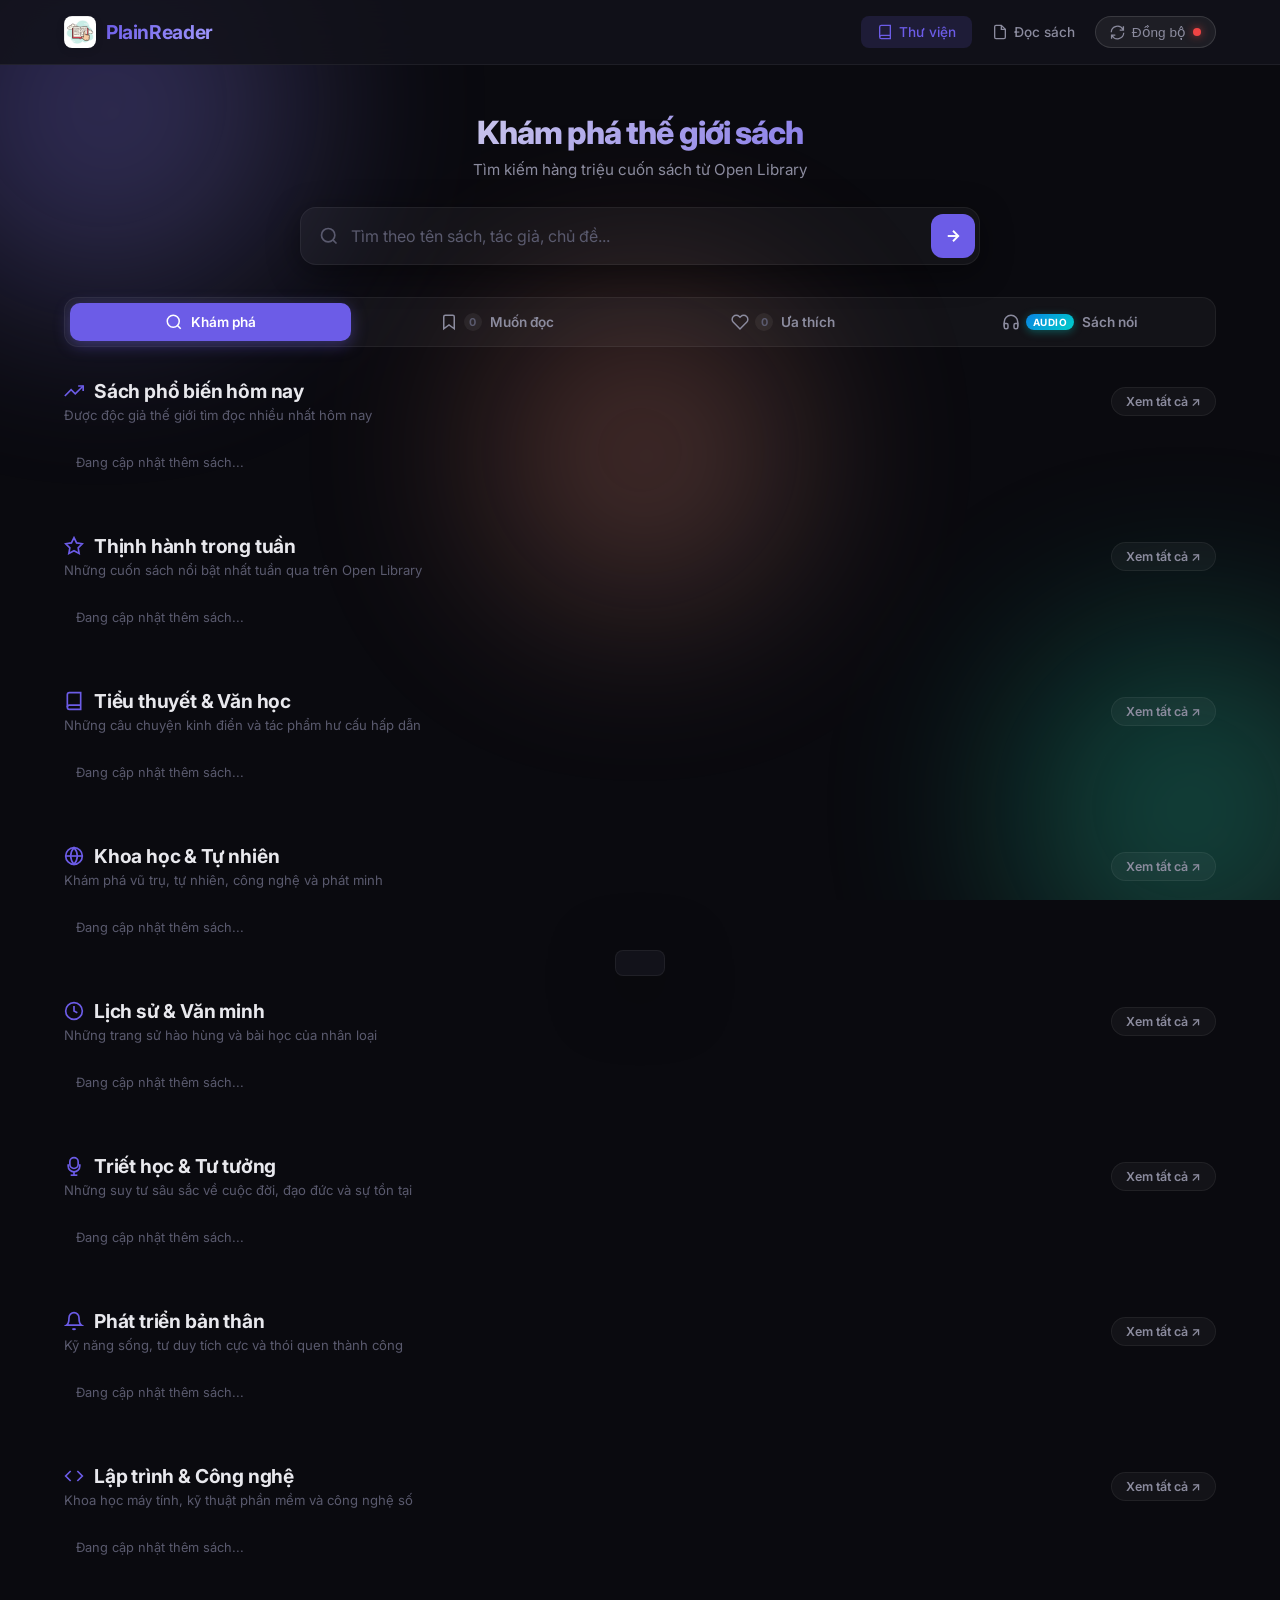
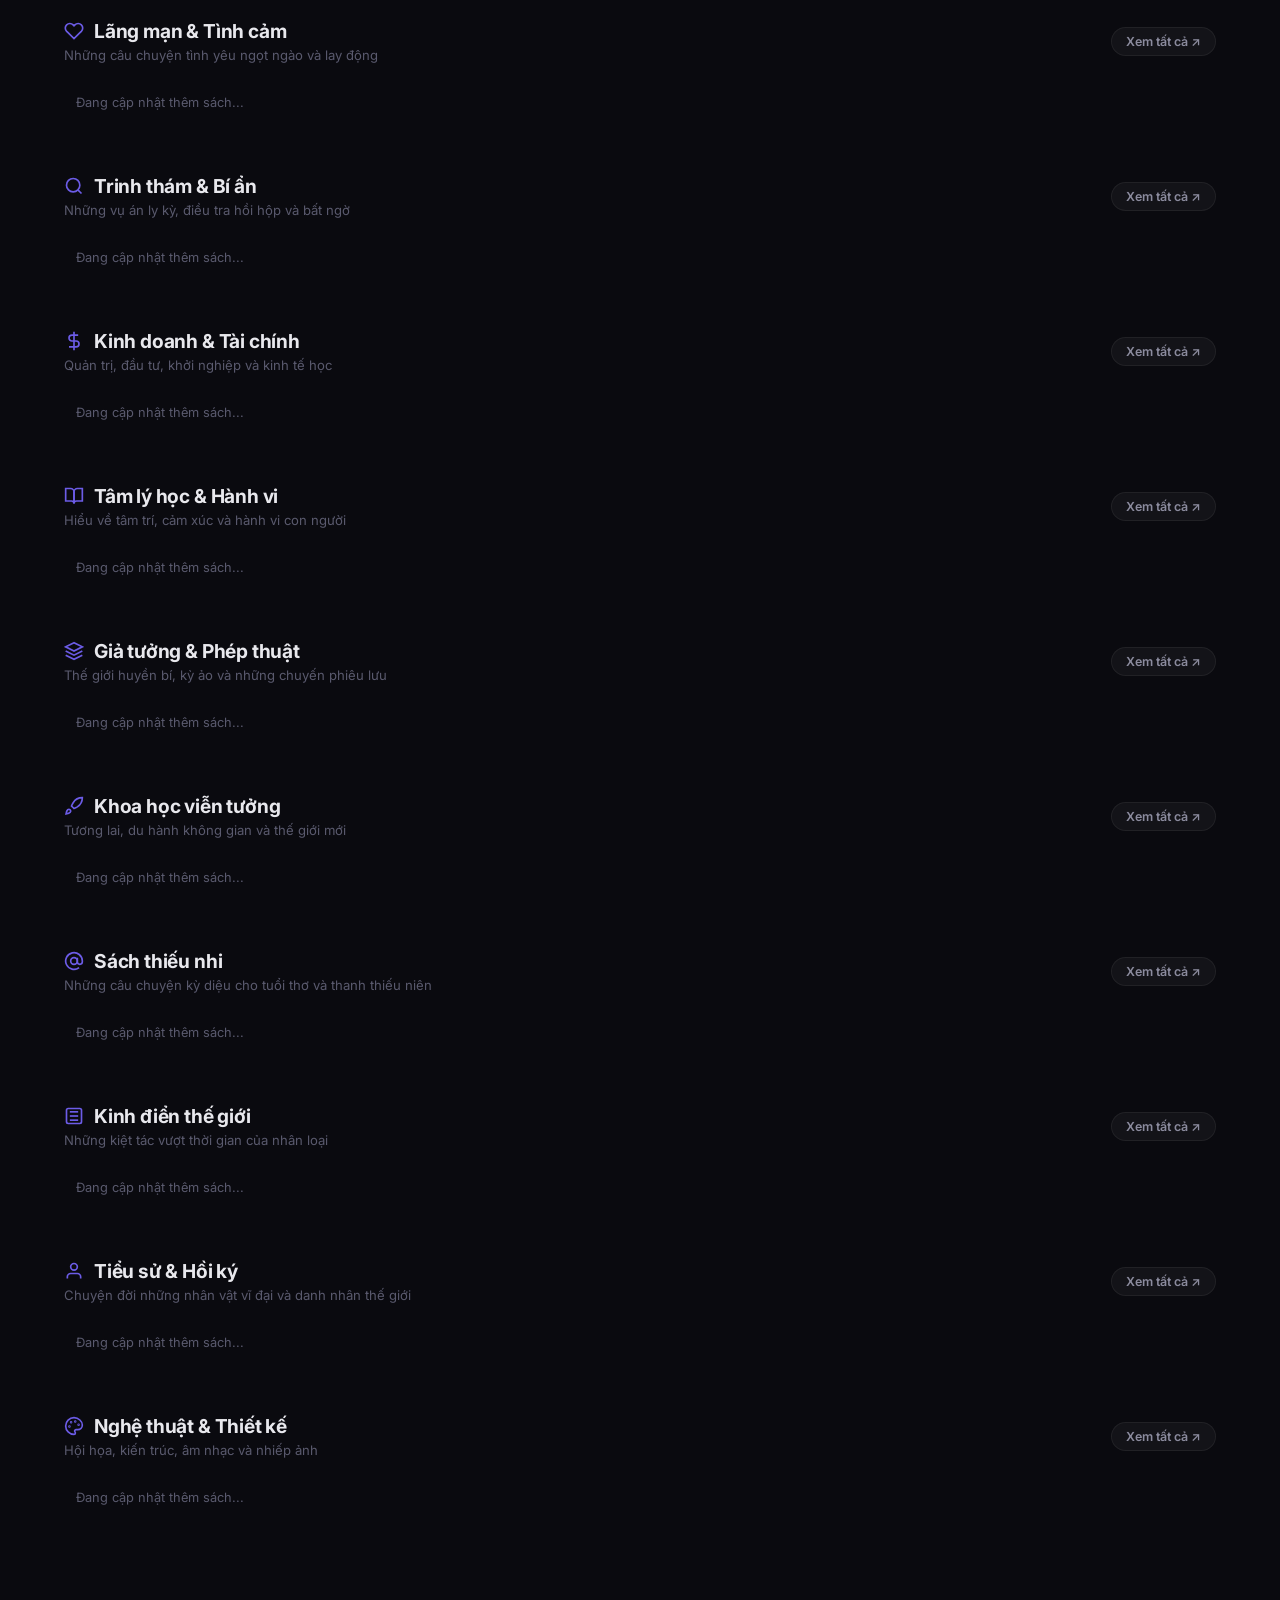
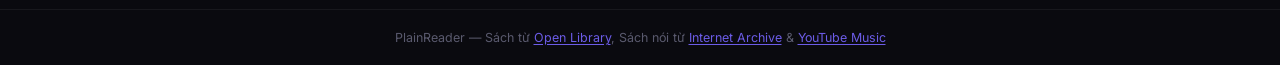
==== commit d51b0fa7: "feat: redirect catalog.html to index.html" ====
--- a/catalog.html
+++ b/catalog.html
@@ -1,779 +1,15 @@
-<!DOCTYPE html>
-<html lang="vi">
-<head>
-    <meta charset="UTF-8">
-    <meta name="viewport" content="width=device-width, initial-scale=1.0">
-    <meta name="description" content="Khám phá, tìm kiếm và quản lý bộ sưu tập sách của bạn với PlainReader Catalog">
-    <title>Thư Viện Sách — PlainReader</title>
-    <link rel="icon" type="image/png" sizes="32x32" href="favicon-32x32.png">
-    <link rel="icon" type="image/png" sizes="192x192" href="icon-192.png">
-    <link rel="apple-touch-icon" href="icon-192.png">
-    <link rel="preconnect" href="https://fonts.googleapis.com">
-    <link rel="preconnect" href="https://fonts.gstatic.com" crossorigin>
-    <link href="https://fonts.googleapis.com/css2?family=Inter:wght@300;400;500;600;700;800&family=Merriweather:wght@300;400;700&display=swap" rel="stylesheet">
-    <link rel="stylesheet" href="catalog.css?v=5.0">
-</head>
-<body>
-    <!-- Background animated elements -->
-    <div class="bg-orbs">
-        <div class="orb orb-1"></div>
-        <div class="orb orb-2"></div>
-        <div class="orb orb-3"></div>
-    </div>
-
-    <!-- Header -->
-    <header id="catalog-header">
-        <div class="header-content">
-            <div class="header-left">
-                <a href="index.html" class="logo" title="Về trang chủ">
-                    <img src="icon-192.png" alt="PlainReader" class="logo-img">
-                    <h1>PlainReader</h1>
-                </a>
-            </div>
-            <nav class="header-nav">
-                <a href="index.html" class="nav-link">
-                    <svg viewBox="0 0 24 24" fill="none" stroke="currentColor" stroke-width="2" width="16" height="16">
-                        <path d="M14 2H6a2 2 0 0 0-2 2v16a2 2 0 0 0 2 2h12a2 2 0 0 0 2-2V8z"/>
-                        <polyline points="14 2 14 8 20 8"/>
-                    </svg>
-                    Đọc sách
-                </a>
-                <a href="catalog.html" class="nav-link active">
-                    <svg viewBox="0 0 24 24" fill="none" stroke="currentColor" stroke-width="2" width="16" height="16">
-                        <path d="M4 19.5A2.5 2.5 0 0 1 6.5 17H20"/>
-                        <path d="M6.5 2H20v20H6.5A2.5 2.5 0 0 1 4 19.5v-15A2.5 2.5 0 0 1 6.5 2z"/>
-                    </svg>
-                    Thư viện
-                </a>
-                <button type="button" id="btnOpenSyncModal" class="nav-sync-btn" title="Đồng bộ đám mây (Máy tính ⇄ Điện thoại)">
-                    <svg class="sync-icon" viewBox="0 0 24 24" fill="none" stroke="currentColor" stroke-width="2" width="15" height="15">
-                        <path d="M21.5 2v6h-6M2.5 22v-6h6M2 11.5a10 10 0 0 1 18.8-4.3M22 12.5a10 10 0 0 1-18.8 4.2"/>
-                    </svg>
-                    <span>Đồng bộ</span>
-                    <span class="sync-status-dot" id="syncStatusDot" title="Trạng thái đồng bộ"></span>
-                </button>
-            </nav>
-        </div>
-    </header>
-
-    <!-- Hero Search Section -->
-    <section class="hero-search">
-        <div class="hero-content">
-            <h2 class="hero-title">Khám phá thế giới sách</h2>
-            <p class="hero-subtitle">Tìm kiếm hàng triệu cuốn sách từ Open Library</p>
-            <form class="search-box" id="searchBox" action="javascript:void(0);" method="post" role="search">
-                <svg class="search-icon" viewBox="0 0 24 24" fill="none" stroke="currentColor" stroke-width="2" width="20" height="20">
-                    <circle cx="11" cy="11" r="8"/>
-                    <line x1="21" y1="21" x2="16.65" y2="16.65"/>
-                </svg>
-                <input type="search" id="searchInput" list="searchHistoryList" enterkeyhint="search" placeholder="Tìm theo tên sách, tác giả, chủ đề..." autocomplete="off">
-                <datalist id="searchHistoryList"></datalist>
-                <button type="submit" id="btnSearch" class="search-btn" title="Tìm kiếm">
-                    <svg viewBox="0 0 24 24" fill="none" stroke="currentColor" stroke-width="2.5" width="18" height="18">
-                        <line x1="5" y1="12" x2="19" y2="12"/>
-                        <polyline points="12 5 19 12 12 19"/>
-                    </svg>
-                </button>
-            </form>
-        </div>
-    </section>
-
-    <!-- Main Content -->
-    <main class="catalog-main">
-        <!-- Tabs Navigation -->
-        <div class="tabs-container">
-            <div class="tabs" id="tabs" role="tablist">
-                <button class="tab active" data-tab="explore" id="tabExplore" role="tab" aria-selected="true" title="Khám phá">
-                    <div class="tab-icon-wrap">
-                        <svg class="tab-icon" viewBox="0 0 24 24" fill="none" stroke="currentColor" stroke-width="2" width="18" height="18">
-                            <circle cx="11" cy="11" r="8"/>
-                            <line x1="21" y1="21" x2="16.65" y2="16.65"/>
-                        </svg>
-                    </div>
-                    <span class="tab-label">Khám phá</span>
-                </button>
-                <button class="tab" data-tab="wishlist" id="tabWishlist" role="tab" aria-selected="false" title="Muốn đọc">
-                    <div class="tab-icon-wrap">
-                        <svg class="tab-icon" viewBox="0 0 24 24" fill="none" stroke="currentColor" stroke-width="2" width="18" height="18">
-                            <path d="M19 21l-7-5-7 5V5a2 2 0 0 1 2-2h10a2 2 0 0 1 2 2z"/>
-                        </svg>
-                        <span class="tab-count" id="wishlistCount">0</span>
-                    </div>
-                    <span class="tab-label">Muốn đọc</span>
-                </button>
-                <button class="tab" data-tab="favorites" id="tabFavorites" role="tab" aria-selected="false" title="Ưa thích">
-                    <div class="tab-icon-wrap">
-                        <svg class="tab-icon" viewBox="0 0 24 24" fill="none" stroke="currentColor" stroke-width="2" width="18" height="18">
-                            <path d="M20.84 4.61a5.5 5.5 0 0 0-7.78 0L12 5.67l-1.06-1.06a5.5 5.5 0 0 0-7.78 7.78l1.06 1.06L12 21.23l7.78-7.78 1.06-1.06a5.5 5.5 0 0 0 0-7.78z"/>
-                        </svg>
-                        <span class="tab-count" id="favoritesCount">0</span>
-                    </div>
-                    <span class="tab-label">Ưa thích</span>
-                </button>
-                <button class="tab" data-tab="audio" id="tabAudio" role="tab" aria-selected="false" title="Sách nói Audio">
-                    <div class="tab-icon-wrap">
-                        <svg class="tab-icon" viewBox="0 0 24 24" fill="none" stroke="currentColor" stroke-width="2" width="18" height="18">
-                            <path d="M3 18v-6a9 9 0 0 1 18 0v6"/>
-                            <path d="M21 19a2 2 0 0 1-2 2h-1a2 2 0 0 1-2-2v-3a2 2 0 0 1 2-2h3zM3 19a2 2 0 0 0 2 2h1a2 2 0 0 0 2-2v-3a2 2 0 0 0-2-2H3z"/>
-                        </svg>
-                        <span class="tab-badge-audio">Audio</span>
-                    </div>
-                    <span class="tab-label">Sách nói</span>
-                </button>
-            </div>
-        </div>
-
-        <!-- Explore Tab Content -->
-        <div class="tab-content active" id="contentExplore">
-            <!-- Recommendations Section -->
-            <section class="section" id="recommendationsSection" style="display:none;">
-                <div class="section-header">
-                    <h3 class="section-title">
-                        <svg viewBox="0 0 24 24" fill="none" stroke="currentColor" stroke-width="2" width="20" height="20">
-                            <polygon points="12 2 15.09 8.26 22 9.27 17 14.14 18.18 21.02 12 17.77 5.82 21.02 7 14.14 2 9.27 8.91 8.26 12 2"/>
-                        </svg>
-                        Đề xuất cho bạn
-                    </h3>
-                    <p class="section-subtitle">Dựa trên sách ưa thích của bạn</p>
-                </div>
-                <div class="books-scroll" id="recommendationsGrid">
-                    <!-- Recommendation cards inserted here -->
-                </div>
-            </section>
-
-            <!-- All Dynamic Catalog Sections from Open Library API -->
-            <div id="catalogSectionsContainer">
-                <!-- 18 Catalog sections dynamically injected here -->
-            </div>
-
-            <!-- Dedicated Category Detail View (Full Page Category Browser) -->
-            <section class="section category-detail-view" id="categoryDetailSection" style="display:none;">
-                <button class="btn-back-explore" id="btnBackFromCategory">
-                    <svg viewBox="0 0 24 24" fill="none" stroke="currentColor" stroke-width="2" width="16" height="16">
-                        <line x1="19" y1="12" x2="5" y2="12"></line>
-                        <polyline points="12 19 5 12 12 5"></polyline>
-                    </svg>
-                    <span>Quay lại trang khám phá</span>
-                </button>
-
-                <div class="category-banner">
-                    <div class="category-banner-info">
-                        <div class="category-badge-chip" id="categoryBadgeChip">
-                            <span class="category-badge-icon" id="categoryBannerIcon"></span>
-                            <span class="category-badge-text" id="categoryBadgeText">Chuyên mục</span>
-                        </div>
-                        <h2 class="category-banner-title" id="categoryBannerTitle">Tên chuyên mục</h2>
-                        <p class="category-banner-desc" id="categoryBannerDesc">Mô tả chuyên mục</p>
-                    </div>
-                    <div class="category-banner-stats">
-                        <div class="cat-stat-card">
-                            <span class="cat-stat-num" id="categoryTotalCount">—</span>
-                            <span class="cat-stat-label">Sách trên thư viện</span>
-                        </div>
-                    </div>
-                </div>
-
-                <div class="books-grid" id="categoryBooksGrid">
-                    <!-- Category book cards dynamically loaded here in full multi-column grid -->
-                </div>
-
-                <div class="load-more-container" id="categoryLoadMoreContainer" style="display:none;">
-                    <button id="btnCategoryLoadMore" class="btn-load-more">
-                        <span class="btn-text">Tải thêm sách</span>
-                    </button>
-                </div>
-            </section>
-
-            <!-- Search Results -->
-            <section class="section" id="searchResultsSection" style="display:none;">
-                <button class="btn-back-explore" id="btnBackToExplore">
-                    <svg viewBox="0 0 24 24" fill="none" stroke="currentColor" stroke-width="2" width="16" height="16">
-                        <line x1="19" y1="12" x2="5" y2="12"></line>
-                        <polyline points="12 19 5 12 12 5"></polyline>
-                    </svg>
-                    <span>Quay lại trang khám phá</span>
-                </button>
-                <div class="section-header">
-                    <h3 class="section-title" id="searchResultsTitle">
-                        <svg viewBox="0 0 24 24" fill="none" stroke="currentColor" stroke-width="2" width="20" height="20">
-                            <circle cx="11" cy="11" r="8"/>
-                            <line x1="21" y1="21" x2="16.65" y2="16.65"/>
-                        </svg>
-                        Kết quả tìm kiếm
-                    </h3>
-                    <span class="result-count" id="resultCount"></span>
-                </div>
-                <div class="books-grid" id="searchResultsGrid">
-                    <!-- Search result cards inserted here -->
-                </div>
-                <div class="load-more-container" id="loadMoreContainer" style="display:none;">
-                    <button id="btnLoadMore" class="btn-load-more">Xem thêm</button>
-                </div>
-            </section>
-        </div>
-
-        <!-- Wishlist Tab Content -->
-        <div class="tab-content" id="contentWishlist">
-            <div class="empty-state" id="wishlistEmpty">
-                <svg viewBox="0 0 24 24" fill="none" stroke="currentColor" stroke-width="1.5" width="64" height="64">
-                    <path d="M19 21l-7-5-7 5V5a2 2 0 0 1 2-2h10a2 2 0 0 1 2 2z"/>
-                </svg>
-                <h3>Chưa có sách muốn đọc</h3>
-                <p>Tìm kiếm và thêm sách vào danh sách đọc của bạn</p>
-            </div>
-            <div class="books-grid" id="wishlistGrid">
-                <!-- Wishlist cards inserted here -->
-            </div>
-        </div>
-
-        <!-- Favorites Tab Content -->
-        <div class="tab-content" id="contentFavorites">
-            <div class="empty-state" id="favoritesEmpty">
-                <svg viewBox="0 0 24 24" fill="none" stroke="currentColor" stroke-width="1.5" width="64" height="64">
-                    <path d="M20.84 4.61a5.5 5.5 0 0 0-7.78 0L12 5.67l-1.06-1.06a5.5 5.5 0 0 0-7.78 7.78l1.06 1.06L12 21.23l7.78-7.78 1.06-1.06a5.5 5.5 0 0 0 0-7.78z"/>
-                </svg>
-                <h3>Chưa có sách ưa thích</h3>
-                <p>Đánh dấu những cuốn sách yêu thích để nhận đề xuất phù hợp</p>
-            </div>
-            <div class="books-grid" id="favoritesGrid">
-                <!-- Favorite cards inserted here -->
-            </div>
-        </div>
-
-        <!-- Audiobooks Tab Content -->
-        <div class="tab-content" id="contentAudio">
-            <!-- Audio Hero Section -->
-            <div class="audio-hero-card">
-                <div class="audio-hero-content">
-                    <div class="audio-hero-badge">
-                        <svg viewBox="0 0 24 24" fill="none" stroke="currentColor" stroke-width="2" width="16" height="16">
-                            <circle cx="12" cy="12" r="10"/>
-                            <polygon points="10 8 16 12 10 16 10 8"/>
-                        </svg>
-                        <span>Kho Sách Nói Miễn Phí — Internet Archive</span>
-                    </div>
-                    <h2 class="audio-hero-title">Nghe Audio Sách Chọn Lọc</h2>
-                    <p class="audio-hero-subtitle">Tuyển tập sách nói kinh điển, phát triển bản thân và văn học với giọng đọc truyền cảm từ Internet Archive và YouTube Music.</p>
-                    
-                    <!-- Source Switcher: Archive vs YouTube Music -->
-                    <div class="audio-source-switcher" id="audioSourceSwitcher">
-                        <button class="source-tab-btn active" id="btnSourceArchive" data-source="archive" type="button">
-                            <svg viewBox="0 0 24 24" fill="none" stroke="currentColor" stroke-width="2" width="15" height="15">
-                                <circle cx="12" cy="12" r="10"/>
-                                <line x1="2" y1="12" x2="22" y2="12"/>
-                                <path d="M12 2a15.3 15.3 0 0 1 4 10 15.3 15.3 0 0 1-4 10 15.3 15.3 0 0 1-4-10 15.3 15.3 0 0 1 4-10z"/>
-                            </svg>
-                            <span>Internet Archive</span>
-                        </button>
-                        <button class="source-tab-btn" id="btnSourceYoutube" data-source="youtube" type="button">
-                            <svg viewBox="0 0 24 24" fill="currentColor" width="16" height="16">
-                                <path d="M23.498 6.186a3.016 3.016 0 0 0-2.122-2.136C19.505 3.545 12 3.545 12 3.545s-7.505 0-9.377.505A3.017 3.017 0 0 0 .502 6.186C0 8.07 0 12 0 12s0 3.93.502 5.814a3.016 3.016 0 0 0 2.122 2.136c1.871.505 9.376.505 9.376.505s7.505 0 9.377-.505a3.015 3.015 0 0 0 2.122-2.136C24 15.93 24 12 24 12s0-3.93-.502-5.814zM9.545 15.568V8.432L15.818 12l-6.273 3.568z"/>
-                            </svg>
-                            <span>YouTube Music</span>
-                        </button>
-                    </div>
-
-                    <div class="audio-search-container">
-                        <div class="audio-search-box">
-                            <svg viewBox="0 0 24 24" fill="none" stroke="currentColor" stroke-width="2" width="18" height="18">
-                                <circle cx="11" cy="11" r="8"/>
-                                <line x1="21" y1="21" x2="16.65" y2="16.65"/>
-                            </svg>
-                            <input type="text" id="audioSearchInput" placeholder="Tìm theo tên tác phẩm, tác giả (Mặt dày tâm đen, Đắc nhân tâm, Tam quốc...)" autocomplete="off">
-                            <button id="btnAudioSearch" class="audio-search-btn" title="Tìm audio">
-                                <span>Tìm sách nói</span>
-                            </button>
-                        </div>
-                    </div>
-
-                    <div class="audio-genre-tags" id="audioGenreTags">
-                        <button class="audio-tag active" data-genre="all">🔥 Tất cả tuyển tập</button>
-                        <button class="audio-tag" data-genre="self-help">💡 Phát triển bản thân</button>
-                        <button class="audio-tag" data-genre="literature">📖 Văn học - Kinh điển</button>
-                        <button class="audio-tag" data-genre="history-philosophy">🧠 Triết học - Tư duy</button>
-                        <button class="audio-tag" data-genre="english">🇬🇧 LibriVox Audio</button>
-                    </div>
-                </div>
-            </div>
-
-            <!-- Continue Listening Banner -->
-            <div class="audio-continue-section" id="audioContinueSection" style="display: none;">
-                <!-- Rendered dynamically via JS -->
-            </div>
-
-            <!-- Audiobooks Grid -->
-            <div class="audiobooks-section-header">
-                <h3 class="section-title">
-                    <svg viewBox="0 0 24 24" fill="none" stroke="currentColor" stroke-width="2" width="20" height="20">
-                        <path d="M3 18v-6a9 9 0 0 1 18 0v6"/>
-                        <path d="M21 19a2 2 0 0 1-2 2h-1a2 2 0 0 1-2-2v-3a2 2 0 0 1 2-2h3zM3 19a2 2 0 0 0 2 2h1a2 2 0 0 0 2-2v-3a2 2 0 0 0-2-2H3z"/>
-                    </svg>
-                    <span id="audiobooksSectionTitle">Danh sách Sách Nói</span>
-                </h3>
-                <span class="audiobooks-count" id="audiobooksCount">0 sách nói</span>
-            </div>
-
-            <div class="audiobooks-grid" id="audiobooksGrid">
-                <!-- Audio cards populated here -->
-            </div>
-
-            <div class="audiobooks-loading" id="audiobooksLoading" style="display:none;">
-                <div class="catalog-spinner"></div>
-                <p>Đang tải danh sách sách nói từ Internet Archive...</p>
-            </div>
-        </div>
-
-        <!-- Loading Spinner -->
-        <div class="catalog-loading" id="catalogLoading" style="display:none;">
-            <div class="catalog-spinner"></div>
-            <p>Đang tải sách...</p>
-        </div>
-    </main>
-
-    <!-- Book Detail Modal -->
-    <div class="modal-overlay" id="bookModal" style="display:none;">
-        <div class="modal-card">
-            <button class="modal-close" id="btnCloseModal" title="Đóng">
-                <svg viewBox="0 0 24 24" fill="none" stroke="currentColor" stroke-width="2" width="20" height="20">
-                    <line x1="18" y1="6" x2="6" y2="18"/>
-                    <line x1="6" y1="6" x2="18" y2="18"/>
-                </svg>
-            </button>
-            <div class="modal-body">
-                <div class="modal-cover">
-                    <img id="modalCover" src="" alt="Book Cover">
-                </div>
-                <div class="modal-info">
-                    <h2 id="modalTitle" class="modal-title"></h2>
-                    <div class="modal-original-title" id="modalOriginalTitle" style="display:none;">
-                        <span class="label-orig">Tên gốc:</span>
-                        <span class="text-orig" id="modalOriginalTitleText"></span>
-                    </div>
-                    <p id="modalAuthor" class="modal-author"></p>
-                    <div class="modal-meta">
-                        <span id="modalYear" class="meta-badge"></span>
-                        <span id="modalPages" class="meta-badge"></span>
-                        <span id="modalLanguage" class="meta-badge"></span>
-                    </div>
-                    <div class="modal-subjects" id="modalSubjects"></div>
-                    <div class="modal-desc-wrapper">
-                        <div class="modal-desc-header">
-                            <span class="desc-badge">🇻🇳 Bản dịch tiếng Việt</span>
-                            <button type="button" class="btn-toggle-orig-desc" id="btnToggleOrigDesc" style="display:none;">
-                                <span>Xem bản gốc (English)</span>
-                            </button>
-                        </div>
-                        <p id="modalDescription" class="modal-description"></p>
-                        <div class="modal-original-desc-box" id="modalOriginalDescBox" style="display:none;">
-                            <span class="desc-badge en">🇬🇧 Mô tả gốc tiếng Anh</span>
-                            <p id="modalOriginalDescription" class="modal-description-en"></p>
-                        </div>
-                    </div>
-                    <div class="modal-actions">
-                        <button id="modalBtnAudiobook" class="modal-action-btn audio-btn" title="Tìm và nghe sách nói trên Internet Archive">
-                            <svg viewBox="0 0 24 24" fill="none" stroke="currentColor" stroke-width="2" width="18" height="18">
-                                <path d="M3 18v-6a9 9 0 0 1 18 0v6"/>
-                                <path d="M21 19a2 2 0 0 1-2 2h-1a2 2 0 0 1-2-2v-3a2 2 0 0 1 2-2h3zM3 19a2 2 0 0 0 2 2h1a2 2 0 0 0 2-2v-3a2 2 0 0 0-2-2H3z"/>
-                            </svg>
-                            <span>Nghe Sách Nói</span>
-                        </button>
-                        <button id="modalBtnWishlist" class="modal-action-btn wishlist-btn">
-                            <svg viewBox="0 0 24 24" fill="none" stroke="currentColor" stroke-width="2" width="18" height="18">
-                                <path d="M19 21l-7-5-7 5V5a2 2 0 0 1 2-2h10a2 2 0 0 1 2 2z"/>
-                            </svg>
-                            <span>Muốn đọc</span>
-                        </button>
-                        <button id="modalBtnFavorite" class="modal-action-btn favorite-btn">
-                            <svg viewBox="0 0 24 24" fill="none" stroke="currentColor" stroke-width="2" width="18" height="18">
-                                <path d="M20.84 4.61a5.5 5.5 0 0 0-7.78 0L12 5.67l-1.06-1.06a5.5 5.5 0 0 0-7.78 7.78l1.06 1.06L12 21.23l7.78-7.78 1.06-1.06a5.5 5.5 0 0 0 0-7.78z"/>
-                            </svg>
-                            <span>Ưa thích</span>
-                        </button>
-                        <a id="modalBtnOpenLibrary" class="modal-action-btn ol-btn" href="#" target="_blank" rel="noopener noreferrer">
-                            <svg viewBox="0 0 24 24" fill="none" stroke="currentColor" stroke-width="2" width="18" height="18">
-                                <path d="M18 13v6a2 2 0 0 1-2 2H5a2 2 0 0 1-2-2V8a2 2 0 0 1 2-2h6"/>
-                                <polyline points="15 3 21 3 21 9"/>
-                                <line x1="10" y1="14" x2="21" y2="3"/>
-                            </svg>
-                            <span>Open Library</span>
-                        </a>
-                    </div>
-                </div>
-            </div>
-        </div>
-    </div>
-
-    <!-- Dedicated Audiobook Player Modal (matching screenshot) -->
-    <div class="audio-player-overlay" id="audioPlayerModal" style="display:none;">
-        <div class="audio-player-dialog">
-            <!-- Top Header Bar (Always at top of modal) -->
-            <div class="player-top-bar">
-                <div class="player-source-tag" id="playerSourceTag">
-                    <svg id="playerSourceTagIcon" viewBox="0 0 24 24" fill="none" stroke="currentColor" stroke-width="2" width="14" height="14">
-                        <circle cx="12" cy="12" r="10"/>
-                        <line x1="2" y1="12" x2="22" y2="12"/>
-                        <path d="M12 2a15.3 15.3 0 0 1 4 10 15.3 15.3 0 0 1-4 10 15.3 15.3 0 0 1-4-10 15.3 15.3 0 0 1 4-10z"/>
-                    </svg>
-                    <span id="playerSourceTagText">Source: Internet</span>
-                </div>
-                
-                <div class="player-now-playing-pill">
-                    <span class="now-playing-dot"></span>
-                    <span>Now Playing</span>
-                </div>
-
-                <div class="player-track-info-header">
-                    <span id="playerTrackCounter" class="player-track-counter">1/19</span>
-                    <span id="playerTrackTitle" class="player-track-title">Đang tải...</span>
-                </div>
-
-                <div class="player-top-actions">
-                    <button class="player-header-btn" id="btnPlayerBookmark" title="Đánh dấu mốc thời gian đang nghe">
-                        <svg viewBox="0 0 24 24" fill="none" stroke="currentColor" stroke-width="2" width="16" height="16">
-                            <path d="M19 21l-7-5-7 5V5a2 2 0 0 1 2-2h10a2 2 0 0 1 2 2z"/>
-                        </svg>
-                        <span>Bookmark</span>
-                    </button>
-                    <button class="player-header-btn player-minimize-btn" id="btnPlayerMinimize" title="Thu nhỏ player (vẫn tiếp tục nghe)">
-                        <svg viewBox="0 0 24 24" fill="none" stroke="currentColor" stroke-width="2" width="16" height="16">
-                            <line x1="5" y1="12" x2="19" y2="12"/>
-                        </svg>
-                    </button>
-                    <button class="player-header-btn player-close-btn" id="btnPlayerClose" title="Đóng">
-                        <svg viewBox="0 0 24 24" fill="none" stroke="currentColor" stroke-width="2" width="16" height="16">
-                            <line x1="18" y1="6" x2="6" y2="18"/>
-                            <line x1="6" y1="6" x2="18" y2="18"/>
-                        </svg>
-                    </button>
-                </div>
-            </div>
-
-            <!-- Dialog Body -->
-            <div class="player-dialog-body">
-                <!-- Left Column: Book Artwork, Video & Meta -->
-                <div class="player-left-col">
-                    <div class="player-media-wrap">
-                        <div class="player-cover-box" id="playerCoverBox">
-                            <img id="playerBookCover" src="" alt="Book Cover" class="player-book-cover">
-                            <div class="player-cover-badge" id="playerCoverBadge">
-                                <svg id="playerCoverBadgeIcon" viewBox="0 0 24 24" fill="none" stroke="currentColor" stroke-width="2" width="14" height="14">
-                                    <path d="M3 18v-6a9 9 0 0 1 18 0v6"/>
-                                    <path d="M21 19a2 2 0 0 1-2 2h-1a2 2 0 0 1-2-2v-3a2 2 0 0 1 2-2h3zM3 19a2 2 0 0 0 2 2h1a2 2 0 0 0 2-2v-3a2 2 0 0 0-2-2H3z"/>
-                                </svg>
-                                <span id="playerBadgeSourceText">Internet Archive</span>
-                            </div>
-                        </div>
-                        <!-- YouTube Video Screen Embed -->
-                        <div class="player-youtube-screen" id="playerYoutubeScreen" style="display: none;">
-                            <div id="youtubePlayerIframe"></div>
-                        </div>
-                    </div>
-
-                    <!-- Video / Audio View Mode Toggle for YouTube -->
-                    <button class="btn-toggle-video-mode" id="btnToggleVideoMode" type="button" style="display: none;" title="Chuyển chế độ xem Video / nghe Audio">
-                        <svg viewBox="0 0 24 24" fill="none" stroke="currentColor" stroke-width="2" width="14" height="14">
-                            <rect x="2" y="3" width="20" height="14" rx="2" ry="2"/>
-                            <line x1="8" y1="21" x2="16" y2="21"/>
-                            <line x1="12" y1="17" x2="12" y2="21"/>
-                        </svg>
-                        <span id="toggleVideoModeText">Xem Video</span>
-                    </button>
-
-                    <div class="player-left-details">
-                        <h3 id="playerBookTitle" class="player-book-title">Mặt Dày Tâm Đen</h3>
-                        <p id="playerBookAuthor" class="player-book-author">Chin-Ning Chu</p>
-                        <div class="player-meta-badges">
-                            <span class="player-badge" id="playerTotalChaptersBadge">19 Chương</span>
-                            <span class="player-badge" id="playerTotalDurationBadge">~10 giờ</span>
-                        </div>
-                    </div>
-                </div>
-
-                <!-- Right Column: Player Controls & Chapter List (Replicating Screenshot) -->
-                <div class="player-card-box">
-                    <!-- Scrubber / Progress Bar -->
-                    <div class="player-scrubber-row">
-                    <span class="player-time-display" id="playerCurrentTime">00:00</span>
-                    <div class="player-slider-wrap" id="playerSliderWrap">
-                        <div class="player-slider-fill" id="playerSliderFill"></div>
-                        <input type="range" id="playerSeekSlider" min="0" max="100" value="0" step="0.1" class="player-seek-slider" aria-label="Seek time">
-                    </div>
-                    <span class="player-time-display" id="playerTotalDuration">00:00</span>
-                </div>
-
-                <!-- Main Transport Controls -->
-                <div class="player-main-controls">
-                    <button class="player-ctrl-btn ctrl-seek" id="btnPlayerRewind15" title="Tua lùi 15 giây">
-                        <svg viewBox="0 0 24 24" fill="none" stroke="currentColor" stroke-width="2" width="22" height="22">
-                            <path d="M1 4v6h6"/>
-                            <path d="M3.51 15a9 9 0 1 0 2.13-9.36L1 10"/>
-                        </svg>
-                        <span class="ctrl-seek-text">15s</span>
-                    </button>
-
-                    <button class="player-ctrl-btn ctrl-step" id="btnPlayerPrev" title="Chương trước">
-                        <svg viewBox="0 0 24 24" fill="currentColor" width="20" height="20">
-                            <polygon points="19 20 9 12 19 4 19 20"/>
-                            <line x1="5" y1="19" x2="5" y2="5" stroke="currentColor" stroke-width="2.5" stroke-linecap="round"/>
-                        </svg>
-                    </button>
-
-                    <button class="player-ctrl-btn ctrl-play-main" id="btnPlayerPlay" title="Phát / Tạm dừng">
-                        <svg class="icon-play" viewBox="0 0 24 24" fill="currentColor" width="28" height="28">
-                            <polygon points="6 3 20 12 6 21 6 3"/>
-                        </svg>
-                        <svg class="icon-pause" viewBox="0 0 24 24" fill="currentColor" width="28" height="28" style="display:none;">
-                            <rect x="5" y="4" width="4.5" height="16" rx="1.5"/>
-                            <rect x="14.5" y="4" width="4.5" height="16" rx="1.5"/>
-                        </svg>
-                    </button>
-
-                    <button class="player-ctrl-btn ctrl-step" id="btnPlayerNext" title="Chương tiếp theo">
-                        <svg viewBox="0 0 24 24" fill="currentColor" width="20" height="20">
-                            <polygon points="5 4 15 12 5 20 5 4"/>
-                            <line x1="19" y1="5" x2="19" y2="19" stroke="currentColor" stroke-width="2.5" stroke-linecap="round"/>
-                        </svg>
-                    </button>
-
-                    <button class="player-ctrl-btn ctrl-seek" id="btnPlayerForward15" title="Tua tới 15 giây">
-                        <svg viewBox="0 0 24 24" fill="none" stroke="currentColor" stroke-width="2" width="22" height="22">
-                            <path d="M23 4v6h-6"/>
-                            <path d="M20.49 15a9 9 0 1 1-2.12-9.36L23 10"/>
-                        </svg>
-                        <span class="ctrl-seek-text">15s</span>
-                    </button>
-                </div>
-
-                <!-- Sub Controls: Volume, Timer, Speed -->
-                <div class="player-sub-controls">
-                    <!-- Volume Group -->
-                    <div class="player-volume-group" id="playerVolumeGroup">
-                        <button class="player-sub-btn" id="btnPlayerMute" title="Bật/Tắt âm">
-                            <svg id="volumeIcon" viewBox="0 0 24 24" fill="none" stroke="currentColor" stroke-width="2" width="18" height="18">
-                                <polygon points="11 5 6 9 2 9 2 15 6 15 11 19 11 5"/>
-                                <path d="M19.07 4.93a10 10 0 0 1 0 14.14M15.54 8.46a5 5 0 0 1 0 7.07"/>
-                            </svg>
-                        </button>
-                        <input type="range" id="playerVolumeSlider" min="0" max="1" step="0.05" value="1" class="player-vol-slider" aria-label="Âm lượng">
-                        <span class="ios-volume-hint" id="iosVolumeHint" style="display:none;" title="Dùng nút bấm vật lý trên iPhone để tăng giảm âm lượng">Phím iPhone</span>
-                    </div>
-
-                    <!-- Sleep Timer -->
-                    <div class="player-timer-dropdown">
-                        <button class="player-sub-btn" id="btnPlayerTimer" title="Hẹn giờ tắt">
-                            <svg viewBox="0 0 24 24" fill="none" stroke="currentColor" stroke-width="2" width="16" height="16">
-                                <circle cx="12" cy="12" r="10"/>
-                                <polyline points="12 6 12 12 16 14"/>
-                            </svg>
-                            <span id="playerTimerLabel">Timer</span>
-                        </button>
-                        <div class="timer-popup-menu" id="timerPopupMenu" style="display:none;">
-                            <button class="timer-opt active" data-minutes="0">Tắt hẹn giờ</button>
-                            <button class="timer-opt" data-minutes="15">15 phút</button>
-                            <button class="timer-opt" data-minutes="30">30 phút</button>
-                            <button class="timer-opt" data-minutes="45">45 phút</button>
-                            <button class="timer-opt" data-minutes="60">60 phút</button>
-                            <button class="timer-opt" data-minutes="end">Hết chương này</button>
-                        </div>
-                    </div>
-
-                    <!-- Playback Speed -->
-                    <button class="player-sub-btn speed-toggle-btn" id="btnPlayerSpeed" title="Thay đổi tốc độ phát">
-                        <span id="playerSpeedLabel">1x</span>
-                    </button>
-                </div>
-
-                <!-- Chapter Playlist & Bookmarks Section -->
-                <div class="player-playlist-wrap">
-                    <div class="playlist-header">
-                        <div class="playlist-tabs">
-                            <button class="playlist-tab-btn active" id="tabChaptersBtn" type="button" title="Danh sách các chương">
-                                <svg viewBox="0 0 24 24" fill="none" stroke="currentColor" stroke-width="2" width="14" height="14">
-                                    <line x1="8" y1="6" x2="21" y2="6"/>
-                                    <line x1="8" y1="12" x2="21" y2="12"/>
-                                    <line x1="8" y1="18" x2="21" y2="18"/>
-                                    <line x1="3" y1="6" x2="3.01" y2="6"/>
-                                    <line x1="3" y1="12" x2="3.01" y2="12"/>
-                                    <line x1="3" y1="18" x2="3.01" y2="18"/>
-                                </svg>
-                                <span id="playlistChapterHeader">Danh sách chương</span>
-                            </button>
-                            <button class="playlist-tab-btn" id="tabBookmarksBtn" type="button" title="Các mốc thời gian đã đánh dấu">
-                                <svg viewBox="0 0 24 24" fill="none" stroke="currentColor" stroke-width="2" width="14" height="14">
-                                    <path d="M19 21l-7-5-7 5V5a2 2 0 0 1 2-2h10a2 2 0 0 1 2 2z"/>
-                                </svg>
-                                <span>Dấu trang (<span id="playerBookmarksCount">0</span>)</span>
-                            </button>
-                        </div>
-                        <span class="playlist-hint" id="playlistHintText">Cuộn để xem</span>
-                    </div>
-
-                    <!-- Chapters list -->
-                    <div class="player-chapters-list" id="playerChaptersList">
-                        <!-- Chapter rows generated dynamically -->
-                    </div>
-
-                    <!-- Bookmarks list -->
-                    <div class="player-bookmarks-container" id="playerBookmarksContainer" style="display: none;">
-                        <div class="bookmarks-action-bar">
-                            <button class="btn-add-bookmark-now" id="btnAddBookmarkNow" type="button" title="Đánh dấu mốc thời gian hiện tại vào danh sách">
-                                <svg viewBox="0 0 24 24" fill="none" stroke="currentColor" stroke-width="2" width="14" height="14">
-                                    <line x1="12" y1="5" x2="12" y2="19"/>
-                                    <line x1="5" y1="12" x2="19" y2="12"/>
-                                </svg>
-                                <span>+ Đánh dấu mốc hiện tại (<b id="bookmarkNowTimePreview">00:00</b>)</span>
-                            </button>
-                        </div>
-                        <div class="player-bookmarks-list" id="playerBookmarksList">
-                            <!-- Bookmarks rows generated dynamically -->
-                        </div>
-                    </div>
-                </div>
-
-                <!-- Giới thiệu Section -->
-                <div class="player-intro-box">
-                    <div class="player-intro-title">
-                        <h4>Giới thiệu tác phẩm</h4>
-                        <a id="playerArchiveLink" href="https://archive.org" target="_blank" rel="noopener noreferrer">
-                            <span id="playerExternalLinkText">Mở trên Archive.org</span>
-                            <svg viewBox="0 0 24 24" fill="none" stroke="currentColor" stroke-width="2" width="12" height="12">
-                                <path d="M18 13v6a2 2 0 0 1-2 2H5a2 2 0 0 1-2-2V8a2 2 0 0 1 2-2h6"/>
-                                <polyline points="15 3 21 3 21 9"/>
-                                <line x1="10" y1="14" x2="21" y2="3"/>
-                            </svg>
-                        </a>
-                    </div>
-                    <div class="player-intro-content" id="playerBookDescription">
-                        <!-- Book description -->
-                    </div>
-                </div>
-            </div>
-        </div>
-    </div>
-    </div>
-
-    <!-- Floating Mini Player -->
-    <div class="mini-audio-player" id="miniAudioPlayer" style="display:none;">
-        <div class="mini-player-bar-progress" id="miniPlayerProgressLine"></div>
-        <div class="mini-player-content">
-            <div class="mini-player-left" id="miniPlayerOpen">
-                <img id="miniPlayerThumb" src="" alt="Thumbnail" class="mini-thumb">
-                <div class="mini-info">
-                    <div class="mini-title" id="miniPlayerTitle">Tên Sách</div>
-                    <div class="mini-sub" id="miniPlayerChapter">Chương 01</div>
-                </div>
-            </div>
-            <div class="mini-controls">
-                <button class="mini-ctrl-btn" id="miniBtnRewind" title="Tua 15s">↺15</button>
-                <button class="mini-ctrl-btn mini-play-circle" id="miniBtnPlay" title="Phát/Dừng">
-                    <svg class="mini-icon-play" viewBox="0 0 24 24" fill="currentColor" width="16" height="16">
-                        <polygon points="5 3 19 12 5 21 5 3"/>
-                    </svg>
-                    <svg class="mini-icon-pause" viewBox="0 0 24 24" fill="currentColor" width="16" height="16" style="display:none;">
-                        <rect x="6" y="4" width="4" height="16"/>
-                        <rect x="14" y="4" width="4" height="16"/>
-                    </svg>
-                </button>
-                <button class="mini-ctrl-btn" id="miniBtnForward" title="Tua 15s">15↻</button>
-                <button class="mini-ctrl-btn mini-expand-btn" id="miniBtnExpand" title="Mở to player">
-                    <svg viewBox="0 0 24 24" fill="none" stroke="currentColor" stroke-width="2" width="16" height="16">
-                        <polyline points="15 3 21 3 21 9"/>
-                        <polyline points="9 21 3 21 3 15"/>
-                        <line x1="21" y1="3" x2="14" y2="10"/>
-                        <line x1="3" y1="21" x2="10" y2="14"/>
-                    </svg>
-                </button>
-                <button class="mini-ctrl-btn mini-close-btn" id="miniBtnClose" title="Đóng hẳn">✕</button>
-            </div>
-        </div>
-    </div>
-
-    <!-- Toast Notification -->
-    <div class="toast" id="toast">
-        <span id="toastMessage"></span>
-    </div>
-
-    <!-- Footer -->
-    <footer id="catalogFooter">
-        <p>PlainReader — Sách từ <a href="https://openlibrary.org" target="_blank" rel="noopener">Open Library</a>, Sách nói từ <a href="https://archive.org" target="_blank" rel="noopener">Internet Archive</a> & <a href="https://music.youtube.com" target="_blank" rel="noopener">YouTube Music</a></p>
-    </footer>
-
-    <!-- Cloud Sync Modal -->
-    <div id="cloudSyncModal" class="modal-overlay" style="display: none;">
-        <div class="modal-card sync-modal-card">
-            <button class="modal-close" id="btnCloseSyncModal" title="Đóng">&times;</button>
-            <div class="sync-modal-body">
-                <div class="sync-modal-header">
-                    <div class="sync-modal-title">
-                        <svg viewBox="0 0 24 24" fill="none" stroke="currentColor" stroke-width="2" width="24" height="24">
-                            <path d="M9 19c-5 1.5-5-2.5-7-3m14 6v-3.87a3.37 3.37 0 0 0-.94-2.61c3.14-.35 6.44-1.54 6.44-7A5.44 5.44 0 0 0 20 4.77 5.07 5.07 0 0 0 19.91 1S18.73.65 16 2.48a13.38 13.38 0 0 0-7 0C6.27.65 5.09 1 5.09 1A5.07 5.07 0 0 0 5 4.77a5.44 5.44 0 0 0-1.5 3.78c0 5.42 3.3 6.61 6.44 7A3.37 3.37 0 0 0 9 18.13V22"/>
-                        </svg>
-                        <h2>Tự Động Đồng Bộ GitHub</h2>
-                    </div>
-                    <p class="sync-desc">
-                        Dữ liệu cá nhân (sách ưa thích, lịch sử tìm kiếm, vị trí nghe dở) được mã hóa và tự động lưu trực tiếp vào kho GitHub của bạn. Mọi thiết bị (Máy tính, iPhone, Android) đều tự động nhận diện và cập nhật theo thời gian thực mà không cần nhập bất kỳ thông tin nào.
-                    </p>
-                </div>
-
-                <!-- Sync Status Card -->
-                <div class="sync-status-card" id="syncStatusCard">
-                    <div class="sync-status-header">
-                        <span class="sync-indicator" id="syncIndicator"></span>
-                        <strong id="syncStatusText">Đang tự động đồng bộ với GitHub (Hoạt động)</strong>
-                    </div>
-                    <div class="sync-status-meta">
-                        Lần đồng bộ cuối: <span id="syncLastTime">Đang kiểm tra...</span>
-                    </div>
-
-                    <!-- Alert message container (e.g. if token permissions need attention) -->
-                    <div id="syncStatusSubMsg" class="sync-sub-msg" style="display: none;"></div>
-
-                    <div class="sync-actions-row">
-                        <button id="btnSyncNow" class="sync-action-btn primary" title="Tải & đẩy dữ liệu ngay">
-                            <svg viewBox="0 0 24 24" fill="none" stroke="currentColor" stroke-width="2" width="14" height="14">
-                                <path d="M21.5 2v6h-6M2.5 22v-6h6M2 11.5a10 10 0 0 1 18.8-4.3M22 12.5a10 10 0 0 1-18.8 4.2"/>
-                            </svg>
-                            Đồng bộ ngay
-                        </button>
-                    </div>
-                </div>
-
-                <!-- GitHub Target Info -->
-                <div class="sync-info-box">
-                    <div class="sync-info-item">
-                        <span class="sync-info-label">Kho lưu trữ:</span>
-                        <code class="sync-info-value">dubuitikpro/plainreader</code>
-                    </div>
-                    <div class="sync-info-item">
-                        <span class="sync-info-label">Tập tin dữ liệu:</span>
-                        <code class="sync-info-value">user-data.json</code>
-                    </div>
-                    <div class="sync-info-item">
-                        <span class="sync-info-label">Chế độ đồng bộ:</span>
-                        <span class="sync-info-tag">Tự động 2 chiều (Zero-Config)</span>
-                    </div>
-                </div>
-
-                <!-- Backup & Restore Section -->
-                <div class="sync-backup-box">
-                    <span class="sync-field-label">Sao lưu dự phòng tệp máy (Offline JSON):</span>
-                    <div class="sync-actions-row" style="margin-top: 8px;">
-                        <button id="btnExportJson" class="sync-action-btn" title="Tải file sao lưu dữ liệu về máy">
-                            📥 Tải file sao lưu (JSON)
-                        </button>
-                        <label class="sync-action-btn upload-btn" title="Nạp dữ liệu từ file sao lưu">
-                            📤 Khôi phục từ file JSON
-                            <input type="file" id="inputImportJson" accept=".json" style="display: none;">
-                        </label>
-                    </div>
-                </div>
-            </div>
-        </div>
-    </div>
-
-    <!-- YouTube IFrame API -->
-    <script src="https://www.youtube.com/iframe_api"></script>
-    <script src="sync.js?v=5.0"></script>
-    <script src="catalog.js?v=5.0"></script>
-</body>
-</html>
+<!DOCTYPE html>
+<html lang="vi">
+<head>
+    <meta charset="UTF-8">
+    <meta name="viewport" content="width=device-width, initial-scale=1.0">
+    <meta http-equiv="refresh" content="0; url=index.html">
+    <title>Thư Viện Sách — PlainReader</title>
+    <script>
+        window.location.replace("index.html" + window.location.search + window.location.hash);
+    </script>
+</head>
+<body style="background: #0f111a; color: #fff; font-family: sans-serif; display: flex; align-items: center; justify-content: center; height: 100vh; margin: 0;">
+    <p>Đang chuyển hướng đến <a href="index.html" style="color: #a29bfe; text-decoration: underline;">Thư Viện Sách PlainReader</a>...</p>
+</body>
+</html>
